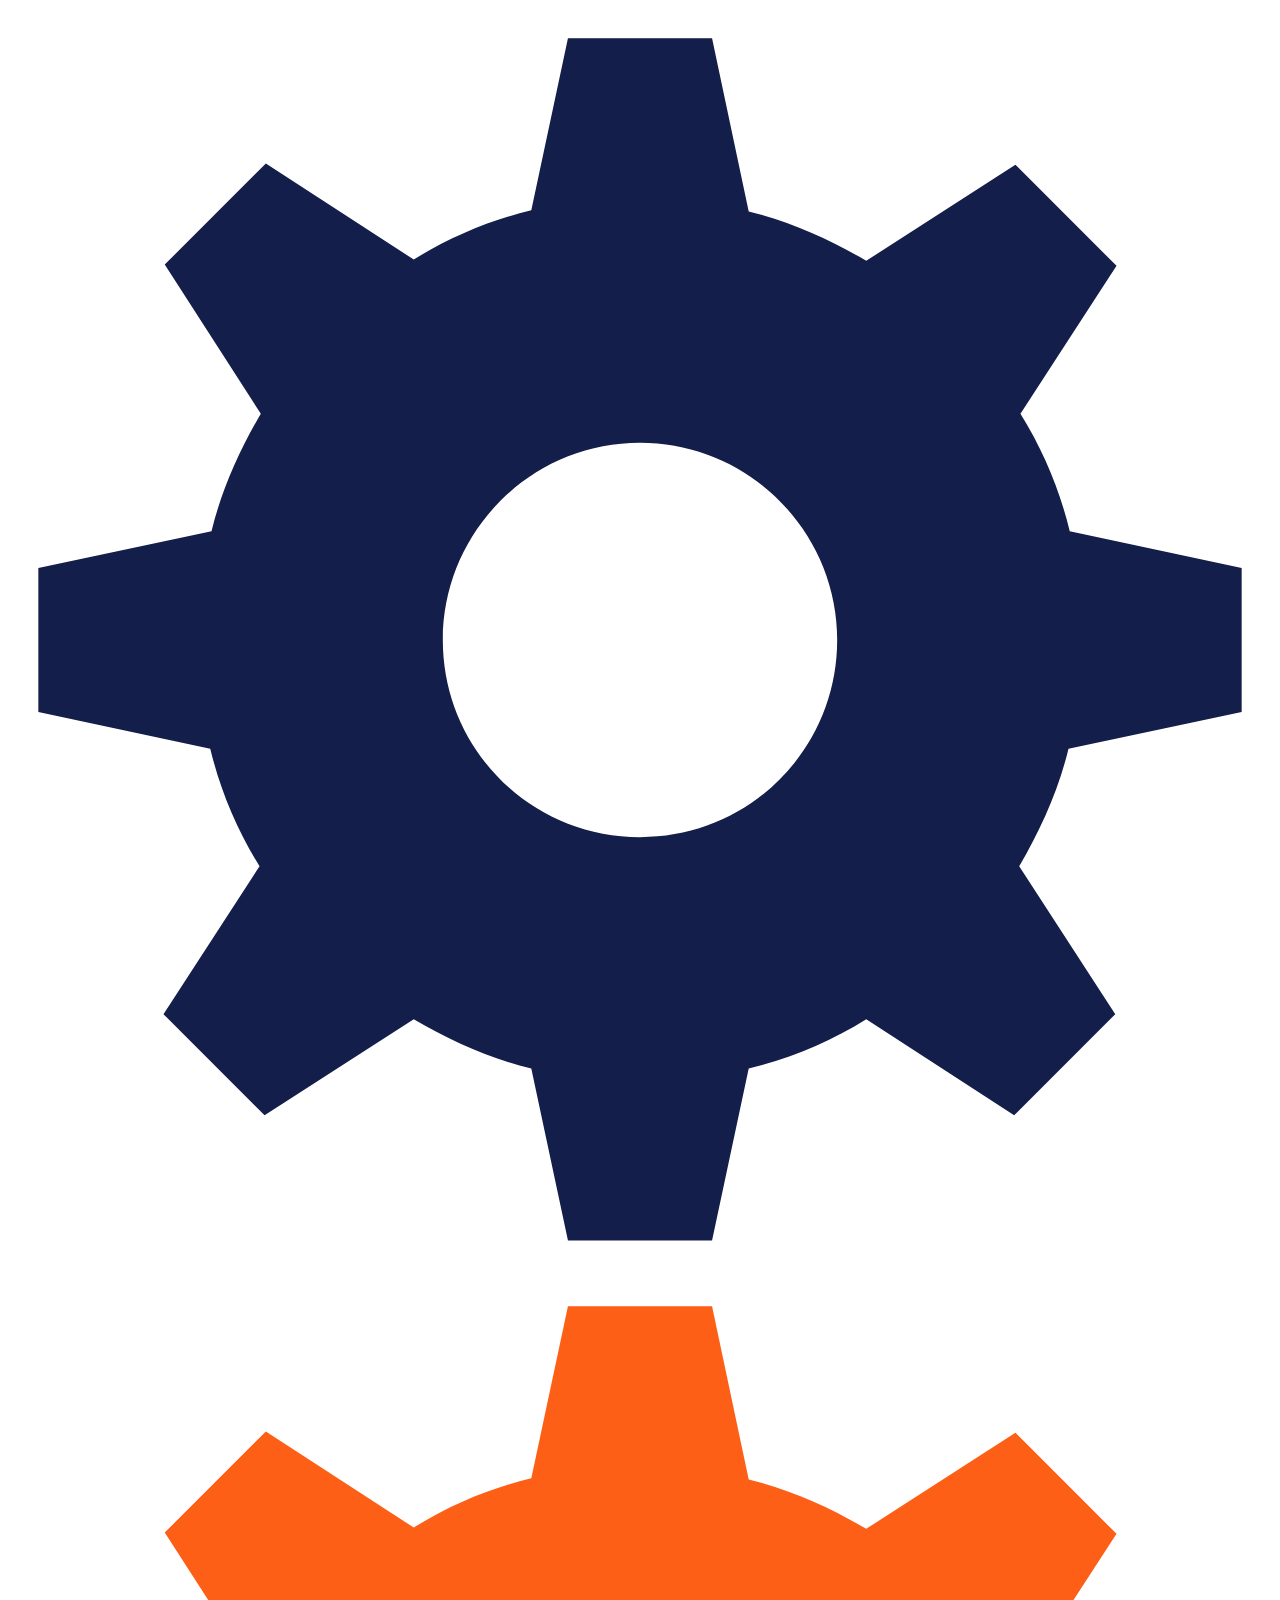
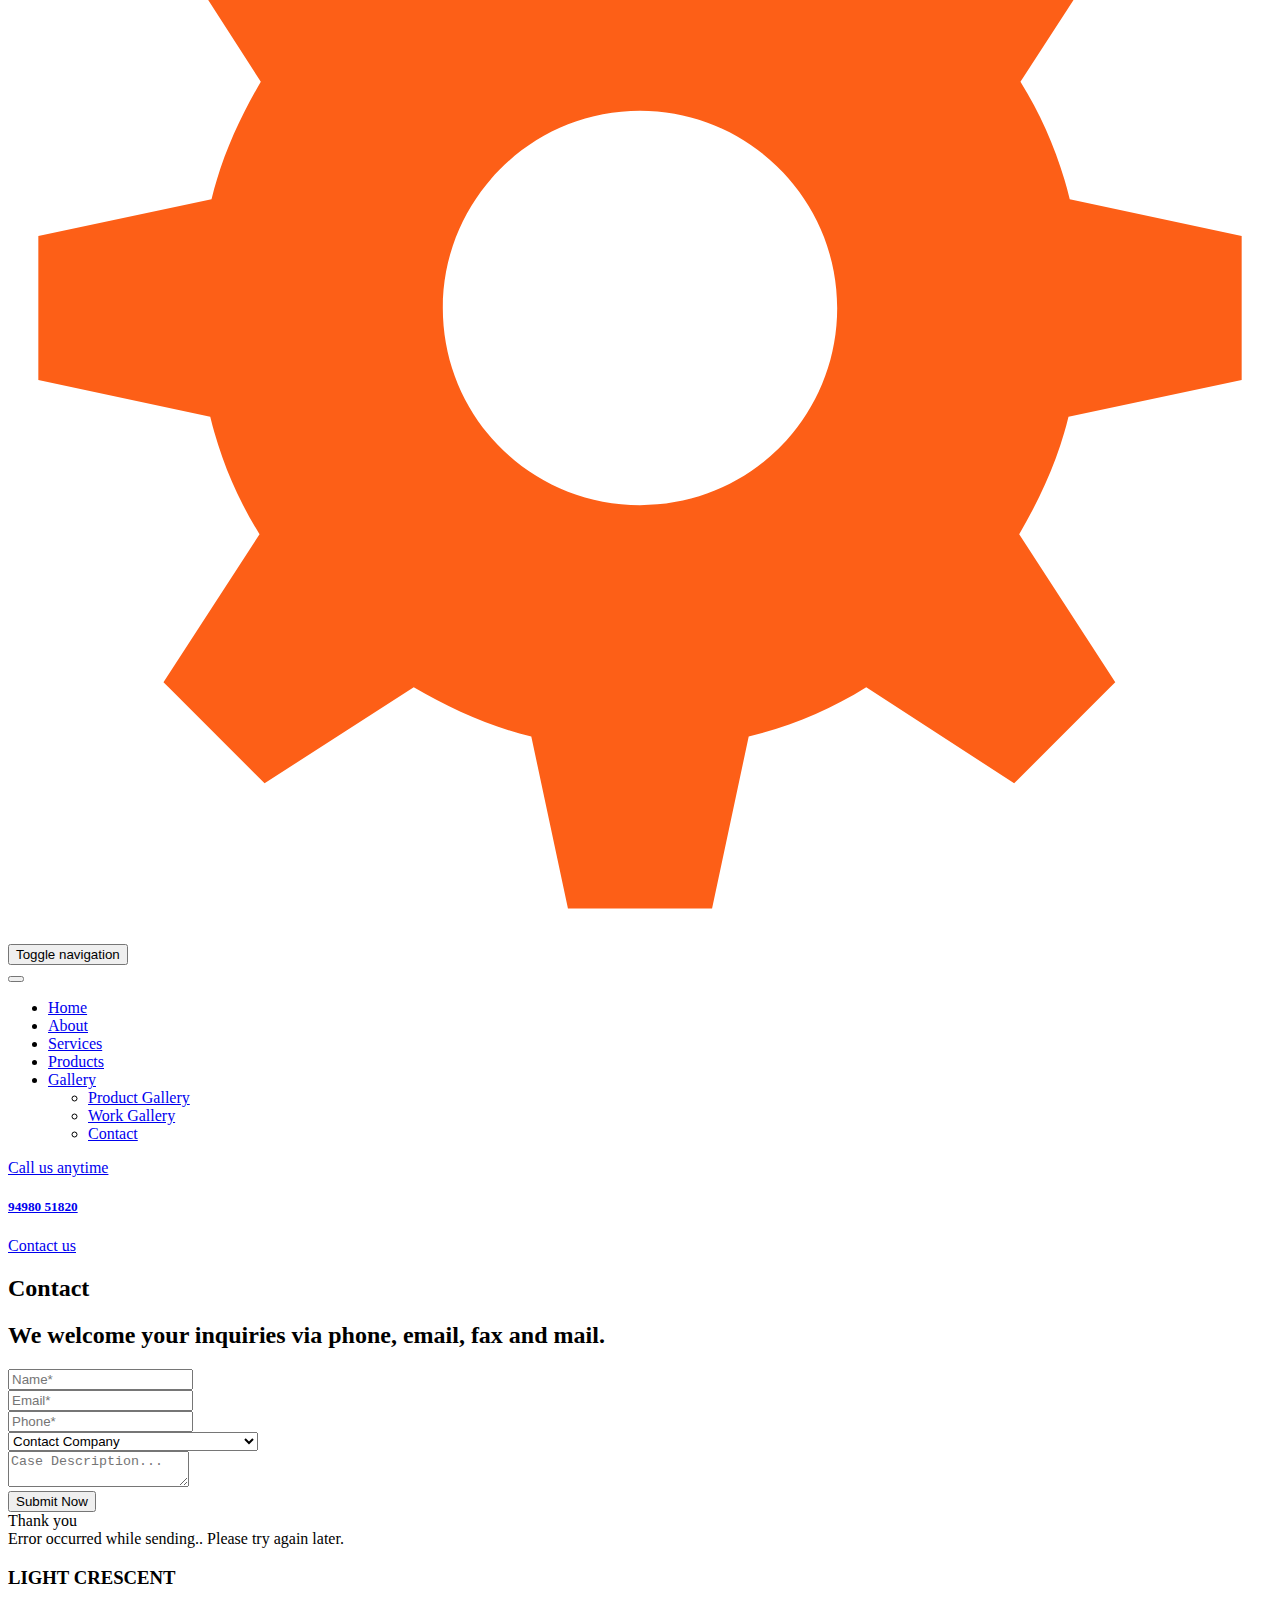
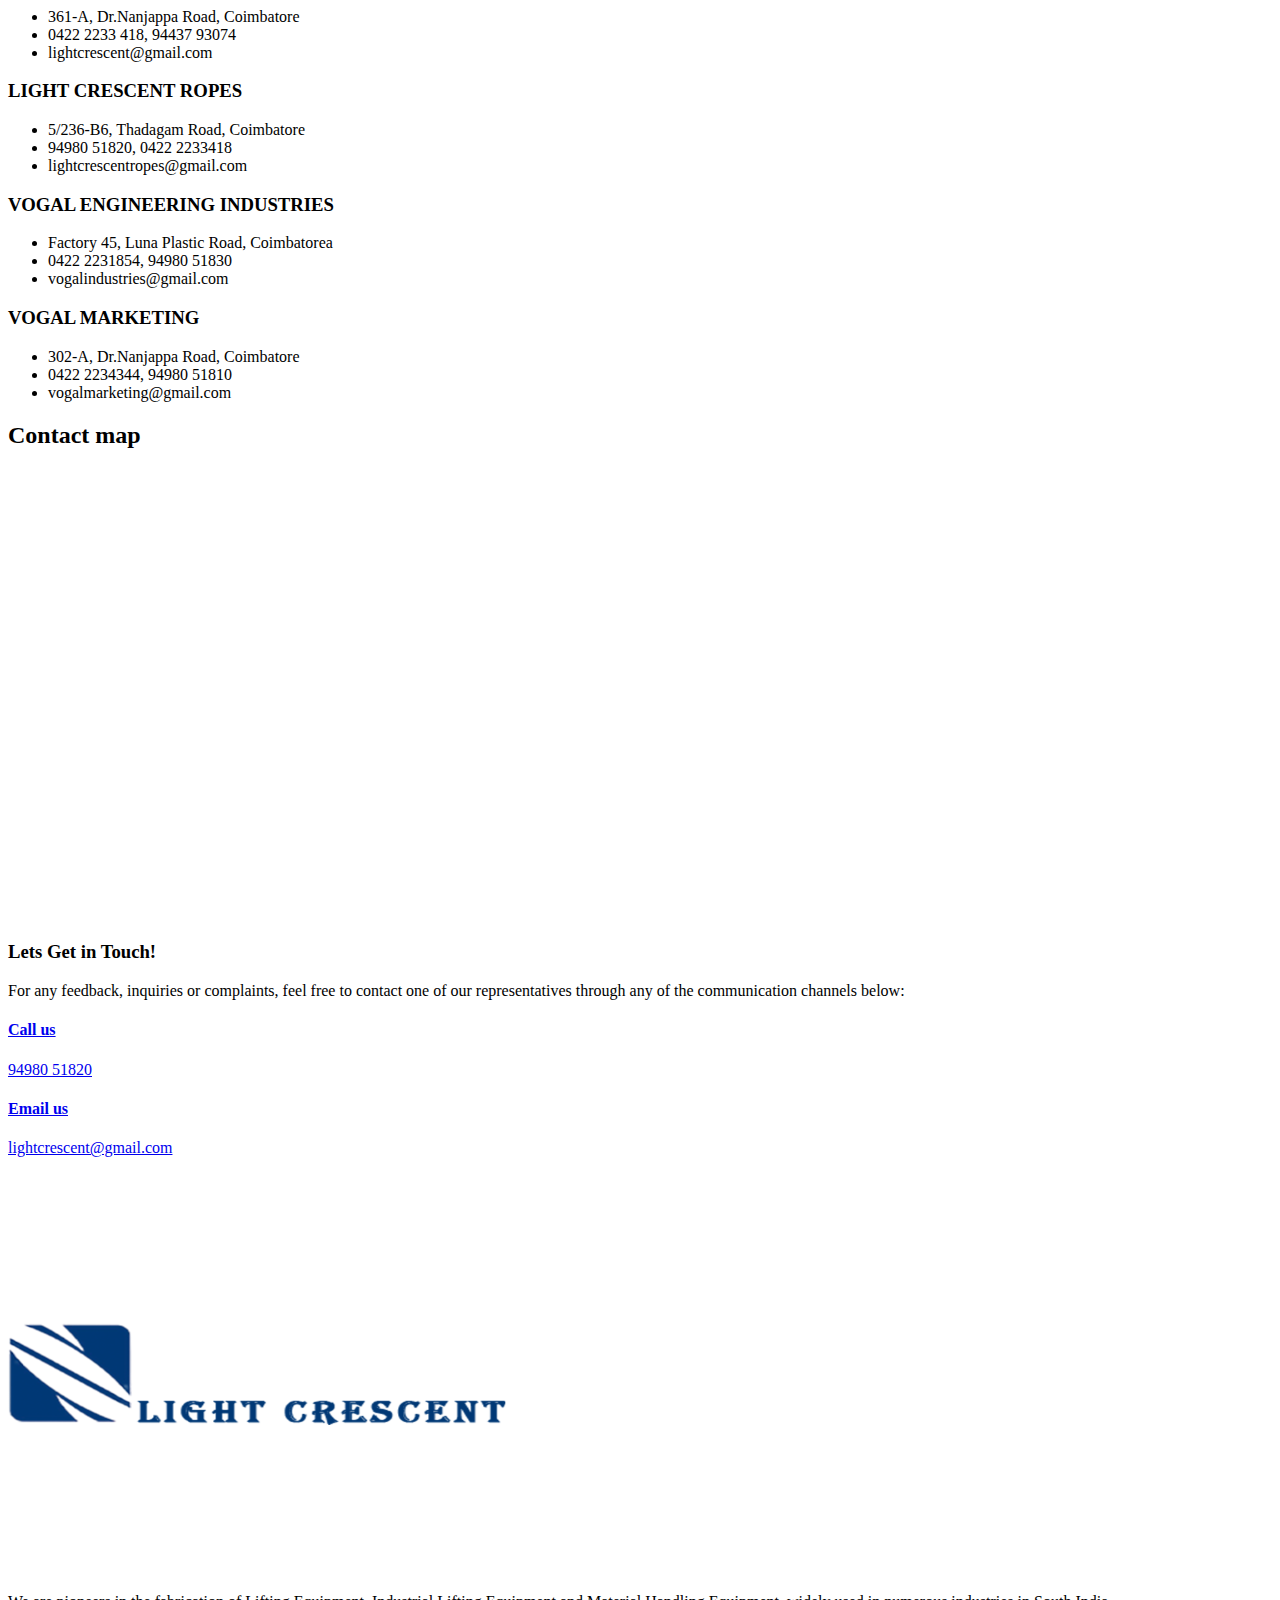
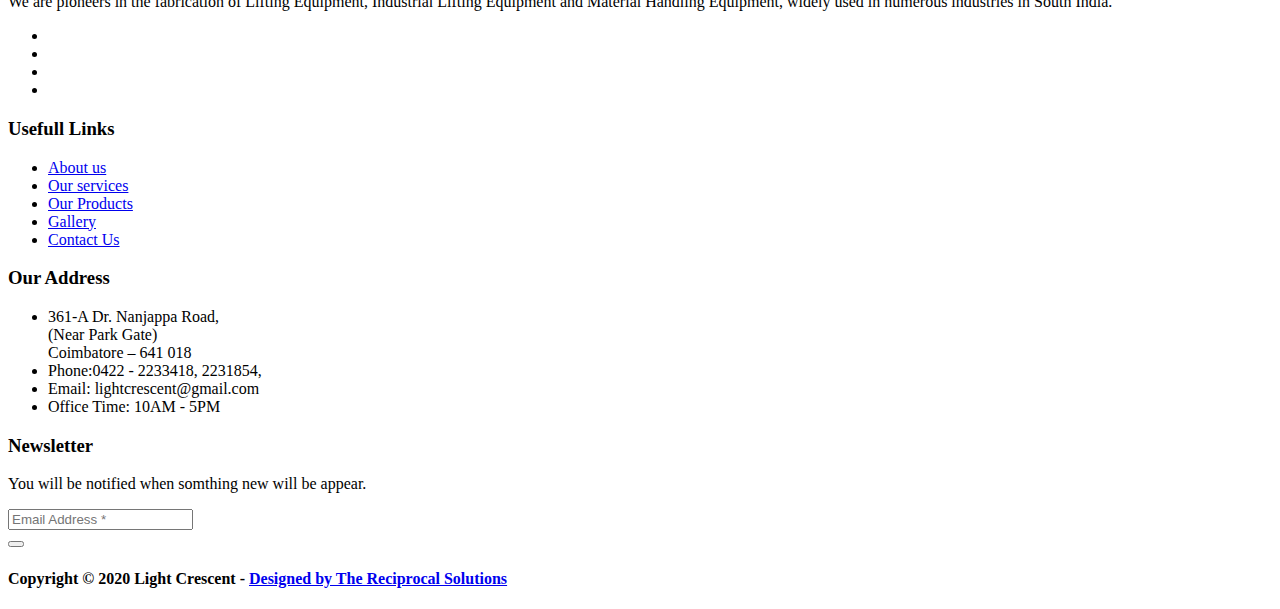
==== contact.html @ 63136266 "Update contact.html" ====
<!DOCTYPE html>
<html lang="en">
<head>
    <meta charset="utf-8">
    <meta http-equiv="X-UA-Compatible" content="IE=edge">
    <meta name="viewport" content="width=device-width, initial-scale=1">

    <title> Light Crescent - Material Lifting and Handling Equipments Manufacturing Company </title>
    
    <link href="assets/css/themify-icons.css" rel="stylesheet">
    <link href="assets/css/flaticon.css" rel="stylesheet">
    <link href="assets/css/bootstrap.min.css" rel="stylesheet">
    <link href="assets/css/animate.css" rel="stylesheet">
    <link href="assets/css/owl.carousel.css" rel="stylesheet">
    <link href="assets/css/owl.theme.css" rel="stylesheet">
    <link href="assets/css/slick.css" rel="stylesheet">
    <link href="assets/css/slick-theme.css" rel="stylesheet">
    <link href="assets/css/swiper.min.css" rel="stylesheet">
    <link href="assets/css/odometer-theme-default.css" rel="stylesheet">
    <link href="assets/css/owl.transitions.css" rel="stylesheet">
    <link href="assets/css/jquery.fancybox.css" rel="stylesheet">
    <link href="assets/css/style.css" rel="stylesheet">
        <link rel="shortcut icon" href="assets/images/favicon.png">

    <script src="https://www.gstatic.com/firebasejs/7.19.1/firebase-app.js"></script>
    <script src="https://www.gstatic.com/firebasejs/7.19.1/firebase-database.js"></script>

</head>

<body>

    <!-- start page-wrapper -->
    <div class="page-wrapper">

        <!-- start preloader -->
        <div class="preloader">
            <div class="loader">
                <div class="gear two">
                    <svg viewbox="0 0 100 100" fill="#131e4a">
                        <path d="M97.6,55.7V44.3l-13.6-2.9c-0.8-3.3-2.1-6.4-3.9-9.3l7.6-11.7l-8-8L67.9,20c-2.9-1.7-6-3.1-9.3-3.9L55.7,2.4H44.3l-2.9,13.6      c-3.3,0.8-6.4,2.1-9.3,3.9l-11.7-7.6l-8,8L20,32.1c-1.7,2.9-3.1,6-3.9,9.3L2.4,44.3v11.4l13.6,2.9c0.8,3.3,2.1,6.4,3.9,9.3      l-7.6,11.7l8,8L32.1,80c2.9,1.7,6,3.1,9.3,3.9l2.9,13.6h11.4l2.9-13.6c3.3-0.8,6.4-2.1,9.3-3.9l11.7,7.6l8-8L80,67.9      c1.7-2.9,3.1-6,3.9-9.3L97.6,55.7z M50,65.6c-8.7,0-15.6-7-15.6-15.6s7-15.6,15.6-15.6s15.6,7,15.6,15.6S58.7,65.6,50,65.6z"></path>
                    </svg>
                </div>
                <div class="gear three">
                    <svg viewbox="0 0 100 100" fill="#fd5f17">
                        <path d="M97.6,55.7V44.3l-13.6-2.9c-0.8-3.3-2.1-6.4-3.9-9.3l7.6-11.7l-8-8L67.9,20c-2.9-1.7-6-3.1-9.3-3.9L55.7,2.4H44.3l-2.9,13.6      c-3.3,0.8-6.4,2.1-9.3,3.9l-11.7-7.6l-8,8L20,32.1c-1.7,2.9-3.1,6-3.9,9.3L2.4,44.3v11.4l13.6,2.9c0.8,3.3,2.1,6.4,3.9,9.3      l-7.6,11.7l8,8L32.1,80c2.9,1.7,6,3.1,9.3,3.9l2.9,13.6h11.4l2.9-13.6c3.3-0.8,6.4-2.1,9.3-3.9l11.7,7.6l8-8L80,67.9      c1.7-2.9,3.1-6,3.9-9.3L97.6,55.7z M50,65.6c-8.7,0-15.6-7-15.6-15.6s7-15.6,15.6-15.6s15.6,7,15.6,15.6S58.7,65.6,50,65.6z"></path>
                    </svg>
                </div>
            </div>
        </div>
        <!-- end preloader -->

           <!-- Start header -->
           <header id="header" class="site-header header-style-1">
            <nav class="navigation navbar navbar-default">
                <div class="container-fluid">
                    <div class="navbar-header">
                        <button type="button" class="open-btn">
                            <span class="sr-only">Toggle navigation</span>
                            <span class="icon-bar"></span>
                            <span class="icon-bar"></span>
                            <span class="icon-bar"></span>
                        </button>
                        <a class="navbar-brand" href="index.html"><img src="assets/images/lcrlogo.png" alt></a>
                    </div>
                    <div id="navbar" class="navbar-collapse collapse navigation-holder">
                        <button class="close-navbar"><i class="ti-close"></i></button>
                        <ul class="nav navbar-nav">
                            <li>
                                <a href="index.html">Home</a>
                            </li>
                            <li><a href="about.html">About</a></li>
                            <li>
                                <a href="services.html">Services</a>
                            </li>
                            <li>
                                <a href="products.html">Products</a>
                            </li>
                            <li class="menu-item-has-children">
                                <a href="gallery.html">Gallery</a>
                                <ul class="sub-menu">
                                    <li><a href="products.html">Product Gallery</a></li>
                                    <li><a href="workgallery.html">Work Gallery</a></li>
                            </li>
                            <li>
                                <a href="contact.html">Contact</a>
                            </li>
                        </ul>
                    </div><!-- end of nav-collapse -->

                    <div class="search-contact">
                        <div class="header-search-area">
                            <div class="header-search-form">
                                <!--form class="form">
                                    <div>
                                        <input type="text" class="form-control" placeholder="Search here">
                                    </div>
                                    <button type="submit" class="btn"><i class="ti-search"></i></button>
                                </form-->
                            </div>
                            <div>
                                <!--button class="btn open-btn"><i class="ti-search"></i></button-->
                            </div>
                        </div>
                        <div class="contact">
                            <div class="call">
                                <a href="tel:9498051820">
                                <i class="fi flaticon-call"></i>
                                <p>Call us anytime</p>
                                <h5>94980 51820</h5></a>
                            </div>
                            <a href="contact.html" class="theme-btn">Contact us</a>
                        </div>
                    </div>
                </div><!-- end of container -->
            </nav>
        </header>
        <!-- end of header -->



        <!-- start page-title -->
        <section class="page-title">
            <div class="container">
                <div class="row">
                    <div class="col col-xs-12">
                        <h2>Contact</h2>
                    </div>
                </div> <!-- end row -->
            </div> <!-- end container -->
        </section>        
        <!-- end page-title -->


        <!-- start contact-pg-section -->
        <section class="contact-pg-section section-padding">
            <div class="container">
                <div class="row">
                    <div class="col col-lg-5 col-md-6 col-sm-8">
                        <div class="section-title">
                            
                            <h2>We welcome your inquiries via phone, email, fax and mail.</h2>
                        </div>
                    </div>
                </div>
                <div class="row">
                    <div class="col col-md-7">
                        <form method="post" class="contact-validation-active" id="contact-form-main">
                            <div class="fullwidth">
                                <input type="text" class="form-control" name="name" id="name" placeholder="Name*">
                            </div>
                            <div class="fullwidth">
                                <input type="email" class="form-control" name="email" id="email" placeholder="Email*">
                            </div>
                            <div class="fullwidth">
                                <input type="text" class="form-control" name="phone" id="phone" placeholder="Phone*">
                            </div>
                            <div class="fullwidth">
                                <select name="subject" class="form-control"  id="company">
                                    <option disabled="disabled" selected>Contact Company</option>
                                    <option value="LIGHTCRESCENT" id="LIGHTCRESCENT">LIGHT CRESCENT</option>
                                    <option value="LIGHTCRESCENTROPES" id="LIGHTCRESCENTROPES">LIGHT CRESCENT ROPES</option>
                                    <option value="VOGALENGINEERINGINDUSTRIES" id="VOGALENGINEERINGINDUSTRIES">VOGAL ENGINEERING INDUSTRIES</option>
                                    <option value="VOGALMARKETING" id="VOGALMARKETING">VOGAL MARKETING</option>
                                </select>
                            </div>
                            <div class="fullwidth">
                                <textarea class="form-control" name="note"  id="note" placeholder="Case Description..."></textarea>
                            </div>
                            <div class="submit-area">
                                <button type="submit" class="theme-btn"  sendFirebase()>Submit Now</button>
                                <div id="loader">
                                    <i class="ti-reload"></i>
                                </div>
                            </div>
                            <div class="clearfix error-handling-messages">
                                <div id="success">Thank you</div>
                                <div id="error"> Error occurred while sending.. Please try again later. </div>
                            </div>
                        </form>
                    </div>  

                    <div class="col col-md-5">
                        <div class="office-info">
                            <div>
                                <h3>LIGHT CRESCENT</h3>
                                <ul>
                                    <li><i class="ti-location-pin"></i> 361-A, Dr.Nanjappa Road, Coimbatore</li>
                                    <li><i class="ti-mobile"></i> 0422 2233 418, 94437 93074</li>
                                    <li><i class="ti-email"></i> lightcrescent@gmail.com</li>
                                </ul>
                            </div>
                            <div>
                                <h3>LIGHT CRESCENT ROPES</h3>
                                <ul>
                                    <li><i class="ti-location-pin"></i> 5/236-B6, Thadagam Road, Coimbatore</li>
                                    <li><i class="ti-mobile"></i> 94980 51820, 0422 2233418</li>
                                    <li><i class="ti-email"></i> lightcrescentropes@gmail.com</li>
                                </ul>
                            </div>
                            <div>
                                <h3>VOGAL ENGINEERING INDUSTRIES</h3>
                                <ul>
                                    <li><i class="ti-location-pin"></i> Factory 45, Luna Plastic Road, Coimbatorea</li>
                                    <li><i class="ti-mobile"></i> 0422 2231854, 94980 51830</li>
                                    <li><i class="ti-email"></i>  vogalindustries@gmail.com</li>
                                </ul>
                            </div>
                            <div>
                                <h3>VOGAL MARKETING</h3>
                                <ul>
                                    <li><i class="ti-location-pin"></i> 302-A, Dr.Nanjappa Road, Coimbatore</li>
                                    <li><i class="ti-mobile"></i> 0422 2234344, 94980 51810</li>
                                    <li><i class="ti-email"></i> vogalmarketing@gmail.com</li>
                                </ul>
                            </div>
                        </div>
                    </div>                  
                </div>
            </div> <!-- end container -->
        </section>
        <!-- end contact-pg-section -->


        <!--  start contact-map -->
        <section class="contact-map-section">
            <h2 class="hidden">Contact map</h2>
            <div class="contact-map">
                <iframe src="https://www.google.com/maps/embed?pb=!1m18!1m12!1m3!1d3269.6208463927014!2d76.96703339927024!3d11.006165620574196!2m3!1f0!2f0!3f0!3m2!1i1024!2i768!4f13.1!3m3!1m2!1s0x3ba859ab1f6fc52b%3A0xad1ea9ee982ec0ad!2sLIGHT%20CRESCENT!5e0!3m2!1sen!2sus!4v1598515990814!5m2!1sen!2sus" width="600" height="450" frameborder="0" style="border:0;" allowfullscreen="" aria-hidden="false" tabindex="0"></iframe>
            </div>
        </section>
        <!-- end contact-map -->


        <!-- start cta-section -->
        <section class="cta-section">
            <div class="container">
                <div class="row">
                    <div class="col col-lg-6 col-md-6">
                        <div class="cta-text">
                            <h3>Lets Get in Touch!</h3>
                            <p>For any feedback, inquiries or complaints, feel free to contact one of our representatives through any of the communication channels below:</p>
                        </div>
                    </div>
                    <div class="col col-lg-5 col-lg-offset-1 col-md-6">
                        <div class="contact-info">
                            <div>
                                <a href="tel:9498051820">
                                <i class="fi flaticon-call"></i>
                                <h4>Call us</h4>
                                <p>94980 51820</p></a>
                            </div>
                            <div>
                                <a href="mailto:lightcrescent@gmail.com">
                                <i class="fi flaticon-contact"></i>
                                <h4>Email us</h4>
                                <p>lightcrescent@gmail.com</p></a>
                            </div>
                        </div>
                    </div>
                </div>
            </div> <!-- end container -->
        </section>
        <!-- end cta-section -->


        <!-- start site-footer -->
        <footer class="site-footer">
            <div class="upper-footer">
                <div class="container">
                    <div class="row">
                        <div class="col col-lg-3 col-md-3 col-sm-6">
                            <div class="widget about-widget">
                                <div class="logo widget-title">
                                    <img src="assets/images/footer-logo.png" alt>
                                </div>
                                <p>
We are pioneers in the fabrication of Lifting Equipment, Industrial Lifting Equipment and Material Handling Equipment, widely used in numerous industries in South India.
</p>
                                <div class="social-icons">
                                    <ul>
                                        <li><a href="#"><i class="ti-instagram"></i></a></li>
                                        <li><a href="#"><i class="ti-facebook"></i></a></li>
                                        <li><a href="#"><i class="ti-twitter-alt"></i></a></li>
                                        <li><a href="#"><i class="ti-linkedin"></i></a></li>
                                        
                                    </ul>
                                </div>
                            </div>
                        </div>
                        <div class="col col-lg-3 col-md-3 col-sm-6">
                            <div class="widget link-widget">
                                <div class="widget-title">
                                    <h3>Usefull Links</h3>
                                </div>
                                <ul>
                                    <li><a href="about.html">About us</a></li>
                                    <li><a href="services.html">Our services</a></li>
                                    <li><a href="products.html">Our Products</a></li>
                                    <li><a href="gallery.html">Gallery</a></li>
                                    <li><a href="contact.html">Contact Us</a></li>
                                </ul>
                            </div>
                        </div>
                        <div class="col col-lg-3 col-md-3 col-sm-6">
                            <div class="widget contact-widget service-link-widget">
                                <div class="widget-title">
                                    <h3>Our Address</h3>
                                </div>
                                <ul>
                                    <li>361-A Dr. Nanjappa Road,<br>
                                        (Near Park Gate)<br>
                                        Coimbatore – 641 018</li>
                                    <li><span>Phone:</span>0422 - 2233418, 2231854,</li>
                                    <li><span>Email:</span> lightcrescent@gmail.com</li>
                                    <li><span>Office Time:</span> 10AM - 5PM</li>
                                </ul>
                            </div>
                        </div>
                        <div class="col col-lg-3 col-md-3 col-sm-6">
                            <div class="widget newsletter-widget">
                                <div class="widget-title">
                                    <h3>Newsletter</h3>
                                </div>
                                <p>You will be notified when somthing new will be appear.</p>
                                <form>
                                    <div class="input-1">
                                        <input type="email" class="form-control" placeholder="Email Address *" required>
                                    </div>
                                    <div class="submit clearfix">
                                        <button type="submit"><i class="ti-email"></i></button>
                                    </div>
                                </form>
                            </div>
                        </div>
                    </div>
                </div> <!-- end container -->
            </div>
            <div class="lower-footer">
                <div class="container">
                    <div class="row">
                        <div class="separator"></div>
                        <div class="col col-xs-12">
                            <h4>Copyright &copy; 2020 Light Crescent - <a href="https://thereciprocalsolutions.com/">Designed by The Reciprocal Solutions</a></h4>
                           
                            </div>
                        </div>
                    </div>
                </div>
            </div>
        </footer>
        <!-- end site-footer -->

    </div>
    <!-- end of page-wrapper -->



    <!-- All JavaScript files
    ================================================== -->
    <script src="assets/js/jquery.min.js"></script>
    <script src="assets/js/bootstrap.min.js"></script>

    <!-- Plugins for this template -->
    <script src="assets/js/jquery-plugin-collection.js"></script>

    <!-- Custom script for this template -->
    <script src="assets/js/script.js"></script>
    <script src="assets/js/fire.js"></script>
</body>

</html>
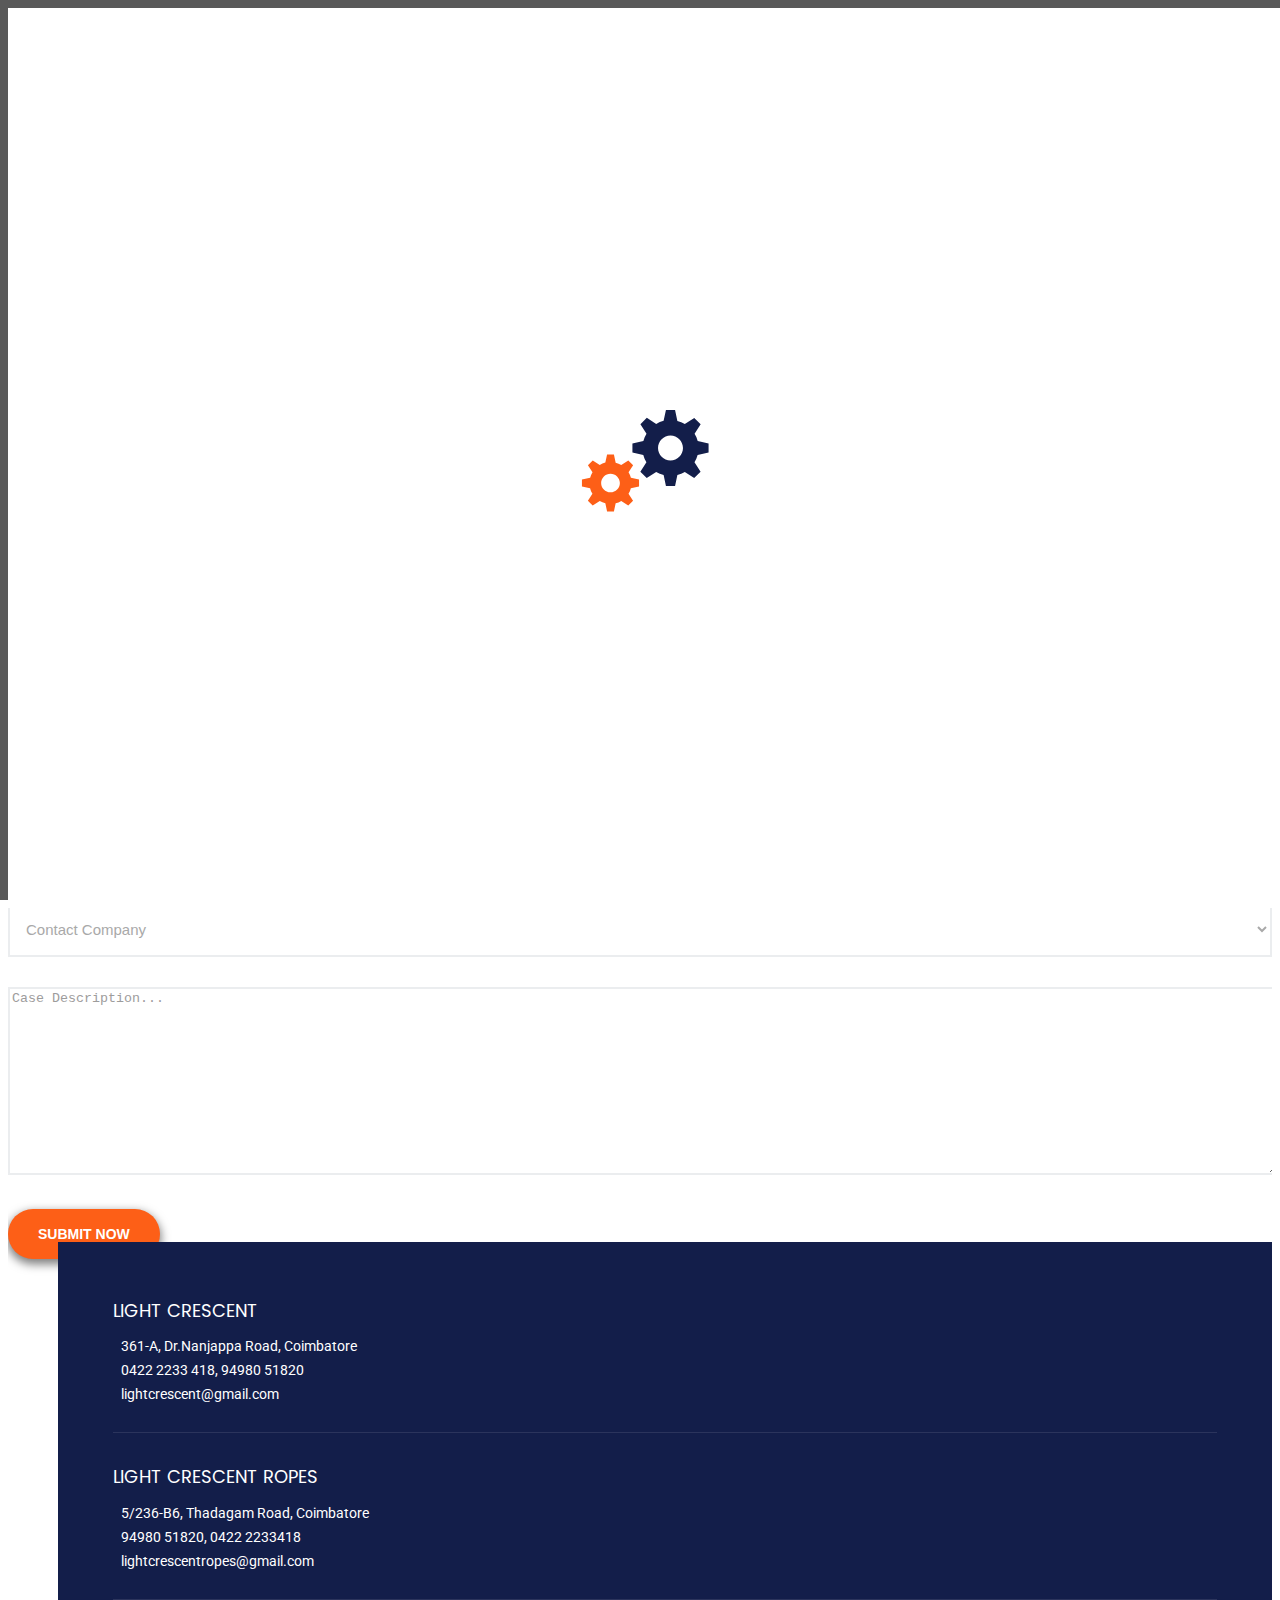
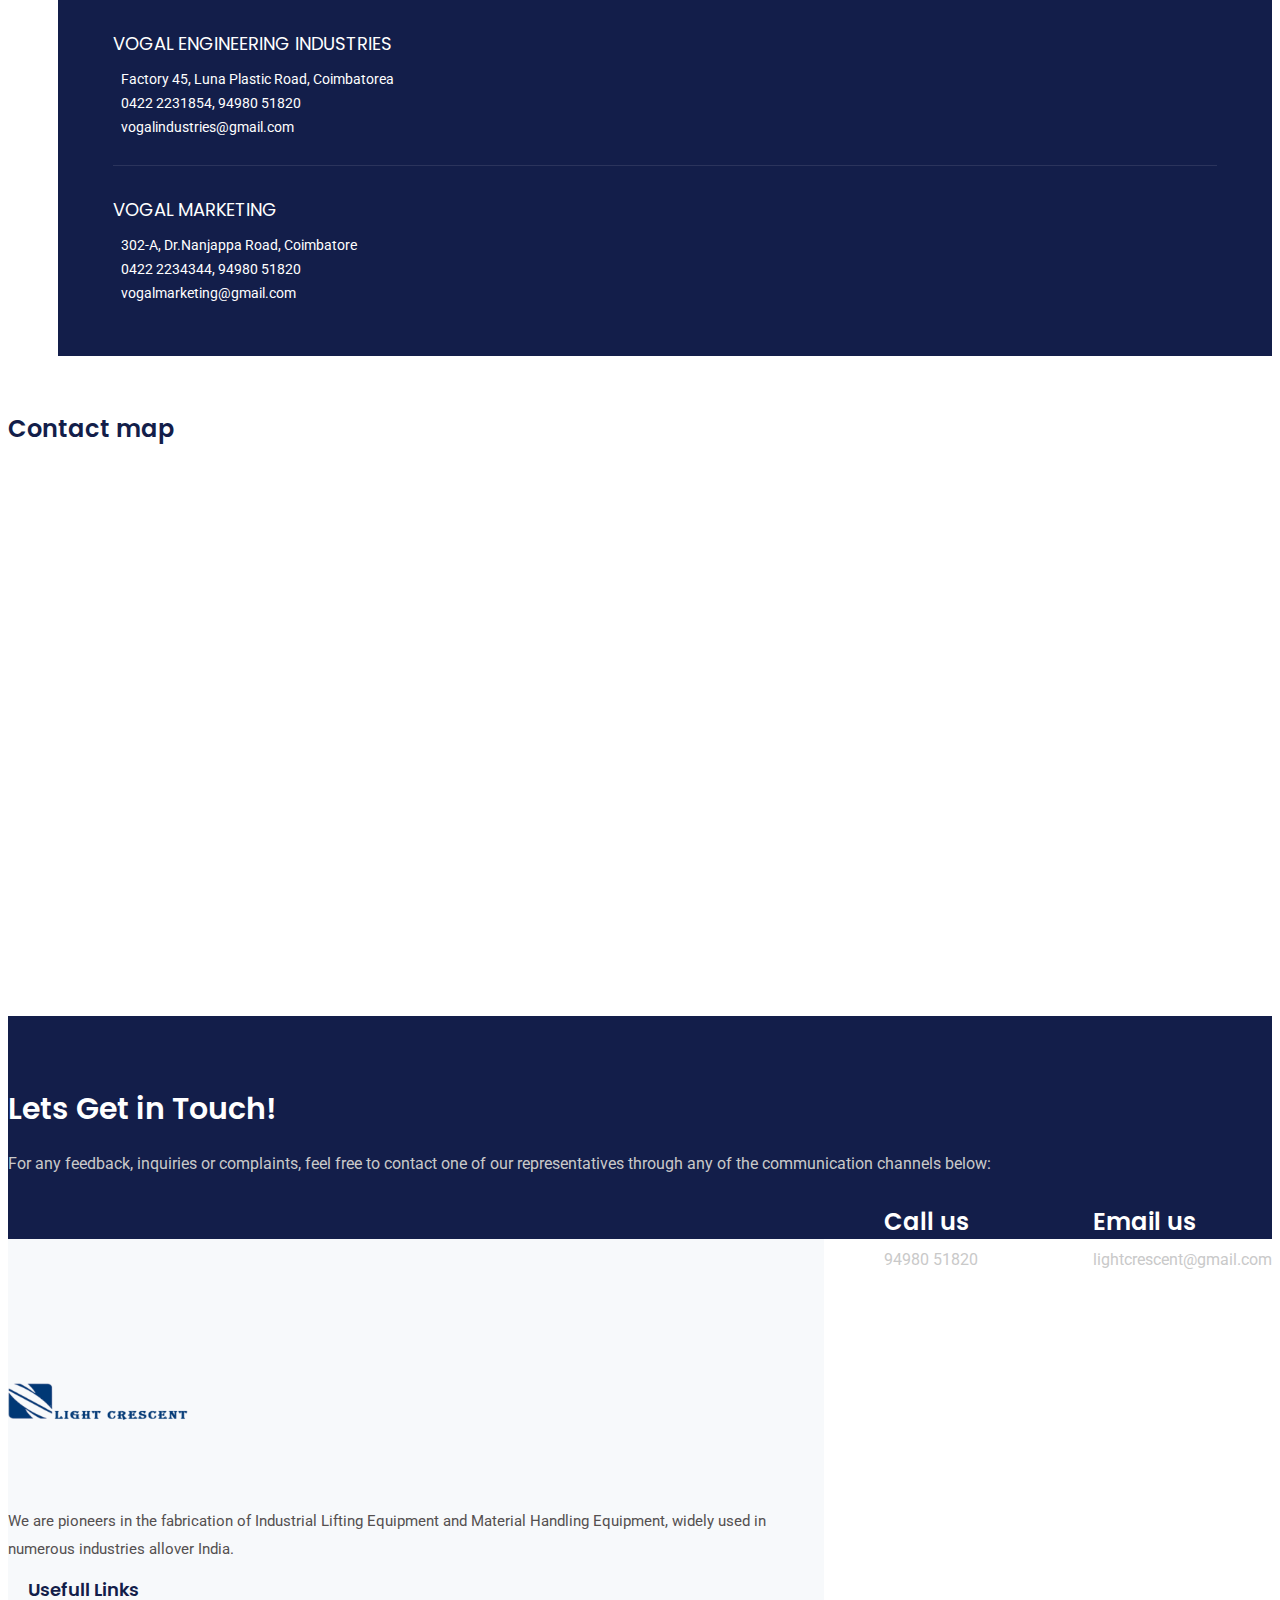
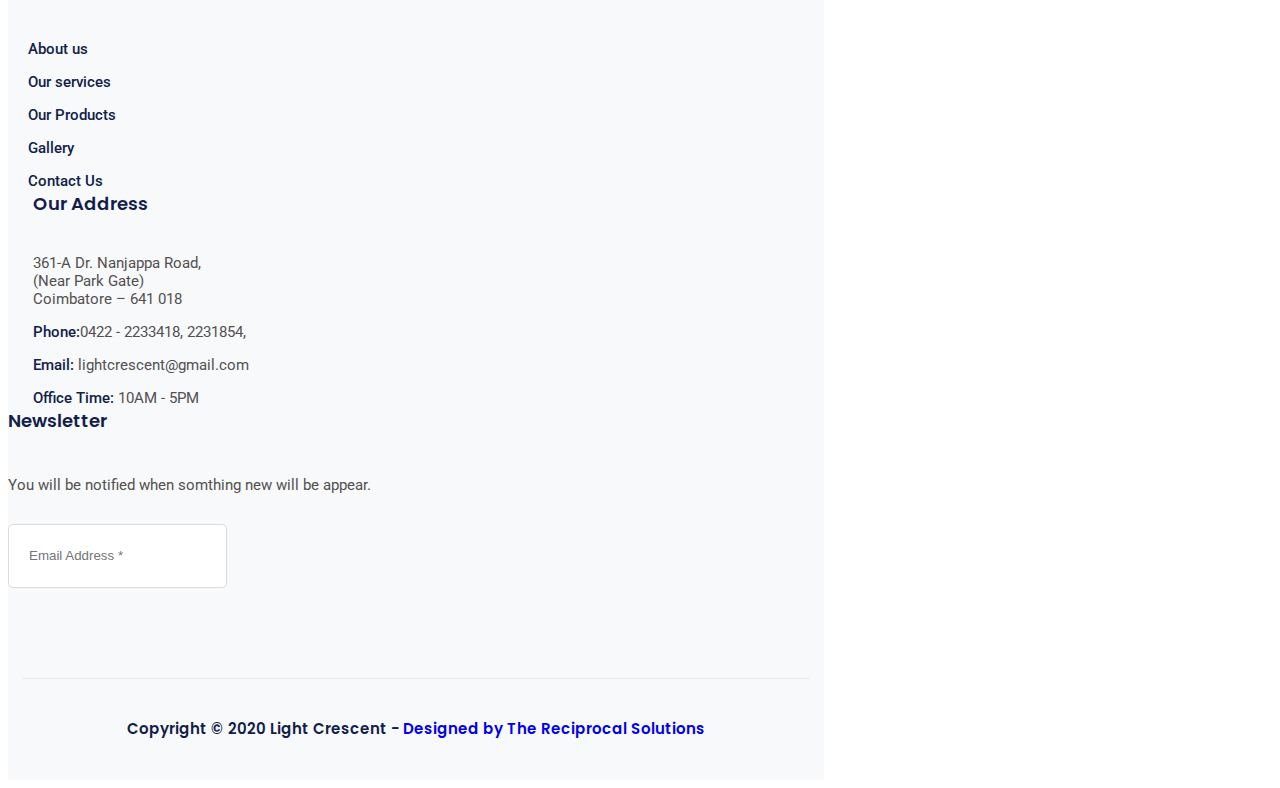
==== commit 40de254f: "Update contact.html" ====
--- a/contact.html
+++ b/contact.html
@@ -103,7 +103,7 @@
                         </div>
                         <div class="contact">
                             <div class="call">
-                                <a href="tel:9498051820">
+                                <a href="tel:+919498051820">
                                 <i class="fi flaticon-call"></i>
                                 <p>Call us anytime</p>
                                 <h5>94980 51820</h5></a>
@@ -185,7 +185,7 @@
                                 <h3>LIGHT CRESCENT</h3>
                                 <ul>
                                     <li><i class="ti-location-pin"></i> 361-A, Dr.Nanjappa Road, Coimbatore</li>
-                                    <li><i class="ti-mobile"></i> 0422 2233 418, 94437 93074</li>
+                                    <li><i class="ti-mobile"></i> 0422 2233 418, 94980 51820</li>
                                     <li><i class="ti-email"></i> lightcrescent@gmail.com</li>
                                 </ul>
                             </div>
@@ -201,7 +201,7 @@
                                 <h3>VOGAL ENGINEERING INDUSTRIES</h3>
                                 <ul>
                                     <li><i class="ti-location-pin"></i> Factory 45, Luna Plastic Road, Coimbatorea</li>
-                                    <li><i class="ti-mobile"></i> 0422 2231854, 94980 51830</li>
+                                    <li><i class="ti-mobile"></i> 0422 2231854, 94980 51820</li>
                                     <li><i class="ti-email"></i>  vogalindustries@gmail.com</li>
                                 </ul>
                             </div>
@@ -209,7 +209,7 @@
                                 <h3>VOGAL MARKETING</h3>
                                 <ul>
                                     <li><i class="ti-location-pin"></i> 302-A, Dr.Nanjappa Road, Coimbatore</li>
-                                    <li><i class="ti-mobile"></i> 0422 2234344, 94980 51810</li>
+                                    <li><i class="ti-mobile"></i> 0422 2234344, 94980 51820</li>
                                     <li><i class="ti-email"></i> vogalmarketing@gmail.com</li>
                                 </ul>
                             </div>
@@ -274,8 +274,7 @@
                                     <img src="assets/images/footer-logo.png" alt>
                                 </div>
                                 <p>
-We are pioneers in the fabrication of Lifting Equipment, Industrial Lifting Equipment and Material Handling Equipment, widely used in numerous industries in South India.
-</p>
+We are pioneers in the fabrication of Industrial Lifting Equipment and Material Handling Equipment, widely used in numerous industries allover India.</p>
                                 <div class="social-icons">
                                     <ul>
                                         <li><a href="#"><i class="ti-instagram"></i></a></li>
--- a/assets/css/style.css
+++ b/assets/css/style.css
@@ -0,0 +1,7379 @@
+/*------------------------------------------------------------------
+[Master Stylesheet]
+Theme Name:     Dustech - Industry & Factory HTML Template
+Version:        1.0.0
+Author:         blue_design
+URL:            http://themeforest.net/user/blue_design
+-------------------------------------------------------------------*/
+/*--------------------------------------------------------------
+>>> TABLE OF CONTENTS:
+----------------------------------------------------------------
+#0.1	Theme Reset Style
+#0.2	Global Elements
+#0.3	header
+#0.4	hero-slider
+#0.5	footer
+#0.6	about-us-section
+#0.7	service-section
+#0.8	why-choose-section
+#0.9	testimonials-section
+#1.0	featured-project-section
+#1.1	partners-section
+#1.2	fun-fact-section
+#1.3	team-section
+#1.4	quote-section
+#1.5	blog-section
+#1.6	cta-section
+
+--------------------------------------------------------------
+	#home style 2
+--------------------------------------------------------------
+#2.1	features-section
+#2.2	service-section-s2
+#2.3	featured-project-section-s2
+#2.4	quote-section-s2
+
+--------------------------------------------------------------
+	#home style 3
+--------------------------------------------------------------
+#3.1	features-section-s2
+#3.2	testimonials-section-s2
+
+
+--------------------------------------------------------------
+	#contact page
+--------------------------------------------------------------
+#4.1	contact-pg-section
+
+
+--------------------------------------------------------------
+	#service single page
+--------------------------------------------------------------
+#5.1	service-single-section
+
+
+--------------------------------------------------------------
+	#portfolio single page
+--------------------------------------------------------------
+#6.1	portfolio-sigle-section
+
+
+--------------------------------------------------------------
+	#blog page
+--------------------------------------------------------------
+#7.1	blog-pg-section
+
+
+--------------------------------------------------------------
+	#blog single page
+--------------------------------------------------------------
+#8.1	blog-single-section
+
+
+--------------------------------------------------------------
+	#404 page
+--------------------------------------------------------------
+#9.1  error-404-section
+
+
+--------------------------------------------------------------
+	#shop page
+--------------------------------------------------------------
+#10.1  shop-pg-section
+
+
+--------------------------------------------------------------
+	#shop single page
+--------------------------------------------------------------
+#11.1	shop-single-section
+
+
+
+
+----------------------------------------------------------------*/
+/*---------------------------
+	Fonts
+----------------------------*/
+@import url("https://fonts.googleapis.com/css?family=Poppins:500,600,700|Roboto:400,400i,500,700&amp;display=swap");
+/*--------------------------------------------------------------
+#0.1    Theme Reset Style
+--------------------------------------------------------------*/
+html {
+  font-size: 16px;
+}
+
+body {
+  font-family: "Roboto", sans-serif;
+  background-color: #fff;
+  font-size: 16px;
+  font-size: 1rem;
+  color: #777777;
+  -webkit-font-smoothing: antialiased;
+  overflow-x: hidden;
+}
+
+@media (max-width: 767px) {
+  body {
+    font-size: 14px;
+  }
+}
+
+p {
+  color: #777777;
+  line-height: 1.8em;
+}
+
+h1,
+h2,
+h3,
+h4,
+h5,
+h6 {
+  font-family: "Poppins", sans-serif;
+  font-weight: 600;
+  color: #131e4a;
+}
+
+ul {
+  list-style-type: none;
+  padding-left: 0;
+  margin: 0;
+}
+
+.float{
+	position:fixed;
+	width:60px;
+	height:60px;
+	bottom:40px;
+	right:20px;
+	background-color:#25d366;
+	color:#FFF;
+	border-radius:50px;
+	text-align:center;
+  font-size:30px;
+	box-shadow: 0 3px 14px rgba(0, 0, 0, 0.45);
+  z-index:100;
+}
+
+.my-float{
+	margin-top:16px;
+}
+
+.float1{
+	position:fixed;
+	width:60px;
+	height:60px;
+	bottom:40px;
+	left:20px;
+	background-color:#4498ff;
+	color:#FFF;
+	border-radius:50px;
+	text-align:center;
+  font-size:30px;
+	box-shadow: 0 3px 14px rgba(0, 0, 0, 0.45);
+  z-index:100;
+}
+
+
+.my-float1{
+	margin-top:16px;
+}
+
+a {
+  text-decoration: none;
+  -webkit-transition: all 0.2s;
+  -moz-transition: all 0.2s;
+  -o-transition: all 0.2s;
+  -ms-transition: all 0.2s;
+  transition: all 0.2s;
+}
+
+a:hover {
+  text-decoration: none;
+}
+
+img {
+  max-width: 100%;
+}
+
+/*--------------------------------------------------------------
+#0.2    Global Elements
+--------------------------------------------------------------*/
+.page-wrapper {
+  position: relative;
+  overflow: hidden;
+}
+
+.wow {
+  visibility: hidden;
+}
+
+.fi:before {
+  margin: 0;
+}
+
+.section-padding {
+  padding: 100px 0;
+}
+
+@media (max-width: 991px) {
+  .section-padding {
+    padding: 90px 0;
+  }
+}
+
+@media (max-width: 767px) {
+  .section-padding {
+    padding: 80px 0;
+  }
+}
+
+/*** contact form error handling ***/
+.contact-validation-active .error-handling-messages {
+  width: 100% !important;
+  margin-top: 15px !important;
+}
+
+.contact-validation-active label.error {
+  color: red;
+  font-size: 0.875rem;
+  font-weight: normal;
+  margin: 5px 0 0 0;
+  text-align: left;
+  display: block;
+}
+
+.contact-validation-active #loader {
+  display: none;
+  margin-top: 10px;
+}
+
+.contact-validation-active #loader i {
+  font-size: 30px;
+  font-size: 1.875rem;
+  color: #fd5f17;
+  display: inline-block;
+  -webkit-animation: rotating linear 2s infinite;
+  animation: rotating linear 2s infinite;
+}
+
+.contact-validation-active #success,
+.contact-validation-active #error {
+  width: 100%;
+  color: #fff;
+  padding: 5px 10px;
+  font-size: 16px;
+  text-align: center;
+  display: none;
+}
+
+@media (max-width: 767px) {
+  .contact-validation-active #success,
+  .contact-validation-active #error {
+    font-size: 15px;
+  }
+}
+
+.contact-validation-active #success {
+  background-color: #009a00;
+  border-left: 5px solid green;
+  margin-bottom: 5px;
+}
+
+.contact-validation-active #error {
+  background-color: #ff1a1a;
+  border-left: 5px solid red;
+}
+
+@-webkit-keyframes rotating {
+  from {
+    -webkit-transform: rotate(0deg);
+    transform: rotate(0deg);
+  }
+  to {
+    -webkit-transform: rotate(360deg);
+    transform: rotate(360deg);
+  }
+}
+
+@keyframes rotating {
+  from {
+    -webkit-transform: rotate(0deg);
+    transform: rotate(0deg);
+  }
+  to {
+    -webkit-transform: rotate(360deg);
+    transform: rotate(360deg);
+  }
+}
+
+.rotating {
+  -webkit-animation: rotating 5s alternate infinite;
+  animation: rotating 5s alternate infinite;
+}
+
+/** for popup image ***/
+.mfp-wrap {
+  background-color: rgba(0, 0, 0, 0.9);
+  z-index: 99999;
+}
+
+.mfp-with-zoom .mfp-container,
+.mfp-with-zoom.mfp-bg {
+  opacity: 0;
+  -webkit-backface-visibility: hidden;
+  -webkit-transition: all 0.3s ease-out;
+  -moz-transition: all 0.3s ease-out;
+  -o-transition: all 0.3s ease-out;
+  transition: all 0.3s ease-out;
+}
+
+.mfp-with-zoom.mfp-ready .mfp-container {
+  opacity: 1;
+}
+
+.mfp-with-zoom.mfp-ready.mfp-bg {
+  opacity: 0.8;
+}
+
+.mfp-with-zoom.mfp-removing .mfp-container,
+.mfp-with-zoom.mfp-removing.mfp-bg {
+  opacity: 0;
+}
+
+/*** for fancybox video ***/
+.fancybox-overlay {
+  background: rgba(0, 0, 0, 0.9);
+  z-index: 9999 !important;
+}
+
+.fancybox-wrap {
+  z-index: 99999 !important;
+}
+
+.section-title, .section-title-s2, .section-title-s3, .section-title-s4, .section-title-s5 {
+  margin-bottom: 30px;
+}
+
+@media (max-width: 767px) {
+  .section-title, .section-title-s2, .section-title-s3, .section-title-s4, .section-title-s5 {
+    margin-bottom: 20px;
+  }
+}
+
+.section-title > span, .section-title-s2 > span, .section-title-s3 > span, .section-title-s4 > span, .section-title-s5 > span {
+  font-size: 15px;
+  font-size: 0.9375rem;
+  font-weight: 500;
+  color: #fd5f17;
+  text-transform: capitalize;
+  display: block;
+  margin-top: -0.2em;
+}
+
+.section-title h2, .section-title-s2 h2, .section-title-s3 h2, .section-title-s4 h2, .section-title-s5 h2 {
+  font-size: 38px;
+  font-size: 2.375rem;
+  font-weight: bold;
+  margin: 0.1em 0 0;
+}
+
+@media (max-width: 991px) {
+  .section-title h2, .section-title-s2 h2, .section-title-s3 h2, .section-title-s4 h2, .section-title-s5 h2 {
+    font-size: 35px;
+    font-size: 2.1875rem;
+  }
+}
+
+@media (max-width: 767px) {
+  .section-title h2, .section-title-s2 h2, .section-title-s3 h2, .section-title-s4 h2, .section-title-s5 h2 {
+    font-size: 30px;
+    font-size: 1.875rem;
+  }
+}
+
+.section-title-s2, .section-title-s3, .section-title-s4, .section-title-s5 {
+  margin-bottom: 60px;
+}
+
+@media (max-width: 991px) {
+  .section-title-s2, .section-title-s3, .section-title-s4, .section-title-s5 {
+    margin-bottom: 20px;
+  }
+}
+
+@media (max-width: 767px) {
+  .section-title-s2, .section-title-s3, .section-title-s4, .section-title-s5 {
+    margin-bottom: 20px;
+  }
+}
+
+.section-title-s3, .section-title-s4 {
+  text-align: center;
+}
+
+@media (max-width: 991px) {
+  .section-title-s3, .section-title-s4 {
+    margin-bottom: 40px;
+  }
+}
+
+@media (max-width: 767px) {
+  .section-title-s3, .section-title-s4 {
+    margin-bottom: 40px;
+  }
+}
+
+.section-title-s3 h2, .section-title-s4 h2 {
+  color: #fff;
+  margin-bottom: 0.5em;
+}
+
+.section-title-s3 p, .section-title-s4 p {
+  color: #d2d2d2;
+  margin: 0;
+}
+
+.section-title-s4 {
+  margin-bottom: 0;
+}
+
+.section-title-s4 h2 {
+  color: #131e4a;
+}
+
+@media (max-width: 991px) {
+  .section-title-s4 {
+    margin-bottom: 0;
+  }
+}
+
+@media (max-width: 767px) {
+  .section-title-s4 {
+    margin-bottom: 20px;
+  }
+}
+
+.section-title-s5 {
+  text-align: center;
+  margin-bottom: 50px;
+}
+
+@media (max-width: 991px) {
+  .section-title-s5 {
+    margin-bottom: 40px;
+  }
+}
+
+@media (max-width: 767px) {
+  .section-title-s5 {
+    margin-bottom: 30px;
+  }
+}
+
+.section-title-s5 h2 {
+  margin-bottom: 0.4em;
+}
+
+.theme-btn, 
+.theme-btn-s2, 
+.theme-btn-s3 {
+  background-color: #fd5f17;
+  color: #fff;
+  font-size: 14px;
+  font-size: 0.875rem;
+  font-weight: bold;
+  padding: 17px 30px;
+  border: 0;
+  -webkit-border-radius: 0;
+  -moz-border-radius: 0;
+  -o-border-radius: 0;
+  -ms-border-radius: 0;
+  border-radius: 50px;
+  box-shadow: 0 4px 10px 1.2px rgba(0, 0, 0, 0.5);
+  text-transform: uppercase;
+  display: inline-block;
+  line-height: initial;
+  transition: box-shadow .5s ease-in-out;
+}
+
+.theme-btn:hover, 
+.theme-btn-s2:hover, 
+.theme-btn-s3:hover, 
+.theme-btn:focus, 
+.theme-btn-s2:focus, 
+.theme-btn-s3:focus, 
+.theme-btn:active, 
+.theme-btn-s2:active, 
+.theme-btn-s3:active {
+  background-color: #f84f02;
+  color: #fff;
+  border: none;
+  box-shadow: inset -2px -3px rgba(0, 0, 0, 0.5);
+  transition: box-shadow .5s ease-in-out;
+}
+
+@media (max-width: 991px) {
+  .theme-btn, .theme-btn-s2, .theme-btn-s3 {
+    font-size: 13px;
+    padding: 15px 25px;
+  }
+}
+
+@media (max-width: 767px) {
+  .theme-btn, .theme-btn-s2, .theme-btn-s3 {
+    padding: 13px 20px;
+    font-size: 13px;
+  }
+}
+
+.theme-btn-s2, .theme-btn-s3 {
+  background-color: rgba(255, 255, 255, 0.9);
+  color: #131e4a;
+}
+
+.theme-btn-s3 {
+  border: 2px solid #fd5f17;
+  padding: 15px 30px;
+}
+
+@media (max-width: 991px) {
+  .theme-btn-s3 {
+    font-size: 13px;
+    padding: 13px 25px;
+  }
+}
+
+@media (max-width: 767px) {
+  .theme-btn-s3 {
+    padding: 11px 20px;
+    font-size: 13px;
+  }
+}
+
+.form input,
+.form textarea,
+.form select {
+  border-color: #bfbfbf;
+  border-radius: 0;
+  outline: 0;
+  -webkit-box-shadow: none;
+  box-shadow: none;
+  color: #595959;
+}
+
+.form input:focus,
+.form textarea:focus,
+.form select:focus {
+  border-color: #fd5f17;
+  -webkit-box-shadow: 0 0 5px 0 #fd824a;
+  -moz-box-shadow: 0 0 5px 0 #fd824a;
+  -o-box-shadow: 0 0 5px 0 #fd824a;
+  -ms-box-shadow: 0 0 5px 0 #fd824a;
+  box-shadow: 0 0 5px 0 #fd824a;
+}
+
+.form ::-webkit-input-placeholder {
+  font-style: 14px;
+  font-style: italic;
+  color: #595959;
+}
+
+.form :-moz-placeholder {
+  font-style: 14px;
+  font-style: italic;
+  color: #595959;
+}
+
+.form ::-moz-placeholder {
+  font-style: 14px;
+  font-style: italic;
+  color: #595959;
+}
+
+.form :-ms-input-placeholder {
+  font-style: 14px;
+  font-style: italic;
+  color: #595959;
+}
+
+.form select {
+  font-style: italic;
+  background: url(../images/select-icon.html) no-repeat right center;
+  display: inline-block;
+  -webkit-appearance: none;
+  -moz-appearance: none;
+  -ms-appearance: none;
+  appearance: none;
+  cursor: pointer;
+}
+
+.form select::-ms-expand {
+  /* for IE 11 */
+  display: none;
+}
+
+.social-links {
+  overflow: hidden;
+}
+
+.social-links li {
+  float: left;
+  width: 35px;
+  height: 35px;
+  margin-right: 1px;
+}
+
+.social-links li a {
+  background-color: #fd824a;
+  width: 35px;
+  height: 35px;
+  line-height: 35px;
+  display: block;
+  color: #fff;
+  text-align: center;
+}
+
+.social-links li a:hover {
+  background-color: #fd5f17;
+}
+
+/******************************
+	#page title
+******************************/
+.page-title {
+  background: url("../images/page-title.jpg") center center/cover no-repeat local;
+  width: 100%;
+  height: 430px;
+  position: relative;
+  text-align: center;
+}
+
+@media (max-width: 991px) {
+  .page-title {
+    height: 300px;
+  }
+}
+
+.page-title .container {
+  height: 100%;
+  display: table;
+}
+
+@media screen and (min-width: 992px) {
+  .page-title .container {
+    padding-top: 100px;
+  }
+}
+
+.page-title .container > .row {
+  vertical-align: middle;
+  display: table-cell;
+}
+
+.page-title h2 {
+  font-size: 55px;
+  font-size: 3.4375rem;
+  font-weight: 900;
+  color: #fff;
+  margin: 0.5em 0 0.30em;
+}
+
+@media (max-width: 991px) {
+  .page-title h2 {
+    font-size: 45px;
+    font-size: 2.8125rem;
+  }
+}
+
+@media (max-width: 767px) {
+  .page-title h2 {
+    font-size: 40px;
+    font-size: 2.5rem;
+  }
+}
+
+.preloader {
+  background-color: #fff;
+  width: 100%;
+  height: 100%;
+  position: fixed;
+  z-index: 1000;
+}
+
+.preloader .loader {
+  width: 115px;
+  height: 100px;
+  position: absolute;
+  left: 50%;
+  top: 50%;
+  -webkit-transform: translate(-50%, -50%);
+  -moz-transform: translate(-50%, -50%);
+  -o-transform: translate(-50%, -50%);
+  -ms-transform: translate(-50%, -50%);
+  transform: translate(-50%, -50%);
+}
+
+.preloader .gear {
+  position: absolute;
+  z-index: -10;
+  width: 40px;
+  height: 40px;
+  -webkit-animation: spin 2.5s infinite;
+  animation: spin 2.5s infinite;
+}
+
+.preloader .two {
+  left: 40px;
+  width: 80px;
+  height: 80px;
+  -webkit-animation: spin-reverse 5s infinite;
+  animation: spin-reverse 5s infinite;
+}
+
+.preloader .three {
+  top: 45px;
+  left: -10px;
+  width: 60px;
+  height: 60px;
+}
+
+@-webkit-keyframes spin {
+  50% {
+    -webkit-transform: rotate(360deg);
+    transform: rotate(360deg);
+  }
+}
+
+@keyframes spin {
+  50% {
+    -webkit-transform: rotate(360deg);
+    transform: rotate(360deg);
+  }
+}
+
+@-webkit-keyframes spin-reverse {
+  50% {
+    -webkit-transform: rotate(-360deg);
+    transform: rotate(-360deg);
+  }
+}
+
+@keyframes spin-reverse {
+  50% {
+    -webkit-transform: rotate(-360deg);
+    transform: rotate(-360deg);
+  }
+}
+
+/*--------------------------------------
+	service single sidebar
+----------------------------------------*/
+.service-sidebar {
+  /*** service-list-widget ***/
+  /*** download-widget ***/
+  /*** contact-widget ***/
+  /*** service-features-widget ***/
+}
+
+@media (max-width: 991px) {
+  .service-sidebar {
+    max-width: 300px;
+    margin-top: 80px;
+  }
+}
+
+.service-sidebar > .widget + .widget {
+  margin-top: 60px;
+}
+
+.service-sidebar .service-list-widget ul {
+  list-style: none;
+  border-bottom: 0;
+  border: 5px solid #f2f7fd;
+}
+
+.service-sidebar .service-list-widget ul li {
+  border-bottom: 1px solid #ebf3fd;
+}
+
+.service-sidebar .service-list-widget ul > li:last-child {
+  border-bottom: 0;
+}
+
+.service-sidebar .service-list-widget a {
+  font-size: 14px;
+  font-size: 0.875rem;
+  background: #fff;
+  font-weight: bold;
+  display: block;
+  color: #0a172b;
+  padding: 15px 24px;
+}
+
+.service-sidebar .service-list-widget a:hover,
+.service-sidebar .service-list-widget .current a {
+  background-color: #131e4a;
+  color: #fff;
+  margin: 0 -5px;
+}
+
+.service-sidebar .download-widget ul {
+  list-style: none;
+}
+
+.service-sidebar .download-widget ul > li + li {
+  margin-top: 5px;
+}
+
+.service-sidebar .download-widget ul a {
+  background: #131e4a;
+  color: #fff;
+  padding: 18px 25px;
+  font-weight: 600;
+  display: block;
+}
+
+.service-sidebar .download-widget ul i {
+  display: inline-block;
+  padding-right: 10px;
+  color: #fff;
+}
+
+.service-sidebar .download-widget ul a:hover {
+  background: #090e21;
+}
+
+.service-sidebar .contact-widget {
+  background: url("../images/single-contact-widget-bg.jpg") center center/cover no-repeat local;
+  padding: 45px 40px;
+  position: relative;
+  text-align: center;
+}
+
+.service-sidebar .contact-widget:before {
+  content: "";
+  background: #131e4a;
+  width: 100%;
+  height: 100%;
+  position: absolute;
+  left: 0;
+  top: 0;
+  opacity: 0.9;
+}
+
+.service-sidebar .contact-widget > div {
+  position: relative;
+  z-index: 1;
+}
+
+.service-sidebar .contact-widget h5 {
+  font-size: 20px;
+  font-size: 1.25rem;
+  line-height: 1.4em;
+  color: #fff;
+  margin: 1em 0;
+  text-transform: capitalize;
+}
+
+.service-sidebar .contact-widget a {
+  background-color: #fff;
+  font-size: 14px;
+  font-size: 0.875rem;
+  font-weight: 600;
+  color: #777777;
+  padding: 10px 15px;
+  display: inline-block;
+  margin-top: 25px;
+  border-radius: 50px;
+}
+
+.service-sidebar .contact-widget a:hover {
+  color: #fd5f17;
+}
+
+.service-sidebar .service-features-widget {
+  padding: 45px 30px;
+  position: relative;
+  border: 2px solid #f7f7f7;
+}
+
+.service-sidebar .service-features-widget:before {
+  font-family: "Themify";
+  content: "\e61f";
+  font-size: 25px;
+  font-size: 1.5625rem;
+  color: #fd5f17;
+  position: absolute;
+  right: 30px;
+  top: 40px;
+  opacity: 0.5;
+}
+
+.service-sidebar .service-features-widget h3 {
+  font-size: 18px;
+  font-size: 1.125rem;
+  margin: 0 0 0.8em;
+  text-transform: capitalize;
+}
+
+.service-sidebar .service-features-widget ol {
+  list-style-position: inside;
+  padding-left: 0;
+  margin: 0;
+}
+
+.service-sidebar .service-features-widget ol > li + li {
+  margin-top: 8px;
+}
+
+/*------------------------------------
+	blog sidebar
+------------------------------------*/
+.blog-sidebar {
+  /*** search-widget ***/
+  /*** about-widget ***/
+  /*** category-widget ***/
+  /*** recent-post-widget ***/
+  /*** tag-widget ***/
+}
+
+@media screen and (min-width: 992px) {
+  .blog-sidebar {
+    padding-left: 45px;
+  }
+}
+
+@media (max-width: 991px) {
+  .blog-sidebar {
+    margin-top: 80px;
+    max-width: 400px;
+  }
+}
+
+@media (max-width: 767px) {
+  .blog-sidebar {
+    margin-top: 60px;
+    max-width: 400px;
+  }
+}
+
+.blog-sidebar .widget {
+  padding: 35px 28px;
+  border-radius: 0;
+  border: 2px solid #f4f4f4;
+}
+
+.blog-sidebar .widget h3 {
+  font-size: 18px;
+  font-size: 1.125rem;
+  margin: 0 0 1.3em;
+  position: relative;
+  text-transform: capitalize;
+}
+
+.blog-sidebar .widget h3:before {
+  content: "";
+  background-color: #fd5f17;
+  width: 4px;
+  height: 16px;
+  position: absolute;
+  left: -29px;
+  top: 1px;
+}
+
+.blog-sidebar > .widget + .widget {
+  margin-top: 65px;
+}
+
+.blog-sidebar .search-widget form div {
+  position: relative;
+}
+
+.blog-sidebar .search-widget input {
+  background-color: #f8f8f8;
+  height: 50px;
+  font-size: 16px;
+  font-size: 1rem;
+  padding: 6px 50px 6px 20px;
+  border: 0;
+  border-radius: 5px;
+  -webkit-box-shadow: none;
+  box-shadow: none;
+  -webkit-transition: all 0.3s;
+  -moz-transition: all 0.3s;
+  -o-transition: all 0.3s;
+  -ms-transition: all 0.3s;
+  transition: all 0.3s;
+}
+
+.blog-sidebar .search-widget input:focus {
+  background-color: rgba(253, 95, 23, 0.1);
+}
+
+.blog-sidebar .search-widget form button {
+  background: transparent;
+  font-size: 20px;
+  font-size: 1.25rem;
+  color: #fd5f17;
+  border: 0;
+  outline: 0;
+  position: absolute;
+  right: 10px;
+  top: 55%;
+  -webkit-transform: translateY(-50%);
+  -moz-transform: translateY(-50%);
+  -o-transform: translateY(-50%);
+  -ms-transform: translateY(-50%);
+  transform: translateY(-50%);
+}
+
+.blog-sidebar .about-widget {
+  text-align: center;
+}
+
+.blog-sidebar .about-widget .img-holder {
+  margin-bottom: 25px;
+}
+
+.blog-sidebar .about-widget .img-holder img {
+  border-radius: 50%;
+}
+
+.blog-sidebar .about-widget p {
+  font-size: 15px;
+  font-size: 0.9375rem;
+  margin-bottom: 1.2em;
+}
+
+.blog-sidebar .about-widget a {
+  font-size: 14px;
+  font-size: 0.875rem;
+  font-weight: bold;
+  color: #131e4a;
+  text-decoration: underline;
+}
+
+.blog-sidebar .about-widget a:hover {
+  color: #fd5f17;
+}
+
+.blog-sidebar .category-widget ul {
+  list-style: none;
+}
+
+.blog-sidebar .category-widget ul li {
+  font-size: 15px;
+  font-size: 0.9375rem;
+  position: relative;
+}
+
+@media (max-width: 767px) {
+  .blog-sidebar .category-widget ul li {
+    font-size: 14px;
+    font-size: 0.875rem;
+  }
+}
+
+.blog-sidebar .category-widget ul li span {
+  position: absolute;
+  right: 0;
+}
+
+.blog-sidebar .category-widget ul > li + li {
+  margin-top: 12px;
+  padding-top: 12px;
+  border-top: 1px solid #f3f2f2;
+}
+
+.blog-sidebar .category-widget ul a {
+  display: block;
+  color: #777777;
+  padding-left: 25px;
+  position: relative;
+}
+
+.blog-sidebar .category-widget ul a:before {
+  font-family: "Themify";
+  content: "\e628";
+  position: absolute;
+  left: 0;
+  top: 2px;
+  font-size: 11px;
+}
+
+.blog-sidebar .category-widget ul a:hover,
+.blog-sidebar .category-widget ul li:hover:before {
+  color: #fd5f17;
+}
+
+.blog-sidebar .recent-post-widget .post {
+  overflow: hidden;
+}
+
+.blog-sidebar .recent-post-widget .posts > .post + .post {
+  margin-top: 15px;
+  padding-top: 15px;
+  border-top: 1px solid #f3f2f2;
+}
+
+.blog-sidebar .recent-post-widget .post .img-holder {
+  width: 68px;
+  float: left;
+}
+
+.blog-sidebar .recent-post-widget .post .img-holder img {
+  border-radius: 50%;
+}
+
+.blog-sidebar .recent-post-widget .post .details {
+  width: calc(100% - 68px);
+  float: left;
+  padding-left: 20px;
+}
+
+.blog-sidebar .recent-post-widget .post h4 {
+  font-size: 14px;
+  font-size: 0.875rem;
+  line-height: 1.3em;
+  margin: 0 0 0.3em;
+}
+
+@media (max-width: 1199px) {
+  .blog-sidebar .recent-post-widget .post h4 {
+    margin: 0;
+  }
+}
+
+.blog-sidebar .recent-post-widget .post h4 a {
+  display: inline-block;
+  color: #131e4a;
+}
+
+.blog-sidebar .recent-post-widget .post h4 a:hover {
+  color: #fd5f17;
+}
+
+.blog-sidebar .recent-post-widget .post .details .date {
+  font-size: 13px;
+  font-size: 0.8125rem;
+  color: #777777;
+}
+
+.blog-sidebar .recent-post-widget .post .details .date i {
+  display: inline-block;
+  padding-right: 7px;
+}
+
+.blog-sidebar .tag-widget ul {
+  overflow: hidden;
+  list-style: none;
+}
+
+.blog-sidebar .tag-widget ul li {
+  float: left;
+  margin: 0 8px 8px 0;
+}
+
+.blog-sidebar .tag-widget ul li a {
+  font-size: 13px;
+  font-size: 0.8125rem;
+  display: inline-block;
+  padding: 5px 14px;
+  color: #777777;
+  border: 2px solid #efefef;
+  border-radius: 0;
+}
+
+.blog-sidebar .tag-widget ul li a:hover {
+  background: #fd5f17;
+  color: #fff;
+}
+
+/**** pagination ****/
+.pagination-wrapper {
+  text-align: center;
+  margin-top: 60px;
+}
+
+@media (max-width: 991px) {
+  .pagination-wrapper {
+    text-align: left;
+    margin-top: 40px;
+  }
+}
+
+.pagination-wrapper .pg-pagination {
+  display: inline-block;
+  overflow: hidden;
+  list-style-type: none;
+  text-align: center;
+}
+
+.pagination-wrapper .pg-pagination li {
+  float: left;
+  margin-right: 10px;
+}
+
+@media (max-width: 767px) {
+  .pagination-wrapper .pg-pagination li {
+    margin-right: 5px;
+  }
+}
+
+.pagination-wrapper .pg-pagination li:last-child {
+  margin-right: 0;
+}
+
+.pagination-wrapper .pg-pagination li a {
+  background-color: transparent;
+  width: 50px;
+  height: 50px;
+  line-height: 47px;
+  font-size: 16px;
+  font-size: 1rem;
+  font-weight: bold;
+  color: #a9b8c4;
+  border: 2px solid #c9cfd4;
+  display: block;
+  border-radius: 0;
+}
+
+@media (max-width: 991px) {
+  .pagination-wrapper .pg-pagination li a {
+    width: 40px;
+    height: 40px;
+    line-height: 37px;
+    font-size: 15px;
+    font-size: 0.9375rem;
+  }
+}
+
+.pagination-wrapper .pg-pagination .active a,
+.pagination-wrapper .pg-pagination li a:hover {
+  background: #fd5f17;
+  border-color: #fd5f17;
+  color: #fff;
+}
+
+.pagination-wrapper .pg-pagination .fi:before {
+  font-size: 15px;
+  font-size: 0.9375rem;
+}
+
+.pagination-wrapper-left {
+  text-align: left;
+}
+
+.pagination-wrapper-right {
+  text-align: right;
+}
+
+@media screen and (min-width: 1200px) {
+  .pagination-wrapper-right {
+    padding-right: 50px;
+  }
+}
+
+@media (max-width: 991px) {
+  .pagination-wrapper-right {
+    margin-top: 45px;
+    text-align: left;
+  }
+}
+
+.theme-accordion-s1 {
+  margin-bottom: 0;
+}
+
+.theme-accordion-s1 .panel-default {
+  background: transparent;
+  border: 0;
+  border-radius: 0;
+  -webkit-box-shadow: none;
+  box-shadow: none;
+}
+
+.theme-accordion-s1 .panel-heading {
+  background-color: transparent;
+  padding: 0;
+  border-radius: 0;
+}
+
+.theme-accordion-s1 .panel + .panel {
+  margin-top: 15px;
+}
+
+.theme-accordion-s1 .panel-heading a {
+  background: #fd5f17;
+  font-size: 16px;
+  font-size: 1rem;
+  font-weight: 600;
+  color: #fff;
+  display: block;
+  padding: 18px 25px;
+  position: relative;
+}
+
+@media (max-width: 991px) {
+  .theme-accordion-s1 .panel-heading a {
+    font-size: 15px;
+    font-size: 0.9375rem;
+    padding: 15px 25px;
+  }
+}
+
+@media (max-width: 767px) {
+  .theme-accordion-s1 .panel-heading a {
+    padding: 12px 15px;
+  }
+}
+
+.theme-accordion-s1 .panel-heading a:before {
+  font-family: "themify";
+  content: "\e64b";
+  font-size: 15px;
+  font-size: 0.9375rem;
+  position: absolute;
+  right: 25px;
+  -webkit-transform: rotate(180deg);
+  -ms-transform: rotate(180deg);
+  transform: rotate(180deg);
+  -webkit-transition: all 0.3s;
+  -moz-transition: all 0.3s;
+  -o-transition: all 0.3s;
+  -ms-transition: all 0.3s;
+  transition: all 0.3s;
+}
+
+@media (max-width: 991px) {
+  .theme-accordion-s1 .panel-heading a:before {
+    font-size: 18px;
+    font-size: 1.125rem;
+    right: 20px;
+  }
+}
+
+.theme-accordion-s1 .panel-heading a:focus {
+  text-decoration: none;
+}
+
+.theme-accordion-s1 .panel-heading .collapsed {
+  background-color: #fff;
+  color: #131e4a;
+  -webkit-box-shadow: 0px 5px 15px 0px rgba(68, 68, 68, 0.1);
+  box-shadow: 0px 5px 15px 0px rgba(68, 68, 68, 0.1);
+}
+
+.theme-accordion-s1 .panel-heading .collapsed:before {
+  -webkit-transform: rotate(0);
+  -ms-transform: rotate(0);
+  transform: rotate(0);
+}
+
+.theme-accordion-s1 .panel-heading + .panel-collapse > .panel-body {
+  background-color: #fff;
+  border: 0;
+  padding: 40px 25px 15px;
+  -webkit-box-shadow: 0px 5px 15px 0px rgba(68, 68, 68, 0.1);
+  box-shadow: 0px 5px 15px 0px rgba(68, 68, 68, 0.1);
+}
+
+@media (max-width: 991px) {
+  .theme-accordion-s1 .panel-heading + .panel-collapse > .panel-body {
+    padding: 20px 25px 10px;
+    font-size: 15px;
+    font-size: 0.9375rem;
+  }
+}
+
+@media (max-width: 767px) {
+  .theme-accordion-s1 .panel-heading + .panel-collapse > .panel-body {
+    padding: 15px 15px 8px;
+  }
+}
+
+.theme-accordion-s1 .panel-heading + .panel-collapse > .panel-body p {
+  margin-bottom: 1.3em;
+}
+
+/*--------------------------------------------------------------
+#0.3	header
+--------------------------------------------------------------*/
+.site-header {
+  /* navigation open and close btn hide for width screen */
+  /* style for navigation less than 992px */
+  /*navbar collaps less then 992px*/
+}
+
+.site-header .navigation {
+  background-color: #fff;
+  margin-bottom: 0;
+  border: 0;
+  -webkit-border-radius: 0;
+  -moz-border-radius: 0;
+  -o-border-radius: 0;
+  -ms-border-radius: 0;
+  border-radius: 0;
+}
+
+.site-header .navigation > .container {
+  position: relative;
+}
+
+.site-header #navbar {
+  -webkit-transition: all 0.5s;
+  -moz-transition: all 0.5s;
+  -o-transition: all 0.5s;
+  -ms-transition: all 0.5s;
+  transition: all 0.5s;
+  /*** mega-menu style ***/
+}
+
+.site-header #navbar > ul li a:hover,
+.site-header #navbar > ul li a:focus {
+  text-decoration: none;
+  color: #f8f8f8 !important;
+}
+
+@media screen and (min-width: 992px) {
+  .site-header #navbar {
+    /*** hover effect ***/
+  }
+  .site-header #navbar li {
+    position: relative;
+  }
+  .site-header #navbar > ul > li > a {
+    font-size: 16px;
+    font-size: 1rem;
+  }
+  .site-header #navbar > ul .sub-menu {
+    background-color: #fff;
+    width: 220px;
+    position: absolute;
+    left: 0;
+    top: 100%;
+    z-index: 10;
+    visibility: hidden;
+    opacity: 0;
+    -webkit-transition: all 0.3s;
+    -moz-transition: all 0.3s;
+    -o-transition: all 0.3s;
+    -ms-transition: all 0.3s;
+    transition: all 0.3s;
+    -webkit-box-shadow: 0 8px 15px rgba(0, 0, 0, 0.1);
+    box-shadow: 0 8px 15px rgba(0, 0, 0, 0.1);
+  }
+  .site-header #navbar > ul > li .sub-menu li {
+    border-bottom: 1px solid #efefef;
+  }
+  .site-header #navbar > ul > li .sub-menu a {
+    font-size: 14px;
+    font-size: 0.875rem;
+    display: block;
+    padding: 13px 20px;
+    color: #131e4a;
+    font-weight: 500;
+  }
+  .site-header #navbar > ul > li > .sub-menu .sub-menu {
+    left: 100%;
+    top: 0;
+  }
+  .site-header #navbar > ul > li > .sub-menu > .menu-item-has-children > a {
+    position: relative;
+  }
+  .site-header #navbar > ul > li > .sub-menu > .menu-item-has-children > a:before {
+    font-family: "themify";
+    content: "\e649";
+    font-size: 11px;
+    font-size: 0.6875rem;
+    position: absolute;
+    right: 15px;
+    top: 50%;
+    -webkit-transform: translateY(-50%);
+    -moz-transform: translateY(-50%);
+    -o-transform: translateY(-50%);
+    -ms-transform: translateY(-50%);
+    transform: translateY(-50%);
+  }
+  .site-header #navbar > ul > li:hover > .sub-menu {
+    top: 100%;
+    visibility: visible;
+    opacity: 1;
+  }
+  .site-header #navbar .sub-menu > li:hover > .sub-menu {
+    left: 100%;
+    visibility: visible;
+    opacity: 1;
+  }
+}
+
+@media (max-width: 991px) {
+  .site-header #navbar > ul > li a {
+    display: block;
+    font-size: 14px;
+    font-size: 0.875rem;
+    font-weight: 700;
+  }
+  .site-header #navbar > ul > li .sub-menu li {
+    border-bottom: 1px solid #e6e6e6;
+  }
+  .site-header #navbar > ul .sub-menu > li:last-child {
+    border-bottom: 0;
+  }
+  .site-header #navbar > ul > li > .sub-menu a {
+    padding: 8px 15px 8px 45px;
+  }
+  .site-header #navbar > ul > li > .sub-menu .sub-menu a {
+    padding: 8px 15px 8px 65px;
+  }
+
+  /*
+  .site-header #navbar > ul .menu-item-has-children > a {
+    position: relative;
+  }
+  .site-header #navbar > ul .menu-item-has-children > a:before {
+    font-family: "themify";
+    content: "\e61a";
+    font-size: 11px;
+    font-size: 0.6875rem;
+    position: absolute;
+    right: 15px;
+    top: 50%;
+    -webkit-transform: translateY(-50%);
+    -moz-transform: translateY(-50%);
+    -o-transform: translateY(-50%);
+    -ms-transform: translateY(-50%);
+    transform: translateY(-50%);
+  }
+  */
+}
+
+@media screen and (min-width: 992px) {
+  .site-header #navbar {
+    /*** hover effect ***/
+  }
+  .site-header #navbar .has-mega-menu {
+    position: relative;
+  }
+  .site-header #navbar .mega-menu,
+  .site-header #navbar .half-mega-menu {
+    background-color: #fff;
+    padding: 20px;
+    border-top: 2px solid #fd5f17;
+    position: absolute;
+    right: 0;
+    top: 100%;
+    z-index: 10;
+    visibility: hidden;
+    opacity: 0;
+    -webkit-transition: all 0.3s;
+    -moz-transition: all 0.3s;
+    -o-transition: all 0.3s;
+    -ms-transition: all 0.3s;
+    transition: all 0.3s;
+  }
+  .site-header #navbar .mega-menu {
+    width: 1140px;
+    left: 15px;
+  }
+  .site-header #navbar .half-mega-menu {
+    width: 585px;
+  }
+  .site-header #navbar .mega-menu-box-title {
+    font-size: 14px;
+    font-size: 0.875rem;
+    text-transform: uppercase;
+    font-weight: bold;
+    display: block;
+    padding-bottom: 7px;
+    margin-bottom: 7px;
+    border-bottom: 1px solid #e6e6e6;
+  }
+  .site-header #navbar .mega-menu-list-holder li a {
+    font-size: 14px;
+    font-size: 0.875rem;
+    display: block;
+    padding: 7px 8px;
+    margin-left: -8px;
+  }
+  .site-header #navbar .has-mega-menu:hover > ul {
+    top: 100%;
+    visibility: visible;
+    opacity: 1;
+  }
+}
+
+@media (max-width: 1199px) {
+  .site-header #navbar > ul .mega-menu {
+    width: 950px;
+    right: 15px;
+  }
+  .site-header #navbar > ul .half-mega-menu {
+    width: 485px;
+  }
+}
+
+@media (max-width: 991px) {
+  .site-header #navbar > ul .mega-menu,
+  .site-header #navbar > ul .half-mega-menu {
+    width: auto;
+  }
+  .site-header #navbar > ul .mega-menu .row,
+  .site-header #navbar > ul .half-mega-menu .row {
+    margin: 0;
+  }
+  .site-header #navbar .mega-menu-content > .row > .col {
+    margin-bottom: 25px;
+  }
+}
+
+@media (max-width: 991px) {
+  .site-header #navbar .mega-menu .mega-menu-list-holder a {
+    padding: 5px 15px 5px 40px;
+  }
+  .site-header #navbar .mega-menu .mega-menu-box-title {
+    font-size: 14px;
+    font-size: 0.875rem;
+    text-transform: uppercase;
+    display: block;
+    border-bottom: 1px dotted #b3b3b3;
+    padding: 0 0 4px 5px;
+    margin: 0 25px 8px 25px;
+  }
+}
+
+@media screen and (min-width: 992px) {
+  .site-header .navbar-header .open-btn {
+    display: none;
+  }
+  .site-header #navbar .close-navbar {
+    display: none;
+  }
+}
+
+@media (max-width: 991px) {
+  .site-header {
+    /* class for show hide navigation */
+  }
+  .site-header .container {
+    width: 100%;
+  }
+  .site-header .navbar-header button {
+    background-color: #fd5f17;
+    width: 40px;
+    height: 35px;
+    border: 0;
+    padding: 5px 10px;
+    outline: 0;
+    position: absolute;
+    right: 15px;
+    top: 6px;
+    z-index: 20;
+  }
+  .site-header .navbar-header button span {
+    background-color: #fff;
+    display: block;
+    height: 2px;
+    margin-bottom: 5px;
+  }
+  .site-header .navbar-header button span:last-child {
+    margin: 0;
+  }
+  .site-header #navbar {
+    background: #fff;
+    display: block !important;
+    width: 280px;
+    height: 100% !important;
+    margin: 0;
+    padding: 0;
+    border-left: 1px solid #cccccc;
+    border-right: 1px solid #cccccc;
+    position: fixed;
+    right: -330px;
+    top: 0;
+    z-index: 100;
+  }
+  .site-header #navbar ul a {
+    color: #000;
+  }
+  .site-header #navbar ul a:hover,
+  .site-header #navbar ul li.current a {
+    color: #fd5f17;
+  }
+  .site-header #navbar .navbar-nav {
+    height: 100%;
+    overflow: auto;
+  }
+  .site-header #navbar .close-navbar {
+    background-color: #fff;
+    width: 40px;
+    height: 40px;
+    color: #000;
+    border: 0;
+    outline: none;
+    position: absolute;
+    left: -41px;
+    top: 90px;
+    z-index: 20;
+  }
+  .site-header #navbar .close-navbar .ti-close {
+    position: relative;
+    top: 1px;
+    font-weight: 900;
+  }
+  .site-header #navbar > ul > li {
+    border-bottom: 1px solid #f2f2f2;
+  }
+  .site-header #navbar > ul > li > a {
+    padding: 10px 15px 10px 35px;
+  }
+  .site-header .slideInn {
+    right: 0 !important;
+  }
+}
+
+@media (max-width: 767px) {
+  .site-header .navbar-header .navbar-brand {
+    font-size: 24px;
+  }
+  .site-header #navbar .navbar-nav {
+    margin: 0;
+  }
+}
+
+@media (max-width: 991px) {
+  .site-header .navbar-collapse.collapse {
+    display: none;
+  }
+  .site-header .navbar-collapse.collapse.in {
+    display: block;
+  }
+  .site-header .navbar-header .collapse,
+  .site-header .navbar-toggle {
+    display: block;
+  }
+  .site-header .navbar-header {
+    float: none;
+  }
+  .site-header .navbar-right {
+    float: none;
+  }
+  .site-header .navbar-nav {
+    float: none;
+  }
+  .site-header .navbar-nav > li {
+    float: none;
+  }
+}
+
+@media (max-width: 991px) {
+  .page-wrapper {
+    -webkit-transition: all 0.3s;
+    -moz-transition: all 0.3s;
+    -o-transition: all 0.3s;
+    -ms-transition: all 0.3s;
+    transition: all 0.3s;
+  }
+  .body-overlay:before {
+    content: "";
+    width: 100%;
+    height: 100%;
+    background: rgba(0, 0, 0, 0.9);
+    position: absolute;
+    left: 0;
+    top: 0;
+    z-index: 10;
+    -webkit-transition: all 0.3s;
+    -moz-transition: all 0.3s;
+    -o-transition: all 0.3s;
+    -ms-transition: all 0.3s;
+    transition: all 0.3s;
+  }
+}
+
+/*--------------------------------------------------------------
+	#header-style-1
+--------------------------------------------------------------*/
+.header-style-1, .header-style-2, .header-style-3 {
+  /*** search-contact ***/
+}
+
+@media screen and (min-width: 992px) {
+  .header-style-1, .header-style-2, .header-style-3 {
+    width: 100%;
+    position: absolute;
+    left: 0;
+    top: 0;
+    z-index: 100;
+    border-bottom: 1px solid rgba(255, 255, 255, 0.1);
+  }
+  .header-style-1 .navigation, .header-style-2 .navigation, .header-style-3 .navigation {
+    background: transparent;
+  }
+  .header-style-1 .navbar-nav, .header-style-2 .navbar-nav, .header-style-3 .navbar-nav {
+    margin-left: 60px;
+  }
+  .header-style-1 #navbar > ul > li > a, .header-style-2 #navbar > ul > li > a, .header-style-3 #navbar > ul > li > a {
+    font-size: 14px;
+    font-size: 0.875rem;
+    font-weight: 800;
+    color: #fff;
+    padding: 45px 15px;
+    text-transform: uppercase;
+  }
+}
+
+@media screen and (min-width: 1500px) {
+  .header-style-1 .container-fluid, .header-style-2 .container-fluid, .header-style-3 .container-fluid {
+    margin: 0 75px;
+  }
+}
+
+@media (max-width: 991px) {
+  .header-style-1 .navigation, .header-style-2 .navigation, .header-style-3 .navigation {
+    background: #ffffff;
+    padding: 15px 0;
+  }
+}
+
+.header-style-1 .container-fluid, .header-style-2 .container-fluid, .header-style-3 .container-fluid {
+  position: relative;
+}
+
+.header-style-1 .navbar-brand, .header-style-2 .navbar-brand, .header-style-3 .navbar-brand {
+  margin-top: 15px;
+}
+
+@media (max-width: 991px) {
+  .header-style-1 .navbar-brand, .header-style-2 .navbar-brand, .header-style-3 .navbar-brand {
+    margin-top: 0;
+    padding-top: 0;
+    position: relative;
+    top: -2px;
+  }
+}
+
+.header-style-1 .navbar-brand img, .header-style-2 .navbar-brand img, .header-style-3 .navbar-brand img {
+  max-width: 200px;
+  position: relative;
+  top: -55px;
+}
+
+.header-style-1 .search-contact, .header-style-2 .search-contact, .header-style-3 .search-contact {
+  position: absolute;
+  right: 15px;
+  top: 0;
+  height: 111px;
+  line-height: 111px;
+}
+
+@media (max-width: 991px) {
+  .header-style-1 .search-contact, .header-style-2 .search-contact, .header-style-3 .search-contact {
+    right: 55px;
+    top: 16px;
+    height: 0;
+    line-height: 0;
+  }
+}
+
+.header-style-1 .search-contact > div, .header-style-2 .search-contact > div, .header-style-3 .search-contact > div {
+  display: inline-block;
+  float: left;
+}
+
+.header-style-1 .search-contact .header-search-area, .header-style-2 .search-contact .header-search-area, .header-style-3 .search-contact .header-search-area {
+  border-right: 1px solid rgba(255, 255, 255, 0.1);
+  padding-right: 8px;
+}
+
+@media (max-width: 1350px) {
+  .header-style-1 .search-contact .header-search-area, .header-style-2 .search-contact .header-search-area, .header-style-3 .search-contact .header-search-area {
+    border-right: 0;
+  }
+}
+
+.header-style-1 .search-contact .open-btn, .header-style-2 .search-contact .open-btn, .header-style-3 .search-contact .open-btn {
+  background-color: transparent;
+  color: #fff;
+  padding: 0;
+  border: 0;
+  margin-right: 22px;
+  position: relative;
+  top: 0;
+}
+
+@media (max-width: 1199px) {
+  .header-style-1 .search-contact .open-btn, .header-style-2 .search-contact .open-btn, .header-style-3 .search-contact .open-btn {
+    margin-right: 20px;
+  }
+}
+
+@media (max-width: 991px) {
+  .header-style-1 .search-contact .open-btn, .header-style-2 .search-contact .open-btn, .header-style-3 .search-contact .open-btn {
+    margin-right: 10px;
+  }
+}
+
+.header-style-1 .search-contact .open-btn:focus, .header-style-2 .search-contact .open-btn:focus, .header-style-3 .search-contact .open-btn:focus {
+  border: 0;
+  outline: 0;
+  -webkit-box-shadow: none;
+  box-shadow: none;
+}
+
+.header-style-1 .search-contact .call, .header-style-2 .search-contact .call, .header-style-3 .search-contact .call {
+  float: left;
+  position: relative;
+  padding-left: 82px;
+  padding-right: 30px;
+}
+
+@media (max-width: 1350px) {
+  .header-style-1 .search-contact .call, .header-style-2 .search-contact .call, .header-style-3 .search-contact .call {
+    display: none;
+  }
+}
+
+.header-style-1 .search-contact .call i, .header-style-2 .search-contact .call i, .header-style-3 .search-contact .call i {
+  position: absolute;
+  left: 30px;
+}
+
+.header-style-1 .search-contact .call i:before, .header-style-2 .search-contact .call i:before, .header-style-3 .search-contact .call i:before {
+  font-size: 40px;
+  color: #fd5f17;
+}
+
+.header-style-1 .search-contact .call p, .header-style-2 .search-contact .call p, .header-style-3 .search-contact .call p {
+  font-size: 15px;
+  font-size: 0.9375rem;
+  color: #fff;
+  padding-top: 30px;
+  margin: 0;
+}
+
+.header-style-1 .search-contact .call h5, .header-style-2 .search-contact .call h5, .header-style-3 .search-contact .call h5 {
+  font-size: 20px;
+  font-size: 1.25rem;
+  color: #fff;
+  margin: 0;
+}
+
+@media (max-width: 1100px) {
+  .header-style-1 .search-contact .call + a, .header-style-2 .search-contact .call + a, .header-style-3 .search-contact .call + a {
+    display: none;
+  }
+}
+
+/*--------------------------------------------------------------
+	#header-style-2
+--------------------------------------------------------------*/
+@media screen and (min-width: 992px) {
+  .header-style-2, .header-style-3 {
+    position: relative;
+    border-bottom: 0;
+  }
+  .header-style-2 #navbar > ul > li > a, .header-style-3 #navbar > ul > li > a,
+  .header-style-2 .search-contact .call h5,
+  .header-style-3 .search-contact .call h5,
+  .header-style-2 .search-contact .open-btn,
+  .header-style-3 .search-contact .open-btn {
+    color: #131e4a;
+  }
+  .header-style-2 .search-contact, .header-style-3 .search-contact {
+    height: 110px;
+    line-height: 110px;
+  }
+  .header-style-2 .search-contact .call, .header-style-3 .search-contact .call {
+    padding-right: 0;
+  }
+  .header-style-2 .search-contact .call p, .header-style-3 .search-contact .call p {
+    color: #777777;
+  }
+  .header-style-2 .search-contact .header-search-area, .header-style-3 .search-contact .header-search-area {
+    border-right: 1px solid #dbe3e6;
+  }
+  .header-style-2 .navigation, .header-style-3 .navigation {
+    background-color: #f0fbff;
+  }
+}
+
+.header-style-2 .topbar, .header-style-3 .topbar {
+  background-color: #131e4a;
+  padding: 15px 0;
+}
+
+@media (max-width: 991px) {
+  .header-style-2 .topbar, .header-style-3 .topbar {
+    padding: 15px 0 10px;
+  }
+}
+
+.header-style-2 .topbar .social-icons, .header-style-3 .topbar .social-icons {
+  overflow: hidden;
+}
+
+@media (max-width: 991px) {
+  .header-style-2 .topbar .social-icons, .header-style-3 .topbar .social-icons {
+    float: none;
+    display: block;
+    text-align: center;
+  }
+}
+
+.header-style-2 .topbar .social-icons ul, .header-style-3 .topbar .social-icons ul {
+  overflow: hidden;
+  list-style: none;
+}
+
+@media (max-width: 991px) {
+  .header-style-2 .topbar .social-icons ul, .header-style-3 .topbar .social-icons ul {
+    display: inline-block;
+  }
+}
+
+.header-style-2 .topbar .social-icons ul li, .header-style-3 .topbar .social-icons ul li {
+  float: left;
+}
+
+.header-style-2 .topbar .social-icons ul > li + li, .header-style-3 .topbar .social-icons ul > li + li {
+  margin-left: 15px;
+}
+
+.header-style-2 .topbar .social-icons ul a, .header-style-3 .topbar .social-icons ul a {
+  font-size: 14px;
+  font-size: 0.875rem;
+  color: #fff;
+}
+
+.header-style-2 .topbar .social-icons ul a:hover, .header-style-3 .topbar .social-icons ul a:hover {
+  color: #fd5f17;
+}
+
+.header-style-2 .topbar .contact-info, .header-style-3 .topbar .contact-info {
+  float: right;
+}
+
+@media (max-width: 767px) {
+  .header-style-2 .topbar .contact-info, .header-style-3 .topbar .contact-info {
+    float: none;
+    text-align: center;
+  }
+}
+
+.header-style-2 .topbar .contact-info ul, .header-style-3 .topbar .contact-info ul {
+  overflow: hidden;
+}
+
+@media (max-width: 767px) {
+  .header-style-2 .topbar .contact-info ul, .header-style-3 .topbar .contact-info ul {
+    display: inline-block;
+  }
+}
+
+.header-style-2 .topbar .contact-info ul li, .header-style-3 .topbar .contact-info ul li {
+  float: left;
+  color: #fff;
+  font-size: 15px;
+  font-size: 0.9375rem;
+}
+
+@media (max-width: 767px) {
+  .header-style-2 .topbar .contact-info ul li, .header-style-3 .topbar .contact-info ul li {
+    float: none;
+    margin-top: 5px;
+  }
+}
+
+.header-style-2 .topbar .contact-info ul > li + li, .header-style-3 .topbar .contact-info ul > li + li {
+  margin-left: 25px;
+}
+
+@media (max-width: 767px) {
+  .header-style-2 .topbar .contact-info ul > li + li, .header-style-3 .topbar .contact-info ul > li + li {
+    margin: 10px 0 0;
+  }
+}
+
+.header-style-2 .topbar .contact-info i, .header-style-3 .topbar .contact-info i {
+  display: inline-block;
+  padding-right: 3px;
+  color: #fd5f17;
+}
+
+.header-style-2 .topbar .contact-info ul > li:first-child i, .header-style-3 .topbar .contact-info ul > li:first-child i {
+  position: relative;
+  top: 2px;
+}
+
+@media (max-width: 1199px) {
+  .header-style-2 .search-contact .header-search-area, .header-style-3 .search-contact .header-search-area {
+    border-right: 0;
+  }
+}
+
+@media (max-width: 991px) {
+  .header-style-2 .navigation, .header-style-3 .navigation {
+    background-color: #fff;
+  }
+  
+  .header-style-2 .search-contact .open-btn,
+  .header-style-3 .search-contact .open-btn {
+    color: #131e4a;
+  }
+}
+
+@media (max-width: 1350px) {
+  .header-style-2 .call, .header-style-3 .call {
+    display: block !important;
+  }
+}
+
+@media (max-width: 1199px) {
+  .header-style-2 .call, .header-style-3 .call {
+    display: none !important;
+  }
+}
+
+/*--------------------------------------------------------------
+	#header-style-3
+--------------------------------------------------------------*/
+@media screen and (min-width: 992px) {
+  .header-style-3 .navigation {
+    background-color: #fff;
+  }
+}
+
+.header-search-form {
+  width: 100%;
+  height: 100%;
+  position: fixed;
+  left: 0;
+  top: 0;
+  z-index: 9999;
+  background: rgba(0, 0, 0, 0.65);
+  display: noen;
+}
+
+.header-search-form form {
+  width: 500px;
+  position: absolute;
+  left: 50%;
+  top: 50%;
+  -webkit-transform: translate(-50%, -50%);
+  -moz-transform: translate(-50%, -50%);
+  -o-transform: translate(-50%, -50%);
+  -ms-transform: translate(-50%, -50%);
+  transform: translate(-50%, -50%);
+}
+
+@media (max-width: 767px) {
+  .header-search-form form {
+    width: 300px;
+  }
+}
+
+.header-search-form form input {
+  height: 60px;
+  font-size: 16px;
+  padding: 15px 25px;
+  border: 0;
+  -webkit-box-shadow: none;
+  box-shadow: none;
+  border-radius: 60px;
+}
+
+@media (max-width: 767px) {
+  .header-search-form form input {
+    height: 45px;
+    font-size: 17px;
+  }
+}
+
+.header-search-form form input:focus {
+  -webkit-box-shadow: none;
+  box-shadow: none;
+}
+
+.header-search-form form .btn {
+  background-color: #fd5f17;
+  width: 60px;
+  height: 100%;
+  color: #fff;
+  position: absolute;
+  right: 0;
+  top: 0;
+  border: 0;
+  border-radius: 0 60px 60px 0;
+}
+
+.header-search-form form .btn:focus,
+.header-search-form form .btn:active {
+  outline: none;
+  -webkit-box-shadow: none;
+  box-shadow: none;
+}
+
+/*--------------------------------------------------------------
+#0.4	hero slider
+--------------------------------------------------------------*/
+.hero-slider {
+  width: 100%;
+  height: 700px;
+  display: -webkit-box;
+  display: -ms-flexbox;
+  display: flex;
+  position: relative;
+  z-index: 0;
+}
+
+@media (max-width: 991px) {
+  .hero-slider {
+    height: 600px;
+  }
+}
+
+@media (max-width: 767px) {
+  .hero-slider {
+    height: 500px;
+  }
+}
+
+.hero-slider .swiper-slide {
+  overflow: hidden;
+  color: #fff;
+}
+
+.hero-slider .swiper-container {
+  width: 100%;
+  height: 100%;
+  position: absolute;
+  left: 0;
+  top: 0;
+}
+
+.hero-slider .slide-inner {
+  width: 100%;
+  height: 100%;
+  position: absolute;
+  left: 0;
+  top: 0;
+  z-index: 1;
+  background-size: cover;
+  background-position: center;
+  display: -webkit-box;
+  display: -ms-flexbox;
+  display: flex;
+  -webkit-box-pack: center;
+  -ms-flex-pack: center;
+  justify-content: center;
+  -webkit-box-align: center;
+  -ms-flex-align: center;
+  align-items: center;
+  text-align: left;
+}
+
+.hero-slider .swiper-button-prev,
+.hero-slider .swiper-button-next {
+  background: transparent;
+  width: 55px;
+  height: 55px;
+  line-height: 53px;
+  margin-top: -30px;
+  text-align: center;
+  border: 2px solid #d4d3d3;
+  border-radius: 55px;
+}
+
+@media (max-width: 767px) {
+  .hero-slider .swiper-button-prev,
+  .hero-slider .swiper-button-next {
+    display: none;
+  }
+}
+
+.hero-slider .swiper-button-prev {
+  left: 25px;
+}
+
+.hero-slider .swiper-button-prev:before {
+  font-family: "themify";
+  content: "\e629";
+  font-size: 15px;
+  color: #d4d3d3;
+}
+
+.hero-slider .swiper-button-next {
+  right: 25px;
+}
+
+.hero-slider .swiper-button-next:before {
+  font-family: "themify";
+  content: "\e628";
+  font-size: 15px;
+  color: #d4d3d3;
+}
+
+.hero-slider .swiper-pagination-bullet {
+  width: 12px;
+  height: 12px;
+  text-align: center;
+  line-height: 12px;
+  font-size: 12px;
+  color: #000;
+  opacity: 1;
+  background: rgba(0, 0, 0, 0.2);
+}
+
+.hero-slider .swiper-pagination-bullet-active {
+  color: #fff;
+  background: #fd5f17;
+}
+
+.hero-slider .swiper-container-horizontal > .swiper-pagination-bullets,
+.hero-slider .swiper-pagination-custom,
+.hero-slider .swiper-pagination-fraction {
+  bottom: 30px;
+}
+
+@media screen and (min-width: 992px) {
+  .hero-slider .swiper-container-horizontal > .swiper-pagination-bullets,
+  .hero-slider .swiper-pagination-custom,
+  .hero-slider .swiper-pagination-fraction {
+    display: none;
+  }
+}
+
+/*--------------------------------------------------------------
+	#hero-style-1
+--------------------------------------------------------------*/
+.hero-style-1 {
+  height: 850px;
+}
+
+@media (max-width: 991px) {
+  .hero-style-1 {
+    height: 600px;
+  }
+}
+
+@media (max-width: 767px) {
+  .hero-style-1 {
+    height: 500px;
+  }
+}
+
+@media screen and (min-width: 992px) {
+  .hero-style-1 .container {
+    padding-top: 95px;
+  }
+}
+
+.hero-style-1 .slide-title,
+.hero-style-1 .slide-text,
+.hero-style-1 .slide-btns {
+  max-width: 690px;
+  text-align: center;
+  margin: 0 auto;
+}
+
+.hero-style-1 .slide-title h2 {
+  font-size: 52px;
+  font-size: 3.75rem;
+  font-weight: bold;
+  color: rgb(255, 255, 255);
+  /*position: ; */
+  margin: 0 0 0.4em;
+  text-transform: capitalize;
+}
+
+@media (max-width: 1199px) {
+  .hero-style-1 .slide-title h2 {
+    font-size: 58px;
+    font-size: 3.025rem;
+  }
+}
+
+@media (max-width: 991px) {
+  .hero-style-1 .slide-title h2 {
+    font-size: 50px;
+    font-size: 3.025rem;
+  }
+}
+
+@media (max-width: 767px) {
+  .hero-style-1 .slide-title h2 {
+    font-size: 35px;
+    font-size: 1.5875rem;
+  }
+}
+
+.hero-style-1 .slide-text p {
+  font-size: 18px;
+  font-size: 1.125rem;
+  font-weight: 500;
+  color: #fff;
+  margin: 0 0 2em;
+}
+
+@media (max-width: 767px) {
+  .hero-style-1 .slide-text p {
+    font-size: 16px;
+    font-size: 0.900rem;
+    font-weight: normal;
+  }
+}
+
+.hero-style-1 .slide-btns > a:first-child {
+  margin-right: 10px;
+}
+
+/*--------------------------------------------------------------
+	#hero-style-2
+--------------------------------------------------------------*/
+.hero-style-2, .hero-style-3 {
+  height: 750px;
+}
+
+@media (max-width: 991px) {
+  .hero-style-2, .hero-style-3 {
+    height: 600px;
+  }
+}
+
+@media (max-width: 767px) {
+  .hero-style-2, .hero-style-3 {
+    height: 500px;
+  }
+}
+
+@media screen and (min-width: 992px) {
+  .hero-style-2 .container, .hero-style-3 .container {
+    margin-top: -110px;
+  }
+}
+
+.hero-style-2 .slide-title, .hero-style-3 .slide-title {
+  max-width: 740px;
+}
+
+.hero-style-2 .slide-text, .hero-style-3 .slide-text {
+  max-width: 645px;
+}
+
+.hero-style-2 .slide-title h2, .hero-style-3 .slide-title h2 {
+  font-size: 72px;
+  font-size: 4.5rem;
+  font-weight: bold;
+  color: #fff;
+  margin: 0 0 0.4em;
+  text-transform: capitalize;
+}
+
+@media (max-width: 1199px) {
+  .hero-style-2 .slide-title h2, .hero-style-3 .slide-title h2 {
+    font-size: 58px;
+    font-size: 3.625rem;
+  }
+}
+
+@media (max-width: 991px) {
+  .hero-style-2 .slide-title h2, .hero-style-3 .slide-title h2 {
+    font-size: 50px;
+    font-size: 3.125rem;
+  }
+}
+
+@media (max-width: 767px) {
+  .hero-style-2 .slide-title h2, .hero-style-3 .slide-title h2 {
+    font-size: 35px;
+    font-size: 2.1875rem;
+  }
+}
+
+.hero-style-2 .slide-text p, .hero-style-3 .slide-text p {
+  font-size: 18px;
+  font-size: 1.125rem;
+  font-weight: 500;
+  color: #fff;
+  margin: 0 0 2em;
+}
+
+@media (max-width: 767px) {
+  .hero-style-2 .slide-text p, .hero-style-3 .slide-text p {
+    font-size: 16px;
+    font-size: 1rem;
+    font-weight: normal;
+  }
+}
+
+.hero-style-2 .slide-btns > a:first-child, .hero-style-3 .slide-btns > a:first-child {
+  margin-right: 10px;
+}
+
+/*--------------------------------------------------------------
+	#hero-style-3
+--------------------------------------------------------------*/
+.hero-style-3 {
+  height: 700px;
+}
+
+@media (max-width: 991px) {
+  .hero-style-3 {
+    height: 600px;
+  }
+}
+
+@media (max-width: 767px) {
+  .hero-style-3 {
+    height: 500px;
+  }
+}
+
+@media screen and (min-width: 992px) {
+  .hero-style-3 .container {
+    margin-top: 0;
+  }
+}
+
+/*--------------------------------------------------------------
+#0.5	footer
+--------------------------------------------------------------*/
+.site-footer {
+  background-color: #f7f9fb;
+  background-image: url("../images/dots.png");
+  background-size: cover;
+  position: relative;
+  font-size: 15px;
+  overflow: hidden;
+  /*** about-widget ***/
+  /*** link-widget ***/
+  /*** contact-widget ***/
+  /*** newsletter-widget ***/
+  /*** lower-footer ***/
+}
+
+.site-footer ul {
+  list-style: none;
+}
+
+.site-footer p,
+.site-footer li {
+  color: #545050;
+}
+
+.site-footer .upper-footer {
+  padding: 90px 0;
+}
+
+@media (max-width: 991px) {
+  .site-footer .upper-footer {
+    padding: 90px 0 20px;
+  }
+}
+
+@media (max-width: 767px) {
+  .site-footer .upper-footer {
+    padding: 80px 0 10px;
+  }
+}
+
+@media (max-width: 991px) {
+  .site-footer .upper-footer .col {
+    min-height: 235px;
+    margin-bottom: 70px;
+  }
+}
+
+@media (max-width: 767px) {
+  .site-footer .upper-footer .col {
+    min-height: auto;
+    margin-bottom: 60px;
+  }
+}
+
+.site-footer .widget-title {
+  margin-bottom: 30px;
+}
+
+@media (max-width: 767px) {
+  .site-footer .widget-title {
+    margin-bottom: 20px;
+  }
+}
+
+.site-footer .widget-title h3 {
+  font-size: 18px;
+  font-size: 1.125rem;
+  margin: 0;
+  padding-bottom: 0.4em;
+  text-transform: capitalize;
+  position: relative;
+}
+
+@media (max-width: 991px) {
+  .site-footer .widget-title h3 {
+    padding-bottom: 0;
+  }
+}
+
+.site-footer .about-widget .logo {
+  max-width: 180px;
+}
+
+.site-footer .about-widget p {
+  margin-bottom: 0.8em;
+  line-height: 1.9em;
+}
+
+.site-footer .about-widget p:last-child {
+  margin-bottom: 0;
+}
+
+.site-footer .about-widget .social-icons {
+  overflow: hidden;
+}
+
+@media (max-width: 991px) {
+  .site-footer .about-widget .social-icons {
+    float: none;
+    display: block;
+    text-align: center;
+  }
+}
+
+.site-footer .about-widget .social-icons ul {
+  overflow: hidden;
+  list-style: none;
+}
+
+@media (max-width: 991px) {
+  .site-footer .about-widget .social-icons ul {
+    display: inline-block;
+  }
+}
+
+.site-footer .about-widget .social-icons ul li {
+  float: left;
+}
+
+.site-footer .about-widget .social-icons ul > li + li {
+  margin-left: 15px;
+}
+
+.site-footer .about-widget .social-icons ul a {
+  font-size: 14px;
+  font-size: 0.875rem;
+  color: #131e4a;
+}
+
+.site-footer .about-widget .social-icons ul a:hover {
+  color: #fd5f17;
+}
+
+.site-footer .link-widget {
+  overflow: hidden;
+}
+
+@media screen and (min-width: 1200px) {
+  .site-footer .link-widget {
+    padding-left: 20px;
+  }
+}
+
+@media (max-width: 1199px) {
+  .site-footer .link-widget {
+    padding-left: 20px;
+  }
+}
+
+@media (max-width: 991px) {
+  .site-footer .link-widget {
+    padding-left: 0;
+  }
+}
+
+@media (max-width: 767px) {
+  .site-footer .link-widget {
+    max-width: 350px;
+  }
+}
+
+.site-footer .link-widget ul {
+  width: 50%;
+  float: left;
+}
+
+.site-footer .link-widget ul li {
+  position: relative;
+}
+
+.site-footer .link-widget ul a {
+  color: #131e4a;
+  font-weight: 500;
+}
+
+.site-footer .link-widget ul a:hover,
+.site-footer .link-widget ul li:hover:before {
+  text-decoration: underline;
+}
+
+.site-footer .link-widget ul > li + li {
+  margin-top: 15px;
+}
+
+@media screen and (min-width: 1200px) {
+  .site-footer .contact-widget {
+    padding-left: 25px;
+  }
+}
+
+.site-footer .contact-widget ul {
+  margin-top: 25px;
+}
+
+.site-footer .contact-widget ul li {
+  position: relative;
+}
+
+.site-footer .contact-widget ul > li + li {
+  margin-top: 15px;
+}
+
+.site-footer .contact-widget li span {
+  color: #131e4a;
+  font-weight: 500;
+}
+
+.site-footer .newsletter-widget form {
+  margin-top: 25px;
+  position: relative;
+}
+
+.site-footer .newsletter-widget form input {
+  background-color: #fff;
+  height: 50px;
+  color: #777777;
+  padding: 6px 20px;
+  border-radius: 5px;
+  border: 1px solid #dcdbdb;
+  -webkit-box-shadow: none;
+  box-shadow: none;
+}
+
+.site-footer .newsletter-widget form .submit {
+  position: absolute;
+  right: 20px;
+  top: 55%;
+  -webkit-transform: translateY(-50%);
+  -moz-transform: translateY(-50%);
+  -o-transform: translateY(-50%);
+  -ms-transform: translateY(-50%);
+  transform: translateY(-50%);
+}
+
+.site-footer .newsletter-widget form .submit button {
+  background: transparent;
+  border: 0;
+  outline: 0;
+  font-size: 20px;
+  color: #fd5f17;
+  margin-top: -2px;
+  position: relative;
+  right: -5px;
+}
+
+.site-footer .lower-footer {
+  text-align: center;
+  position: relative;
+}
+
+.site-footer .lower-footer .row {
+  padding: 20px 0;
+  position: relative;
+}
+
+.site-footer .lower-footer .row .separator {
+  background: #e8e8e8;
+  width: calc(100% - 30px);
+  height: 1px;
+  position: absolute;
+  left: 15px;
+  top: 0;
+}
+
+.site-footer .lower-footer .copyright {
+  display: inline-block;
+  float: left;
+  font-size: 14px;
+  font-size: 0.875rem;
+  margin: 0;
+}
+
+@media (max-width: 991px) {
+  .site-footer .lower-footer .copyright {
+    float: none;
+    display: block;
+    margin: 0 0 20px;
+  }
+}
+
+.site-footer .lower-footer .copyright a {
+  color: #fff;
+  text-decoration: underline;
+}
+
+.site-footer .lower-footer .extra-link {
+  display: inline-block;
+  float: right;
+  overflow: hidden;
+}
+
+@media (max-width: 991px) {
+  .site-footer .lower-footer .extra-link {
+    float: none;
+    display: block;
+    text-align: center;
+  }
+}
+
+.site-footer .lower-footer .extra-link ul {
+  overflow: hidden;
+  list-style: none;
+}
+
+@media (max-width: 991px) {
+  .site-footer .lower-footer .extra-link ul {
+    display: inline-block;
+  }
+}
+
+.site-footer .lower-footer .extra-link ul li {
+  float: left;
+}
+
+.site-footer .lower-footer .extra-link ul > li + li {
+  margin-left: 35px;
+  position: relative;
+}
+
+@media (max-width: 767px) {
+  .site-footer .lower-footer .extra-link ul > li + li {
+    margin-left: 15px;
+  }
+}
+
+.site-footer .lower-footer .extra-link ul > li + li:before {
+  content: "";
+  background: #131e4a;
+  width: 15px;
+  height: 1px;
+  position: absolute;
+  left: -25px;
+  top: 11px;
+}
+
+@media (max-width: 767px) {
+  .site-footer .lower-footer .extra-link ul > li + li:before {
+    display: none;
+  }
+}
+
+.site-footer .lower-footer .extra-link ul a {
+  font-size: 14px;
+  font-size: 0.875rem;
+  color: #131e4a;
+}
+
+.site-footer .lower-footer .extra-link ul a:hover {
+  text-decoration: underline;
+}
+
+.sticky-header {
+  width: 100%;
+  position: fixed;
+  left: 0;
+  top: -200px;
+  z-index: 9999;
+  opacity: 0;
+  -webkit-transition: all 0.7s;
+  -moz-transition: all 0.7s;
+  -o-transition: all 0.7s;
+  -ms-transition: all 0.7s;
+  transition: all 0.7s;
+}
+
+.sticky-on {
+  opacity: 1;
+  top: 0;
+}
+
+.header-style-1 .sticky-header, .header-style-2 .sticky-header, .header-style-3 .sticky-header {
+  background: #ff5714;
+}
+
+.header-style-2 .sticky-header, .header-style-3 .sticky-header {
+  background: #f0fbff;
+}
+
+/*--------------------------------------------------------------
+#0.6	about-us-section
+--------------------------------------------------------------*/
+.about-us-section {
+  background: #f0fbff;
+  position: relative;
+}
+
+.about-us-margin-bottom {
+  margin-bottom: 4em;
+}
+
+.about-us-margin-bottoms{
+  margin-bottom: 8em;
+}
+
+.about-us-section:before {
+  content: "";
+  background: url("../images/dots.png") center center/cover no-repeat local;
+  width: 100%;
+  height: 100%;
+  position: absolute;
+  left: 0;
+  top: 0;
+}
+
+
+.about-us-section .details p {
+  margin-bottom: 2em;
+}
+
+.about-us-section .details ul {
+  width: 50%;
+  float: left;
+}
+
+@media (max-width: 1199px) {
+  .about-us-section .details ul {
+    width: 100%;
+    float: none;
+  }
+}
+
+.about-us-section ul li {
+  color: #131e4a;
+  font-weight: 500;
+  margin-bottom: 7px;
+}
+
+.about-us-section ul li i {
+  color: #fd5f17;
+}
+
+.about-us-section .btns {
+  margin-top: 30px;
+}
+
+.about-us-section .btns > a {
+  margin-right: 10px;
+}
+
+.about-us-section .right-col {
+  position: relative;
+}
+
+@media (max-width: 991px) {
+  .about-us-section .right-col {
+    margin-top: 60px;
+  }
+}
+
+.about-us-section .video-holder {
+  width: 100%;
+  background-color: #fd5f17;
+  padding: 8px;
+  text-align: center;
+  position: absolute;
+  left: 0;
+  bottom: 0;
+  max-width: 600px;
+}
+
+.about-us-section .video-holder a {
+  color: #fff;
+}
+
+.about-us-section .video-holder i {
+  display: inline-block;
+  padding-right: 8px;
+}
+
+/*--------------------------------------------------------------
+#0.7	service-section
+--------------------------------------------------------------*/
+.service-section {
+  padding-bottom: 90px;
+}
+
+@media (max-width: 991px) {
+  .service-section {
+    padding-bottom: 80px;
+  }
+}
+
+@media (max-width: 767px) {
+  .service-section {
+    padding-bottom: 70px;
+  }
+}
+
+.service-section .title-text {
+  text-align: right;
+  padding-top: 20px;
+}
+
+@media (max-width: 991px) {
+  .service-section .title-text {
+    text-align: left;
+    margin-bottom: 50px;
+    padding-top: 0;
+  }
+}
+
+.service-section .service-grids {
+  margin: 0 -15px;
+}
+
+@media (max-width: 767px) {
+  .service-section .service-grids {
+    margin: 0 -7.5px;
+  }
+}
+
+.service-section .service-grids .grid {
+  width: calc(33.33% - 30px);
+  float: left;
+  margin: 0 15px 30px;
+  padding: 40px 35px;
+  text-align: center;
+  -webkit-box-shadow: 0px 5px 47.2px 11.8px rgba(19, 30, 74, 0.1);
+  box-shadow: 0px 5px 47.2px 11.8px rgba(19, 30, 74, 0.1);
+  -webkit-transition: all 0.3s;
+  -moz-transition: all 0.3s;
+  -o-transition: all 0.3s;
+  -ms-transition: all 0.3s;
+  transition: all 0.3s;
+  position: relative;
+  top: 0;
+}
+
+.service-grids .grid img {
+  height: 185px;
+  width: 100%;
+}
+
+@media (max-width: 1199px) {
+  .service-section .service-grids .grid {
+    padding: 40px 35px;
+  }
+}
+
+@media (max-width: 991px) {
+  .service-section .service-grids .grid {
+    width: calc(50% - 30px);
+  }
+}
+
+@media (max-width: 767px) {
+  .service-section .service-grids .grid {
+    width: calc(50% - 15px);
+    padding: 30px 20px;
+    margin: 0 7.5px 15px;
+  }
+}
+
+@media (max-width: 600px) {
+  .service-section .service-grids .grid {
+    width: calc(100% - 15px);
+    float: none;
+  }
+}
+
+.service-section .service-grids .grid:hover {
+  top: -10px;
+  -webkit-transition: all 0.3s;
+  -moz-transition: all 0.3s;
+  -o-transition: all 0.3s;
+  -ms-transition: all 0.3s;
+  transition: all 0.3s;
+}
+
+.service-section .service-grids .grid > .fi:before {
+  font-size: 50px;
+  font-size: 3.125rem;
+  color: #fd5f17;
+}
+
+.service-section .service-grids h4 {
+  font-size: 18px;
+  font-size: 1.125rem;
+  margin: 1em 0;
+}
+
+@media (max-width: 767px) {
+  .service-section .service-grids h4 {
+    font-size: 16px;
+    font-size: 1rem;
+  }
+}
+
+.service-section .service-grids h4 a {
+  color: #131e4a;
+}
+
+.service-section .service-grids h4 a:hover {
+  color: #fd5f17;
+}
+
+.service-section .service-grids p {
+  font-size: 15px;
+  font-size: 0.9375rem;
+  margin: 0 0 1em;
+}
+
+@media (max-width: 767px) {
+  .service-section .service-grids p {
+    font-size: 14px;
+    font-size: 0.875rem;
+  }
+}
+
+.service-section .service-grids .read-more {
+  font-size: 15px;
+  font-size: 0.9375rem;
+  font-weight: 500;
+  color: #131e4a;
+}
+
+@media (max-width: 767px) {
+  .service-section .service-grids .read-more {
+    font-size: 14px;
+    font-size: 0.875rem;
+  }
+}
+
+.service-section .service-grids .read-more:hover {
+  color: #fd5f17;
+}
+
+.service-section .service-grids .read-more .fi:before {
+  font-size: 15px;
+  font-size: 0.9375rem;
+}
+
+.service-section .view-all {
+  text-align: center;
+}
+
+.service-section .view-all p {
+  color: #131e4a;
+  margin: 25px 0 0;
+}
+
+.service-section .view-all a {
+  text-decoration: underline;
+  color: #fd5f17;
+}
+
+.services-pg-section {
+  padding-bottom: 80px;
+}
+
+@media (max-width: 991px) {
+  .services-pg-section {
+    padding-bottom: 70px;
+  }
+}
+
+@media (max-width: 767px) {
+  .services-pg-section {
+    padding-bottom: 60px;
+  }
+}
+
+/*--------------------------------------------------------------
+#0.8	why-choose-section
+--------------------------------------------------------------*/
+.why-choose-section {
+  background-color: #131e4a;
+  padding-bottom: 70px;
+}
+
+@media (max-width: 991px) {
+  .why-choose-section {
+    padding-bottom: 60px;
+  }
+}
+
+@media (max-width: 767px) {
+  .why-choose-section {
+    padding-bottom: 65px;
+  }
+}
+
+.why-choose-section .why-choose-grids {
+  margin: 0 -15px;
+}
+
+@media (max-width: 767px) {
+  .why-choose-section .why-choose-grids {
+    margin: 0 -7.5px;
+  }
+}
+
+.why-choose-section .why-choose-grids .grid {
+  width: calc(25% - 30px);
+  float: left;
+  margin: 0 15px 30px;
+  text-align: center;
+  border: 1px solid rgba(255, 255, 255, 0.2);
+  padding: 35px 25px;
+  -webkit-transition: all 0.3s;
+  -moz-transition: all 0.3s;
+  -o-transition: all 0.3s;
+  -ms-transition: all 0.3s;
+  transition: all 0.3s;
+  position: relative;
+  top: 0;
+}
+
+@media (max-width: 1199px) {
+  .why-choose-section .why-choose-grids .grid {
+    width: calc(50% - 30px);
+  }
+}
+
+@media (max-width: 767px) {
+  .why-choose-section .why-choose-grids .grid {
+    width: calc(50% - 15px);
+    margin: 0 7.5px 15px;
+  }
+}
+
+@media (max-width: 600px) {
+  .why-choose-section .why-choose-grids .grid {
+    width: calc(100% - 15px);
+    float: none;
+  }
+}
+
+.why-choose-section .why-choose-grids .fi:before {
+  font-size: 50px;
+  font-size: 3.125rem;
+  color: #fd5f17;
+}
+
+.why-choose-section .why-choose-grids h3 {
+  font-size: 18px;
+  font-size: 1.125rem;
+  color: #fff;
+  margin: 0.8em 0 0.7em;
+}
+
+.why-choose-section .why-choose-grids p {
+  font-size: 14px;
+  font-size: 0.875rem;
+  color: #d2d2d2;
+  margin: 0;
+}
+
+/*--------------------------------------------------------------
+#0.9	testimonials-section
+--------------------------------------------------------------*/
+.testimonials-section {
+  background-color: #f0fbff;
+  position: relative;
+  padding-top: 110px;
+}
+
+@media (max-width: 991px) {
+  .testimonials-section {
+    padding: 90px 0 80px;
+  }
+}
+
+@media (max-width: 767px) {
+  .testimonials-section {
+    padding: 80px 0 70px;
+  }
+}
+
+.testimonials-section:before {
+  background: url("../images/testimonials-bg-2.png") left bottom/cover no-repeat local;
+  content: "";
+  width: 100%;
+  height: 100%;
+  position: absolute;
+  left: 0;
+  top: 0;
+}
+
+.testimonials-section .testimonial-grids img {
+  width: auto;
+}
+
+.testimonials-section .testimonial-grids {
+  padding-left: 60px;
+}
+
+@media (max-width: 991px) {
+  .testimonials-section .testimonial-grids {
+    padding-left: 0;
+  }
+}
+
+.testimonials-section .grid .fi:before {
+  font-size: 60px;
+  font-size: 3.75rem;
+  color: #fd5f17;
+  display: block;
+  padding-left: 3px;
+  margin: 1em 0 0.3em;
+}
+
+@media (max-width: 991px) {
+  .testimonials-section .grid .fi:before {
+    font-size: 50px;
+    font-size: 3.125rem;
+    margin: 0 0 0.3em;
+  }
+}
+
+@media (max-width: 767px) {
+  .testimonials-section .grid .fi:before {
+    font-size: 40px;
+    font-size: 2.5rem;
+  }
+}
+
+.testimonials-section .quote p {
+  font-size: 19px;
+  font-size: 1.1875rem;
+  color: #131e4a;
+  font-style: italic;
+}
+
+@media (max-width: 767px) {
+  .testimonials-section .quote p {
+    font-size: 16px;
+    font-size: 1rem;
+  }
+}
+
+.testimonials-section .client-info {
+  margin-top: 35px;
+  position: relative;
+  padding-left: 75px;
+  height: 65px;
+}
+
+.testimonials-section .client-info .img-holder {
+  position: absolute;
+  left: 0;
+  top: 0;
+}
+
+.testimonials-section .client-info .img-holder img {
+  border-radius: 50%;
+}
+
+.testimonials-section .client-info h5 {
+  font-size: 16px;
+  font-size: 1rem;
+  margin: 0 0 0.3em;
+  padding: 0.8em 0 0;
+}
+
+@media (max-width: 767px) {
+  .testimonials-section .client-info h5 {
+    font-size: 14px;
+    font-size: 0.875rem;
+  }
+}
+
+.testimonials-section .client-info p {
+  font-size: 12px;
+  font-size: 0.75rem;
+  margin: 0;
+  line-height: 1.7em;
+}
+
+.testimonials-section .owl-theme .owl-controls {
+  margin-top: 25px;
+  text-align: left;
+}
+
+.testimonials-section .owl-theme .owl-dots .owl-dot span {
+  background: #a6b5c0;
+}
+
+.testimonials-section .owl-theme .owl-dots .owl-dot.active span {
+  background: #fd5f17;
+}
+
+@media (max-width: 991px) {
+  .testimonials-section .testimonial-left-img-holder {
+    display: none;
+  }
+}
+
+/*--------------------------------------------------------------
+#1.0	featured-project-section
+--------------------------------------------------------------*/
+.featured-project-section {
+  padding-bottom: 0;
+}
+
+.featured-project-section .project-grids {
+  background: url("../images/featured-project-bg.jpg") center center/cover no-repeat local;
+}
+
+.featured-project-section .project-grids .grid {
+  width: 25%;
+  float: left;
+  border-right: 1px solid rgba(255, 255, 255, 0.2);
+  -webkit-transition: all 0.3s;
+  -moz-transition: all 0.3s;
+  -o-transition: all 0.3s;
+  -ms-transition: all 0.3s;
+  transition: all 0.3s;
+  overflow: hidden;
+}
+
+@media (max-width: 1199px) {
+  .featured-project-section .project-grids .grid {
+    width: 50%;
+    border-bottom: 1px solid rgba(255, 255, 255, 0.2);
+  }
+}
+
+@media (max-width: 991px) {
+  .featured-project-section .project-grids .grid {
+    background-color: rgba(19, 30, 74, 0.9);
+  }
+}
+
+@media (max-width: 600px) {
+  .featured-project-section .project-grids .grid {
+    width: 100%;
+    float: none;
+  }
+}
+
+.featured-project-section .project-grids .overlay {
+  padding: 280px 60px 60px;
+  position: relative;
+  top: 60px;
+  -webkit-transition: all 0.5s;
+  -moz-transition: all 0.5s;
+  -o-transition: all 0.5s;
+  -ms-transition: all 0.5s;
+  transition: all 0.5s;
+}
+
+@media (max-width: 991px) {
+  .featured-project-section .project-grids .overlay {
+    padding: 80px 30px 50px;
+    top: 0;
+  }
+}
+
+.featured-project-section .project-grids .grid:hover .overlay {
+  background-color: rgba(19, 30, 74, 0.9);
+  top: 0;
+}
+
+.featured-project-section .project-grids .count {
+  font-family: "Poppins", sans-serif;
+  font-size: 40px;
+  font-size: 2.5rem;
+  font-weight: bold;
+  color: #fff;
+}
+
+@media (max-width: 991px) {
+  .featured-project-section .project-grids .count {
+    font-size: 30px;
+    font-size: 1.875rem;
+  }
+}
+
+.featured-project-section .project-grids h3 {
+  font-size: 22px;
+  font-size: 1.375rem;
+  color: #fff;
+  margin-bottom: 1em;
+}
+
+@media (max-width: 991px) {
+  .featured-project-section .project-grids h3 {
+    font-size: 18px;
+    font-size: 1.125rem;
+  }
+}
+
+.featured-project-section .project-grids p {
+  color: #cecccc;
+  margin-bottom: 0;
+  padding-bottom: 2em;
+  -webkit-transition: all 0.3s;
+  -moz-transition: all 0.3s;
+  -o-transition: all 0.3s;
+  -ms-transition: all 0.3s;
+  transition: all 0.3s;
+}
+
+@media (max-width: 991px) {
+  .featured-project-section .project-grids p {
+    font-size: 14px;
+    font-size: 0.875rem;
+  }
+}
+
+.featured-project-section .project-grids .overlay > a {
+  position: relative;
+  top: 100px;
+}
+
+@media (max-width: 991px) {
+  .featured-project-section .project-grids .overlay > a {
+    top: 0;
+  }
+}
+
+.featured-project-section .project-grids .grid:hover .overlay > a {
+  top: 0;
+}
+
+/*--------------------------------------------------------------
+#1.1	partners-section
+--------------------------------------------------------------*/
+.partners-section .container {
+  position: relative;
+  padding: 45px 15px;
+}
+
+.partners-section .grid {
+  text-align: center;
+}
+
+.partners-section .grid img {
+  width: auto;
+  margin: 0 auto;
+  display: inline-block;
+}
+
+/*--------------------------------------------------------------
+#1.2	fun-fact-section
+--------------------------------------------------------------*/
+.fun-fact-section .fun-fact-grids .grid {
+  background-color: #fd5f17;
+  width: 25%;
+  float: left;
+  padding: 35px 25px 35px 95px;
+  -webkit-transition: all 0.3s;
+  -moz-transition: all 0.3s;
+  -o-transition: all 0.3s;
+  -ms-transition: all 0.3s;
+  transition: all 0.3s;
+  position: relative;
+  top: 0;
+}
+
+@media (max-width: 1199px) {
+  .fun-fact-section .fun-fact-grids .grid {
+    width: 50%;
+    border-bottom: 1px solid rgba(255, 255, 255, 0.2);
+  }
+}
+
+@media (max-width: 600px) {
+  .fun-fact-section .fun-fact-grids .grid {
+    width: 100%;
+    float: none;
+  }
+}
+
+.fun-fact-section .fun-fact-grids > .grid:nth-child(even) {
+  background-color: #f84f02;
+}
+
+.fun-fact-section .fun-fact-grids .fi {
+  position: absolute;
+  left: 25px;
+}
+
+.fun-fact-section .fun-fact-grids .fi:before {
+  font-size: 50px;
+  font-size: 3.125rem;
+  color: #131e4a;
+}
+
+.fun-fact-section .fun-fact-grids h3 {
+  font-size: 40px;
+  font-size: 2.5rem;
+  font-weight: bold;
+  color: #fff;
+  margin: 0 0 0.1em;
+}
+
+@media (max-width: 767px) {
+  .fun-fact-section .fun-fact-grids h3 {
+    font-size: 30px;
+    font-size: 1.875rem;
+  }
+}
+
+.fun-fact-section .fun-fact-grids p {
+  color: #fff;
+  margin: 0;
+}
+
+/*--------------------------------------------------------------
+#1.3	team-section
+--------------------------------------------------------------*/
+.team-section {
+  padding-bottom: 45px;
+}
+
+@media (max-width: 991px) {
+  .team-section {
+    padding-bottom: 25px;
+  }
+}
+
+@media (max-width: 767px) {
+  .team-section {
+    padding-bottom: 15px;
+  }
+}
+
+.team-section .team-grids {
+  margin: 0 -15px;
+}
+
+@media (max-width: 767px) {
+  .team-section .team-grids {
+    margin: 0 -7.5px;
+  }
+}
+
+.team-section .team-grids .grid {
+  width: calc(25% - 30px);
+  float: left;
+  margin: 0 15px 50px;
+  text-align: center;
+}
+
+@media (max-width: 991px) {
+  .team-section .team-grids .grid {
+    width: calc(50% - 30px);
+  }
+}
+
+@media (max-width: 767px) {
+  .team-section .team-grids .grid {
+    width: calc(50% - 15px);
+    margin: 0 7.5px 50px;
+  }
+}
+
+@media (max-width: 500px) {
+  .team-section .team-grids .grid {
+    width: calc(100% - 15px);
+    float: none;
+  }
+}
+
+.team-section .team-grids ul {
+  list-style: none;
+  display: inline-block;
+}
+
+.team-section .team-grids ul li {
+  float: left;
+  box-shadow: 0 2px 5px rgba(0, 0, 0, 0.3);
+  transition: box-shadow .2s ease-in;
+}
+
+.team-section .team-grids ul > li + li {
+  margin-left: 10px;
+}
+
+.team-section .team-grids ul li a {
+  background-color: #fd5f17;
+  width: 35px;
+  height: 35px;
+  line-height: 35px;
+  display: block;
+  font-size: 13px;
+  font-size: 0.8125rem;
+  color: #fff;
+  border-radius: 3px;
+}
+
+.team-section .team-grids ul li a:hover {
+  background-color: #df4702;
+  box-shadow: none;
+}
+
+.team-section .team-grids .img-social {
+  position: relative;
+}
+
+.team-section .team-grids .social {
+  width: 100%;
+  position: absolute;
+  bottom: 0;
+  left: 50%;
+  -webkit-transform: translateX(-50%);
+  -moz-transform: translateX(-50%);
+  -o-transform: translateX(-50%);
+  -ms-transform: translateX(-50%);
+  transform: translateX(-50%);
+  opacity: 0;
+  visibility: hidden;
+  -webkit-transition: all 0.5s;
+  -moz-transition: all 0.5s;
+  -o-transition: all 0.5s;
+  -ms-transition: all 0.5s;
+  transition: all 0.5s;
+}
+
+.team-section .team-grids .grid:hover .social {
+  opacity: 1;
+  visibility: visible;
+  bottom: 20px;
+}
+
+.team-section .team-grids .details {
+  padding-top: 20px;
+}
+
+.team-section .team-grids h3 {
+  font-size: 18px;
+  font-size: 1.125rem;
+  font-weight: 500;
+  margin: 0 0 0.1em;
+}
+
+@media (max-width: 767px) {
+  .team-section .team-grids h3 {
+    font-size: 16px;
+    font-size: 1rem;
+  }
+}
+
+.team-section .team-grids h3 + span {
+  font-size: 13px;
+  font-size: 0.8125rem;
+  color: #fd5f17;
+  font-weight: 600;
+}
+
+/*--------------------------------------------------------------
+#1.4	quote-section
+--------------------------------------------------------------*/
+.quote-section, .quote-section-s2 {
+  background-color: #f0fbff;
+}
+
+.quote-section .left-col, .quote-section-s2 .left-col {
+  width: 50%;
+  float: left;
+  padding: 150px 185px 150px 100px;
+}
+
+@media (max-width: 1199px) {
+  .quote-section .left-col, .quote-section-s2 .left-col {
+    padding: 120px 185px 120px 60px;
+  }
+}
+
+@media (max-width: 991px) {
+  .quote-section .left-col, .quote-section-s2 .left-col {
+    width: 100%;
+    float: none;
+    padding: 80px 50px 80px 50px;
+    height: auto !important;
+  }
+}
+
+@media (max-width: 767px) {
+  .quote-section .left-col, .quote-section-s2 .left-col {
+    padding: 60px 30px;
+  }
+}
+
+.quote-section .right-col, .quote-section-s2 .right-col {
+  width: 50%;
+  float: right;
+}
+
+@media (max-width: 991px) {
+  .quote-section .right-col, .quote-section-s2 .right-col {
+    width: 100%;
+    float: none;
+  }
+}
+
+.quote-section .left-col h2, .quote-section-s2 .left-col h2 {
+  font-size: 38px;
+  font-size: 2.375rem;
+  margin: 0 0 0.8em;
+  text-transform: capitalize;
+  line-height: 1.3em;
+}
+
+@media (max-width: 1199px) {
+  .quote-section .left-col h2, .quote-section-s2 .left-col h2 {
+    font-size: 33px;
+    font-size: 2.0625rem;
+  }
+}
+
+@media (max-width: 767px) {
+  .quote-section .left-col h2, .quote-section-s2 .left-col h2 {
+    font-size: 25px;
+    font-size: 1.5625rem;
+  }
+}
+
+.quote-section .details p, .quote-section-s2 .details p {
+  margin-bottom: 2em;
+}
+
+.quote-section ul li, .quote-section-s2 ul li {
+  color: #131e4a;
+  font-weight: 500;
+  margin-bottom: 7px;
+}
+
+.quote-section ul li i, .quote-section-s2 ul li i {
+  color: #fd5f17;
+}
+
+.quote-section .btns, .quote-section-s2 .btns {
+  margin-top: 30px;
+}
+
+.quote-section .btns > a, .quote-section-s2 .btns > a {
+  margin-right: 10px;
+  margin-bottom: 10px;
+}
+
+.quote-section .right-col, .quote-section-s2 .right-col {
+  background: url("../images/quote-bg.jpg") center center/cover no-repeat local;
+  position: relative;
+}
+
+@media (max-width: 991px) {
+  .quote-section .right-col, .quote-section-s2 .right-col {
+    height: 800px !important;
+  }
+}
+
+@media (max-width: 767px) {
+  .quote-section .right-col, .quote-section-s2 .right-col {
+    height: 700px !important;
+  }
+}
+
+.quote-section .quote-area, .quote-section-s2 .quote-area {
+  background-color: #fff;
+  max-width: 470px;
+  padding: 60px 55px;
+  position: absolute;
+  top: calc(50% - 313px);
+  left: -85px;
+  -webkit-box-shadow: 0px 9px 42.32px 3.68px rgba(25, 38, 62, 0.1);
+  box-shadow: 0px 9px 42.32px 3.68px rgba(25, 38, 62, 0.1);
+}
+
+@media (max-width: 991px) {
+  .quote-section .quote-area, .quote-section-s2 .quote-area {
+    left: 45px;
+  }
+}
+
+@media (max-width: 767px) {
+  .quote-section .quote-area, .quote-section-s2 .quote-area {
+    left: 0;
+    padding: 40px 25px;
+    margin: 0 15px;
+    top: calc(50% - 283px);
+  }
+}
+
+.quote-section .quote-area h3, .quote-section-s2 .quote-area h3 {
+  font-size: 24px;
+  font-size: 1.5rem;
+  margin: 0 0 0.5em;
+}
+
+.quote-section .quote-area p, .quote-section-s2 .quote-area p {
+  margin-bottom: 2em;
+}
+
+.quote-section .quote-area input, .quote-section-s2 .quote-area input,
+.quote-section .quote-area textarea,
+.quote-section-s2 .quote-area textarea {
+  border: 1px solid #e1dfdd;
+  height: 45px;
+  border-radius: 0;
+  -webkit-box-shadow: none;
+  box-shadow: none;
+}
+
+
+.quote-section .quote-area textarea,
+.quote-section-s2 .quote-area textarea {
+  height: 120px;
+}
+
+.quote-section .quote-area form > div + div, .quote-section-s2 .quote-area form > div + div {
+  margin-top: 15px;
+}
+
+/*--------------------------------------------------------------
+#1.5	blog-section
+--------------------------------------------------------------*/
+.blog-section {
+  padding-bottom: 65px;
+}
+
+@media (max-width: 991px) {
+  .blog-section {
+    padding-bottom: 55px;
+  }
+}
+
+@media (max-width: 767px) {
+  .blog-section {
+    padding-bottom: 45px;
+  }
+}
+
+.blog-section .blog-grids {
+  margin: 0 -15px;
+}
+
+@media (max-width: 767px) {
+  .blog-section .blog-grids {
+    margin: 0 -7.5px;
+  }
+}
+
+.blog-section .blog-grids .grid {
+  width: calc(33.33% - 30px);
+  float: left;
+  margin: 0 15px 30px;
+}
+
+@media (max-width: 991px) {
+  .blog-section .blog-grids .grid {
+    width: calc(50% - 30px);
+  }
+}
+
+@media (max-width: 767px) {
+  .blog-section .blog-grids .grid {
+    width: calc(50% - 15px);
+    margin: 0 7.5px 30px;
+  }
+}
+
+@media (max-width: 600px) {
+  .blog-section .blog-grids .grid {
+    width: calc(100% - 15px);
+    float: none;
+  }
+}
+
+.blog-section .entry-media {
+  margin-bottom: 25px;
+}
+
+.blog-section .cats {
+  font-size: 14px;
+  font-size: 0.875rem;
+  color: #fd5f17;
+}
+
+.blog-section .entry-body h4 {
+  font-size: 18px;
+  font-size: 1.125rem;
+  margin: 0.5em 0 0.8em;
+  line-height: 1.3em;
+}
+
+@media (max-width: 767px) {
+  .blog-section .entry-body h4 {
+    font-size: 16px;
+    font-size: 1rem;
+  }
+}
+
+.blog-section .entry-body h4 a {
+  color: #131e4a;
+}
+
+.blog-section .entry-body h4 a:hover {
+  color: #fd5f17;
+}
+
+.blog-section .date {
+  font-size: 14px;
+  font-size: 0.875rem;
+}
+
+.blog-section .read-more {
+  font-size: 14px;
+  font-size: 0.875rem;
+  color: #131e4a;
+  font-weight: 500;
+}
+
+.blog-section .read-more:hover {
+  color: #fd5f17;
+}
+
+.blog-section .read-more .fi:before {
+  font-size: 14px;
+  font-size: 0.875rem;
+  position: relative;
+  top: 1px;
+}
+
+/*--------------------------------------------------------------
+#1.6	cta-section
+--------------------------------------------------------------*/
+.cta-section {
+  background: #131e4a;
+  padding: 70px 0 60px;
+}
+
+.cta-section h3,
+.cta-section h4 {
+  color: #fff;
+  margin: 0;
+}
+
+.cta-section p {
+  color: #c9c9c9;
+  margin: 0;
+}
+
+.cta-section h3 {
+  font-size: 30px;
+  font-size: 1.875rem;
+  margin: 0 0 0.6em;
+}
+
+@media (max-width: 991px) {
+  .cta-section h3 {
+    font-size: 25px;
+    font-size: 1.5625rem;
+  }
+}
+
+.cta-section .contact-info {
+  overflow: hidden;
+  float: right;
+}
+
+@media (max-width: 991px) {
+  .cta-section .contact-info {
+    float: none;
+  }
+}
+
+.cta-section .contact-info > div {
+  float: left;
+  position: relative;
+  padding-left: 60px;
+  padding-bottom: 5px;
+  padding-top: 25px;
+}
+
+@media (max-width: 991px) {
+  .cta-section .contact-info > div {
+    padding-left: 45px;
+  }
+}
+
+@media (max-width: 400px) {
+  .cta-section .contact-info > div {
+    float: none;
+  }
+}
+
+.cta-section .contact-info > div + div {
+  margin-left: 55px;
+}
+
+@media (max-width: 400px) {
+  .cta-section .contact-info > div + div {
+    margin-left: 0;
+  }
+}
+
+.cta-section .contact-info i {
+  position: absolute;
+  left: 0;
+}
+
+.cta-section .contact-info .fi:before {
+  font-size: 45px;
+  font-size: 2.8125rem;
+  color: #fd5f17;
+}
+
+@media (max-width: 991px) {
+  .cta-section .contact-info .fi:before {
+    font-size: 35px;
+    font-size: 2.1875rem;
+  }
+}
+
+.cta-section .contact-info h4 {
+  font-size: 24px;
+  font-size: 1.5rem;
+  margin: 0 0 0.3em;
+}
+
+@media (max-width: 991px) {
+  .cta-section .contact-info h4 {
+    font-size: 18px;
+    font-size: 1.125rem;
+  }
+}
+
+/*--------------------------------------------------------------
+	#home style 2
+--------------------------------------------------------------*/
+/*--------------------------------------------------------------
+#2.1	features-section
+--------------------------------------------------------------*/
+.features-section {
+  margin-top: -131px;
+}
+
+@media (max-width: 991px) {
+  .features-section {
+    margin: 90px 0 0;
+  }
+}
+
+.features-section .feature-grids .grid {
+  background-color: rgba(0, 0, 0, 0.4);
+  width: 33.33%;
+  float: left;
+  padding: 35px 25px 35px 100px;
+  position: relative;
+}
+
+@media (max-width: 991px) {
+  .features-section .feature-grids .grid {
+    background-color: #fff;
+    padding: 35px 25px;
+    text-align: center;
+    -webkit-box-shadow: 0px 5px 47.2px 11.8px rgba(19, 30, 74, 0.1);
+    box-shadow: 0px 5px 47.2px 11.8px rgba(19, 30, 74, 0.1);
+  }
+}
+
+@media (max-width: 767px) {
+  .features-section .feature-grids .grid {
+    width: 100%;
+    float: left;
+  }
+}
+
+.features-section .feature-grids > .grid + .grid {
+  border-left: 1px solid rgba(255, 255, 255, 0.2);
+}
+
+.features-section .fi:before {
+  font-size: 50px;
+  font-size: 3.125rem;
+  color: #fd5f17;
+}
+
+.features-section .icon {
+  position: absolute;
+  left: 35px;
+}
+
+@media (max-width: 991px) {
+  .features-section .icon {
+    position: relative;
+    left: auto;
+  }
+}
+
+.features-section .count {
+  font-family: "Poppins", sans-serif;
+  font-size: 30px;
+  font-size: 1.875rem;
+  font-weight: bold;
+  color: #fff;
+}
+
+@media (max-width: 991px) {
+  .features-section .count {
+    color: #131e4a;
+  }
+}
+
+.features-section h4 {
+  font-size: 18px;
+  font-size: 1.125rem;
+  color: #fff;
+  margin: 0;
+}
+
+@media (max-width: 991px) {
+  .features-section h4 {
+    font-size: 16px;
+    font-size: 1rem;
+    color: #131e4a;
+    margin: 0.7em 0 0;
+  }
+}
+
+/*--------------------------------------------------------------
+#2.2	service-section-s2
+--------------------------------------------------------------*/
+.service-section-s2 {
+  padding-bottom: 33px;
+  background: url("../images/dots.png") left top/100% no-repeat local;
+}
+
+@media (max-width: 991px) {
+  .service-section-s2 {
+    padding-bottom: 23px;
+  }
+}
+
+@media (max-width: 767px) {
+  .service-section-s2 {
+    padding-bottom: 13px;
+  }
+}
+
+.service-section-s2 .title-text {
+  text-align: right;
+  padding-top: 20px;
+}
+
+@media (max-width: 991px) {
+  .service-section-s2 .title-text {
+    text-align: left;
+    margin-bottom: 50px;
+    padding-top: 0;
+  }
+}
+
+.service-section-s2 .service-grids {
+  margin: 0 -15px;
+}
+
+@media (max-width: 767px) {
+  .service-section-s2 .service-grids {
+    margin: 0 -7.5px;
+  }
+}
+
+.service-section-s2 .service-grids .grid {
+  width: calc(33.33% - 30px);
+  float: left;
+  margin: 0 15px 60px;
+}
+
+@media (max-width: 991px) {
+  .service-section-s2 .service-grids .grid {
+    width: calc(50% - 30px);
+  }
+}
+
+@media (max-width: 767px) {
+  .service-section-s2 .service-grids .grid {
+    width: calc(50% - 15px);
+    margin: 0 7.5px 60px;
+  }
+}
+
+@media (max-width: 600px) {
+  .service-section-s2 .service-grids .grid {
+    width: calc(100% - 15px);
+    float: none;
+  }
+}
+
+.service-section-s2 .service-grids h4 {
+  font-size: 18px;
+  font-size: 1.125rem;
+  margin: 1.4em 0 0.7em;
+}
+
+@media (max-width: 767px) {
+  .service-section-s2 .service-grids h4 {
+    font-size: 16px;
+    font-size: 1rem;
+  }
+}
+
+.service-section-s2 .service-grids h4 a {
+  color: #131e4a;
+}
+
+.service-section-s2 .service-grids h4 a:hover {
+  color: #fd5f17;
+}
+
+.service-section-s2 .service-grids p {
+  font-size: 15px;
+  font-size: 0.9375rem;
+  margin: 0 0 1em;
+}
+
+@media (max-width: 767px) {
+  .service-section-s2 .service-grids p {
+    font-size: 14px;
+    font-size: 0.875rem;
+  }
+}
+
+.service-section-s2 .service-grids .read-more {
+  font-size: 15px;
+  font-size: 0.9375rem;
+  font-weight: 500;
+  color: #131e4a;
+}
+
+@media (max-width: 767px) {
+  .service-section-s2 .service-grids .read-more {
+    font-size: 14px;
+    font-size: 0.875rem;
+  }
+}
+
+.service-section-s2 .service-grids .read-more:hover {
+  color: #fd5f17;
+}
+
+.service-section-s2 .service-grids .read-more .fi:before {
+  font-size: 15px;
+  font-size: 0.9375rem;
+}
+
+/*--------------------------------------------------------------
+#2.3	featured-project-section-s2
+--------------------------------------------------------------*/
+.featured-project-section-s2 {
+  padding-bottom: 0;
+}
+
+.featured-project-section-s2 .grid {
+  -webkit-transition: all 0.3s;
+  -moz-transition: all 0.3s;
+  -o-transition: all 0.3s;
+  -ms-transition: all 0.3s;
+  transition: all 0.3s;
+  overflow: hidden;
+  position: relative;
+}
+
+@media (max-width: 991px) {
+  .featured-project-section-s2 .grid {
+    background-color: rgba(19, 30, 74, 0.9);
+  }
+}
+
+@media (max-width: 600px) {
+  .featured-project-section-s2 .grid {
+    width: 100%;
+    float: none;
+  }
+}
+
+.featured-project-section-s2 .img-holder {
+  position: absolute;
+  left: 0;
+  top: 0;
+}
+
+.featured-project-section-s2 .overlay {
+  padding: 280px 60px 60px;
+  position: relative;
+  top: 60px;
+  opacity: 0;
+  -webkit-transition: all 0.5s;
+  -moz-transition: all 0.5s;
+  -o-transition: all 0.5s;
+  -ms-transition: all 0.5s;
+  transition: all 0.5s;
+}
+
+@media (max-width: 991px) {
+  .featured-project-section-s2 .overlay {
+    padding: 80px 30px 50px;
+    top: 0;
+  }
+}
+
+.featured-project-section-s2 .grid:hover {
+  cursor: -webkit-grab;
+  cursor: grab;
+}
+
+.featured-project-section-s2 .grid:hover .overlay {
+  background-color: rgba(19, 30, 74, 0.9);
+  top: 0;
+  opacity: 1;
+}
+
+.featured-project-section-s2 .count {
+  font-family: "Poppins", sans-serif;
+  font-size: 40px;
+  font-size: 2.5rem;
+  font-weight: bold;
+  color: #fff;
+}
+
+@media (max-width: 991px) {
+  .featured-project-section-s2 .count {
+    font-size: 30px;
+    font-size: 1.875rem;
+  }
+}
+
+.featured-project-section-s2 h3 {
+  font-size: 22px;
+  font-size: 1.375rem;
+  color: #fff;
+  margin-bottom: 1em;
+}
+
+@media (max-width: 991px) {
+  .featured-project-section-s2 h3 {
+    font-size: 18px;
+    font-size: 1.125rem;
+  }
+}
+
+.featured-project-section-s2 .grid p {
+  color: #cecccc;
+  margin-bottom: 0;
+  padding-bottom: 2em;
+  -webkit-transition: all 0.3s;
+  -moz-transition: all 0.3s;
+  -o-transition: all 0.3s;
+  -ms-transition: all 0.3s;
+  transition: all 0.3s;
+}
+
+@media (max-width: 991px) {
+  .featured-project-section-s2 .grid p {
+    font-size: 14px;
+    font-size: 0.875rem;
+  }
+}
+
+.featured-project-section-s2 .overlay > a {
+  position: relative;
+  top: 100px;
+}
+
+@media (max-width: 991px) {
+  .featured-project-section-s2 .overlay > a {
+    top: 0;
+  }
+}
+
+.featured-project-section-s2 .grid:hover .overlay > a {
+  top: 0;
+}
+
+.featured-project-pg-section {
+  margin-bottom: -20px;
+}
+
+/*--------------------------------------------------------------
+#2.4	quote-section-s2
+--------------------------------------------------------------*/
+.quote-section-s2 .right-col {
+  background: url("../images/quote-bg-s2.jpg") center center/cover no-repeat local;
+}
+
+/*--------------------------------------------------------------
+	#home style 3
+--------------------------------------------------------------*/
+/*--------------------------------------------------------------
+#3.1	features-section-s2
+--------------------------------------------------------------*/
+.features-section-s2 {
+  margin: 100px 0 0;
+}
+
+@media (max-width: 991px) {
+  .features-section-s2 {
+    margin: 90px 0 0;
+  }
+}
+
+.features-section-s2 .feature-grids .grid {
+  background-color: #fff;
+  width: 33.33%;
+  float: left;
+  padding: 35px 25px 35px 100px;
+  position: relative;
+  -webkit-box-shadow: 0px 9px 42.32px 3.68px rgba(25, 38, 62, 0.16);
+  box-shadow: 0px 9px 42.32px 3.68px rgba(25, 38, 62, 0.16);
+}
+
+@media (max-width: 991px) {
+  .features-section-s2 .feature-grids .grid {
+    background-color: #fff;
+    padding: 35px 25px;
+    text-align: center;
+    -webkit-box-shadow: 0px 5px 47.2px 11.8px rgba(19, 30, 74, 0.1);
+    box-shadow: 0px 5px 47.2px 11.8px rgba(19, 30, 74, 0.1);
+  }
+}
+
+@media (max-width: 767px) {
+  .features-section-s2 .feature-grids .grid {
+    width: 100%;
+    float: left;
+  }
+}
+
+.features-section-s2 .feature-grids > .grid + .grid {
+  border-left: 1px solid rgba(255, 255, 255, 0.2);
+}
+
+.features-section-s2 .feature-grids > .grid:nth-child(2) {
+  background-color: #fd5f17;
+}
+
+.features-section-s2 .feature-grids > .grid:nth-child(2) h4 {
+  color: #fff;
+}
+
+.features-section-s2 .feature-grids > .grid:nth-child(2) .fi:before {
+  color: #fff;
+}
+
+.features-section-s2 .fi:before {
+  font-size: 50px;
+  font-size: 3.125rem;
+  color: #fd5f17;
+}
+
+.features-section-s2 .icon {
+  position: absolute;
+  left: 35px;
+}
+
+@media (max-width: 991px) {
+  .features-section-s2 .icon {
+    position: relative;
+    left: auto;
+  }
+}
+
+.features-section-s2 .count {
+  font-family: "Poppins", sans-serif;
+  font-size: 30px;
+  font-size: 1.875rem;
+  font-weight: bold;
+  color: #131e4a;
+}
+
+@media (max-width: 991px) {
+  .features-section-s2 .count {
+    color: #131e4a;
+  }
+}
+
+.features-section-s2 h4 {
+  font-size: 18px;
+  font-size: 1.125rem;
+  color: #131e4a;
+  margin: 0;
+}
+
+@media (max-width: 991px) {
+  .features-section-s2 h4 {
+    font-size: 16px;
+    font-size: 1rem;
+    color: #131e4a;
+    margin: 0.7em 0 0;
+  }
+}
+
+/*--------------------------------------------------------------
+#3.2	testimonials-section-s2
+--------------------------------------------------------------*/
+.testimonials-section-s2 {
+  background-color: #f0fbff;
+  padding-bottom: 40px;
+  position: relative;
+}
+
+.testimonials-section-s2:before {
+  background: url("../images/testimonials-bg.png") left bottom/cover no-repeat local;
+  content: "";
+  width: 100%;
+  height: 100%;
+  position: absolute;
+  left: 0;
+  top: 0;
+}
+
+@media (max-width: 991px) {
+  .testimonials-section-s2 {
+    padding-bottom: 30px;
+  }
+}
+
+@media (max-width: 767px) {
+  .testimonials-section-s2 {
+    padding-bottom: 10px;
+  }
+}
+
+.testimonials-section-s2 .testimonial-grids {
+  margin: 40px -15px 0;
+}
+
+.testimonials-section-s2 .testimonial-grids .grid {
+  width: calc(50% - 30px);
+  float: left;
+  margin: 0 15px 70px;
+}
+
+@media (max-width: 991px) {
+  .testimonials-section-s2 .testimonial-grids .grid {
+    width: calc(50% - 30px);
+  }
+}
+
+@media (max-width: 600px) {
+  .testimonials-section-s2 .testimonial-grids .grid {
+    width: calc(100% - 30px);
+    float: none;
+  }
+}
+
+.testimonials-section-s2 .quote {
+  background: #fff;
+  padding: 45px;
+  position: relative;
+  border-radius: 5px;
+}
+
+@media (max-width: 767px) {
+  .testimonials-section-s2 .quote {
+    padding: 30px 25px;
+  }
+}
+
+.testimonials-section-s2 .quote p {
+  font-style: italic;
+}
+
+.testimonials-section-s2 .quote:before {
+  content: "";
+  border-right: 30px solid transparent;
+  border-top: 20px solid #fff;
+  position: absolute;
+  left: 35px;
+  bottom: -20px;
+}
+
+.testimonials-section-s2 .client-info {
+  margin-top: 35px;
+  position: relative;
+  padding-left: 75px;
+}
+
+.testimonials-section-s2 .client-info .img-holder {
+  position: absolute;
+  left: 0;
+  top: 0;
+}
+
+.testimonials-section-s2 .client-info .img-holder img {
+  border-radius: 50%;
+}
+
+.testimonials-section-s2 .client-info h5 {
+  font-size: 16px;
+  font-size: 1rem;
+  margin: 0 0 0.3em;
+  padding: 0.8em 0 0;
+}
+
+@media (max-width: 767px) {
+  .testimonials-section-s2 .client-info h5 {
+    font-size: 14px;
+    font-size: 0.875rem;
+  }
+}
+
+.testimonials-section-s2 .client-info p {
+  font-size: 12px;
+  font-size: 0.75rem;
+  margin: 0;
+  line-height: 1.7em;
+}
+
+/*--------------------------------------------------------------
+	#contact page
+--------------------------------------------------------------*/
+/*--------------------------------------------------------------
+#4.1	contact-pg-section
+--------------------------------------------------------------*/
+.contact-pg-section {
+  padding-bottom: 35px;
+}
+
+@media (max-width: 991px) {
+  .contact-pg-section {
+    padding-bottom: 100px;
+  }
+}
+
+@media (max-width: 767px) {
+  .contact-pg-section {
+    padding-bottom: 80px;
+  }
+}
+
+.contact-pg-section form input,
+.contact-pg-section form select,
+.contact-pg-section form textarea {
+  background: #fff;
+  width: 100%;
+  height: 55px;
+  border: 2px solid #ebedef;
+  border-radius: 0;
+  -webkit-box-shadow: none !important;
+  box-shadow: none !important;
+}
+
+@media (max-width: 991px) {
+  .contact-pg-section form input,
+  .contact-pg-section form select,
+  .contact-pg-section form textarea {
+    height: 45px;
+  }
+}
+
+.contact-pg-section form input:focus,
+.contact-pg-section form select:focus,
+.contact-pg-section form textarea:focus {
+  border-color: #fd5f17;
+}
+
+.contact-pg-section form textarea {
+  height: 180px;
+}
+
+.contact-pg-section form {
+  margin: 0 -15px;
+  overflow: hidden;
+}
+
+.contact-pg-section form ::-webkit-input-placeholder {
+  font-style: 15px;
+  font-style: normal;
+  color: #9d9c9c;
+}
+
+.contact-pg-section form :-moz-placeholder {
+  font-style: 15px;
+  font-style: normal;
+  color: #9d9c9c;
+}
+
+.contact-pg-section form ::-moz-placeholder {
+  font-style: 15px;
+  font-style: normal;
+  color: #9d9c9c;
+}
+
+.contact-pg-section form :-ms-input-placeholder {
+  font-style: 15px;
+  font-style: normal;
+  color: #9d9c9c;
+}
+
+.contact-pg-section form select {
+  display: inline-block;
+  color: #a9a9a9;
+  cursor: pointer;
+  opacity: 1;
+  padding: 6px 12px;
+  font-size: 15px;
+  font-size: 0.9375rem;
+}
+
+.contact-pg-section form > div {
+  width: calc(50% - 30px);
+  float: left;
+  margin: 0 15px 30px;
+}
+
+@media (max-width: 600px) {
+  .contact-pg-section form > div {
+    width: calc(100% - 30px);
+    float: none;
+  }
+}
+
+.contact-pg-section form .fullwidth {
+  width: calc(100% - 30px);
+  float: none;
+  clear: both;
+}
+
+.contact-pg-section .office-info {
+  background-color: #131e4a;
+  position: relative;
+  padding: 55px 55px;
+  margin-top: -92px;
+  margin-left: 50px;
+}
+
+@media (max-width: 1199px) {
+  .contact-pg-section .office-info {
+    margin-left: 0;
+  }
+}
+
+@media (max-width: 991px) {
+  .contact-pg-section .office-info {
+    margin-top: 0;
+  }
+}
+
+.contact-pg-section .office-info > div {
+  position: relative;
+}
+
+.contact-pg-section .office-info > div + div {
+  padding-top: 30px;
+  margin-top: 30px;
+  border-top: 1px solid rgba(255, 255, 255, 0.1);
+}
+
+.contact-pg-section .office-info h3 {
+  font-size: 18px;
+  font-size: 1.125rem;
+  font-weight: normal;
+  color: #fff;
+  margin: 0 0 0.8em;
+}
+
+.contact-pg-section .office-info li {
+  font-size: 14px;
+  font-size: 0.875rem;
+  color: #fff;
+}
+
+.contact-pg-section .office-info li i {
+  color: #fd5f17;
+  display: inline-block;
+  padding-right: 5px;
+}
+
+.contact-pg-section .office-info ul > li + li {
+  margin-top: 8px;
+}
+
+.contact-map-section .contact-map {
+  height: 550px;
+}
+
+.contact-map-section iframe {
+  width: 100%;
+  height: 100%;
+  border: 0;
+  outline: 0;
+}
+
+/*--------------------------------------------------------------
+	#service single page
+--------------------------------------------------------------*/
+/*--------------------------------------------------------------
+#5.1	service-single-section
+--------------------------------------------------------------*/
+.service-single-section {
+  /*** why-choose-service ***/
+  /*** service single tab ***/
+}
+
+@media screen and (min-width: 1200px) {
+  .service-single-section .service-single-content {
+    padding-left: 20px;
+  }
+}
+
+.service-single-section .service-single-content .theme-btn, .service-single-section .service-single-content .theme-btn-s2, .service-single-section .service-single-content .theme-btn-s3 {
+  margin-top: 10px;
+}
+
+.service-single-section .service-single-content h2 {
+  font-size: 30px;
+  font-size: 1.875rem;
+  margin: 0 0 0.7em;
+  text-transform: capitalize;
+}
+
+@media (max-width: 991px) {
+  .service-single-section .service-single-content h2 {
+    font-size: 25px;
+    font-size: 1.5625rem;
+  }
+}
+
+@media (max-width: 767px) {
+  .service-single-section .service-single-content h2 {
+    font-size: 22px;
+    font-size: 1.375rem;
+  }
+}
+
+.service-single-section .service-single-content h3 {
+  font-size: 22px;
+  font-size: 1.375rem;
+  text-transform: capitalize;
+  margin: 0 0 1em;
+}
+
+@media (max-width: 991px) {
+  .service-single-section .service-single-content h3 {
+    font-size: 20px;
+    font-size: 1.25rem;
+  }
+}
+
+@media (max-width: 767px) {
+  .service-single-section .service-single-content h3 {
+    font-size: 20px;
+    font-size: 1.25rem;
+  }
+}
+
+.service-single-section .service-single-content p {
+  margin-bottom: 1.3em;
+}
+
+.service-single-section .service-single-content blockquote {
+  background: #f5f9ff;
+  padding: 45px;
+  margin: 55px 0 80px;
+  border: 0;
+  position: relative;
+  font-size: 17px;
+  font-size: 1.0625rem;
+  color: #131e4a;
+  font-weight: 600;
+  border-left: 5px solid #e5eaf1;
+}
+
+@media (max-width: 991px) {
+  .service-single-section .service-single-content blockquote {
+    font-size: 14px;
+    font-size: 0.875rem;
+    padding: 35px 25px;
+    margin: 45px 0 70px;
+  }
+}
+
+.service-single-section .service-single-content blockquote p {
+  margin-bottom: 0.5em;
+}
+
+.service-single-section .service-single-content blockquote > span {
+  font-size: 13px;
+  font-size: 0.8125rem;
+}
+
+.service-single-section .service-single-content .service-single-slider {
+  position: relative;
+  margin-bottom: 60px;
+}
+
+@media (max-width: 991px) {
+  .service-single-section .service-single-content .service-single-slider {
+    margin-bottom: 50px;
+  }
+}
+
+.service-single-section .service-single-content .benefit {
+  margin-top: 50px;
+}
+
+@media (max-width: 991px) {
+  .service-single-section .service-single-content .benefit {
+    margin-top: 50px;
+  }
+}
+
+.service-single-section .service-single-content .benefit .details {
+  width: calc(100% - 270px);
+  float: left;
+  padding-right: 25px;
+}
+
+@media (max-width: 767px) {
+  .service-single-section .service-single-content .benefit .details {
+    width: 100%;
+    float: none;
+  }
+}
+
+.service-single-section .service-single-content .benefit .img-holder {
+  width: 270px;
+  float: right;
+}
+
+@media (max-width: 767px) {
+  .service-single-section .service-single-content .benefit .img-holder {
+    width: 100%;
+    float: none;
+    margin: 45px 0;
+  }
+}
+
+.service-single-section .service-single-content ul {
+  margin-bottom: 30px;
+}
+
+.service-single-section .service-single-content ul li {
+  position: relative;
+  padding-left: 45px;
+  font-weight: 600;
+}
+
+.service-single-section .service-single-content ul li span {
+  background: #fd5f17;
+  width: 28px;
+  height: 28px;
+  line-height: 28px;
+  color: #fff;
+  border-radius: 30px;
+  position: absolute;
+  left: 0;
+  top: -3px;
+  text-align: center;
+}
+
+.service-single-section .service-single-content ul li .fi:before {
+  font-size: 12px;
+  font-size: 0.75rem;
+  color: #fff;
+}
+
+.service-single-section .service-single-content ul > li + li {
+  margin-top: 15px;
+}
+
+.service-single-section .why-choose-service {
+  margin-top: 40px;
+  margin-bottom: 90px;
+}
+
+@media (max-width: 991px) {
+  .service-single-section .why-choose-service {
+    margin-top: 30px;
+  }
+}
+
+@media (max-width: 767px) {
+  .service-single-section .why-choose-service {
+    margin-bottom: 70px;
+    margin-top: 10px;
+  }
+}
+
+.service-single-section .why-choose-service .list {
+  margin: 40px 0 0;
+  clear: both;
+}
+
+.service-single-section .why-choose-service .list div {
+  width: 50%;
+  background-color: #131e4a;
+  float: left;
+  padding: 45px 25px 45px 105px;
+  position: relative;
+  border-bottom: 1px solid rgba(255, 255, 255, 0.2);
+  border-right: 1px solid rgba(255, 255, 255, 0.2);
+}
+
+@media (max-width: 650px) {
+  .service-single-section .why-choose-service .list div {
+    width: 100%;
+    float: none;
+    padding: 40px 25px 40px 95px;
+  }
+}
+
+.service-single-section .why-choose-service .list i {
+  position: absolute;
+  left: 25px;
+}
+
+@media (max-width: 650px) {
+  .service-single-section .why-choose-service .list i {
+    top: 30px;
+  }
+}
+
+.service-single-section .why-choose-service .list .fi:before {
+  font-size: 50px;
+  font-size: 3.125rem;
+  color: #fd5f17;
+}
+
+@media (max-width: 650px) {
+  .service-single-section .why-choose-service .list .fi:before {
+    font-size: 40px;
+    font-size: 2.5rem;
+  }
+}
+
+.service-single-section .why-choose-service h4 {
+  font-size: 20px;
+  font-size: 1.25rem;
+  margin: 0 0 0.5em;
+  color: #fff;
+}
+
+@media (max-width: 767px) {
+  .service-single-section .why-choose-service h4 {
+    font-size: 16px;
+    font-size: 1rem;
+  }
+}
+
+.service-single-section .why-choose-service .list p {
+  font-size: 15px;
+  font-size: 0.9375rem;
+  color: #d2d2d2;
+  margin: 0;
+}
+
+@media (max-width: 767px) {
+  .service-single-section .why-choose-service .list p {
+    font-size: 14px;
+    font-size: 0.875rem;
+  }
+}
+
+.service-single-section .service-single-tab {
+  margin: 50px 0;
+  clear: both;
+}
+
+@media (max-width: 991px) {
+  .service-single-section .service-single-tab {
+    margin: 40px 0;
+  }
+}
+
+.service-single-section .service-single-tab .nav {
+  overflow: hidden;
+  margin: 0;
+}
+
+.service-single-section .service-single-tab .nav li {
+  float: left;
+  padding-left: 0;
+}
+
+.service-single-section .service-single-tab .nav > li + li {
+  margin-top: 0;
+  margin-left: 3px;
+}
+
+@media (max-width: 767px) {
+  .service-single-section .service-single-tab .nav > li + li {
+    margin-left: 1px;
+  }
+}
+
+.service-single-section .service-single-tab .nav a {
+  background: #fff;
+  font-size: 16px;
+  font-size: 1rem;
+  font-weight: bold;
+  color: #131e4a;
+  padding: 13px 25px;
+  border: 1px solid rgba(19, 30, 74, 0.2);
+}
+
+@media (max-width: 767px) {
+  .service-single-section .service-single-tab .nav a {
+    font-size: 13px;
+    font-size: 0.8125rem;
+    padding: 8px 12px;
+    text-transform: none;
+  }
+}
+
+@media (max-width: 350px) {
+  .service-single-section .service-single-tab .nav a {
+    padding: 8px;
+  }
+}
+
+.service-single-section .service-single-tab .nav .active a,
+.service-single-section .service-single-tab .nav a:hover {
+  background: #131e4a;
+  color: #fff;
+}
+
+.service-single-section .tab-content {
+  padding: 35px 40px;
+  border: 1px solid rgba(19, 30, 74, 0.2);
+  margin-top: -1px;
+}
+
+@media (max-width: 767px) {
+  .service-single-section .tab-content {
+    padding: 25px 20px;
+  }
+}
+
+.service-single-section .tab-content .tab-pane p {
+  margin-bottom: 20px;
+}
+
+@media (max-width: 767px) {
+  .service-single-section .tab-content .tab-pane p {
+    margin-bottom: 15px;
+  }
+}
+
+.service-single-section .tab-content .tab-pane p:last-child {
+  margin-bottom: 0;
+}
+
+/*--------------------------------------------------------------
+	#portfolio single page
+--------------------------------------------------------------*/
+/*--------------------------------------------------------------
+#6.1	portfolio-sigle-section
+--------------------------------------------------------------*/
+.portfolio-sigle-section .project-info {
+  width: 340px;
+  padding: 25px 45px;
+  border: 5px solid #e9f2fb;
+  float: right;
+  margin-top: 15px;
+}
+
+@media (max-width: 991px) {
+  .portfolio-sigle-section .project-info {
+    width: auto;
+    max-width: 300px;
+    float: none;
+    margin: 0;
+    padding: 25px;
+  }
+}
+
+.portfolio-sigle-section .project-info h3 {
+  font-size: 22px;
+  font-size: 1.375rem;
+  font-weight: 600;
+  margin-bottom: 1.3em;
+}
+
+.portfolio-sigle-section .project-info ul {
+  list-style: none;
+}
+
+.portfolio-sigle-section .project-info ul > li:last-child {
+  margin-bottom: 0;
+  padding-bottom: 0;
+  border-bottom: 0;
+}
+
+.portfolio-sigle-section .project-info li {
+  font-size: 14px;
+  font-size: 0.875rem;
+  margin-bottom: 7px;
+  padding-bottom: 7px;
+}
+
+.portfolio-sigle-section .project-info li span {
+  font-weight: 600;
+  color: #333;
+  min-width: 100px;
+  display: inline-block;
+}
+
+.portfolio-sigle-section .project-details {
+  width: calc(100% - 400px);
+  float: left;
+}
+
+@media (max-width: 991px) {
+  .portfolio-sigle-section .project-details {
+    width: 100%;
+    float: none;
+    margin-top: 70px;
+  }
+}
+
+.portfolio-sigle-section .content-area {
+  padding-top: 70px;
+}
+
+.portfolio-sigle-section .content-area h2 {
+  font-size: 32px;
+  font-size: 2rem;
+  margin: 0 0 0.8em;
+}
+
+@media (max-width: 991px) {
+  .portfolio-sigle-section .content-area h2 {
+    font-size: 28px;
+    font-size: 1.75rem;
+  }
+}
+
+@media (max-width: 767px) {
+  .portfolio-sigle-section .content-area h2 {
+    font-size: 25px;
+    font-size: 1.5625rem;
+  }
+}
+
+.portfolio-sigle-section .content-area p {
+  margin-bottom: 1.7em;
+}
+
+.portfolio-sigle-section .challange-solution-section > div + div {
+  padding-top: 20px;
+}
+
+@media (max-width: 767px) {
+  .portfolio-sigle-section .challange-solution-section > div + div {
+    padding-top: 0;
+  }
+}
+
+.portfolio-sigle-section .challange-solution-section h3 {
+  font-size: 19px;
+  font-size: 1.1875rem;
+  margin: 2em 0 1em;
+}
+
+.portfolio-sigle-section .challange-solution-section p {
+  margin-bottom: 1.4em;
+}
+
+.portfolio-sigle-section .challange-solution-section ul li {
+  position: relative;
+  padding-left: 30px;
+  font-weight: 500;
+  color: #131e4a;
+  margin-top: 5px;
+}
+
+.portfolio-sigle-section .challange-solution-section ul li i {
+  position: absolute;
+  left: 0;
+  color: #fd5f17;
+  top: 2px;
+}
+
+.portfolio-sigle-section .prev-next-project {
+  border: 5px solid #f5f5f5;
+  padding: 28px 22px;
+  margin-top: 80px;
+  overflow: hidden;
+}
+
+@media (max-width: 767px) {
+  .portfolio-sigle-section .prev-next-project {
+    text-align: center;
+    padding: 35px 22px;
+  }
+}
+
+.portfolio-sigle-section .prev-next-project > div {
+  display: inline-block;
+  position: relative;
+  padding-left: 75px;
+}
+
+@media (max-width: 767px) {
+  .portfolio-sigle-section .prev-next-project > div {
+    display: block;
+    float: none;
+    padding: 0;
+  }
+}
+
+.portfolio-sigle-section .prev-next-project > div:first-child {
+  float: left;
+}
+
+@media (max-width: 767px) {
+  .portfolio-sigle-section .prev-next-project > div:first-child {
+    display: block;
+    float: none;
+    margin-bottom: 25px;
+  }
+}
+
+.portfolio-sigle-section .prev-next-project > div:last-child {
+  float: right;
+  padding: 0 75px 0 0;
+}
+
+@media (max-width: 767px) {
+  .portfolio-sigle-section .prev-next-project > div:last-child {
+    display: block;
+    float: none;
+    padding: 0;
+  }
+}
+
+.portfolio-sigle-section .prev-next-project .icon {
+  position: absolute;
+  left: 0;
+  top: 5px;
+  border-right: 1px solid #e8e8e8;
+  padding-right: 18px;
+}
+
+@media (max-width: 767px) {
+  .portfolio-sigle-section .prev-next-project .icon {
+    display: none;
+  }
+}
+
+.portfolio-sigle-section .prev-next-project .icon i {
+  font-size: 30px;
+  font-size: 1.875rem;
+  color: #d2d4d9;
+}
+
+.portfolio-sigle-section .prev-next-project > div:last-child .icon {
+  left: auto;
+  right: 0;
+  border-left: 1px solid #e8e8e8;
+  padding-left: 18px;
+  border-right: 0;
+  padding-right: 0;
+}
+
+.portfolio-sigle-section .prev-next-project a {
+  display: block;
+}
+
+.portfolio-sigle-section .prev-next-project a > span {
+  font-size: 12px;
+  font-size: 0.75rem;
+  color: #7b7b7b;
+  text-transform: uppercase;
+}
+
+.portfolio-sigle-section .prev-next-project a > h5 {
+  font-size: 16px;
+  font-size: 1rem;
+  color: #131e4a;
+  margin: 0.5em 0 0;
+  -webkit-transition: all 0.2s;
+  -moz-transition: all 0.2s;
+  -o-transition: all 0.2s;
+  -ms-transition: all 0.2s;
+  transition: all 0.2s;
+}
+
+@media (max-width: 767px) {
+  .portfolio-sigle-section .prev-next-project a > h5 {
+    font-size: 16px;
+    font-size: 1rem;
+    margin: 0.1em 0 0;
+  }
+}
+
+.portfolio-sigle-section .prev-next-project a:hover h5 {
+  color: #fd5f17;
+}
+
+/*--------------------------------------------------------------
+	#blog page
+--------------------------------------------------------------*/
+/*--------------------------------------------------------------
+#7.1	blog-pg-section
+--------------------------------------------------------------*/
+.blog-pg-section {
+  /*** format-standard ***/
+  /*** format-gallery ***/
+  /*** format-quote ***/
+  /*** format-video ***/
+}
+
+.blog-pg-section .blog-content .post {
+  margin-bottom: 100px;
+}
+
+@media (max-width: 991px) {
+  .blog-pg-section .blog-content .post {
+    margin-bottom: 70px;
+  }
+}
+
+@media (max-width: 767px) {
+  .blog-pg-section .blog-content .post {
+    margin-bottom: 60px;
+  }
+}
+
+.blog-pg-section .entry-meta {
+  list-style: none;
+  overflow: hidden;
+  margin: 35px 0;
+}
+
+@media (max-width: 767px) {
+  .blog-pg-section .entry-meta {
+    margin: 25px 0;
+  }
+}
+
+.blog-pg-section .entry-meta li {
+  font-weight: 500;
+  font-size: 14px;
+  font-size: 0.875rem;
+  float: left;
+}
+
+@media (max-width: 767px) {
+  .blog-pg-section .entry-meta li {
+    font-size: 12px;
+    font-size: 0.75rem;
+  }
+}
+
+@media (max-width: 600px) {
+  .blog-pg-section .entry-meta li {
+    float: none;
+    display: block;
+    margin-bottom: 5px;
+  }
+}
+
+.blog-pg-section .entry-meta li i {
+  font-size: 16px;
+  font-size: 1rem;
+  display: inline-block;
+  padding-right: 5px;
+}
+
+@media (max-width: 767px) {
+  .blog-pg-section .entry-meta li i {
+    font-size: 12px;
+    font-size: 0.75rem;
+  }
+}
+
+.blog-pg-section .entry-meta > li + li {
+  margin-left: 20px;
+  padding-left: 20px;
+  position: relative;
+}
+
+@media (max-width: 600px) {
+  .blog-pg-section .entry-meta > li + li {
+    margin-left: 0;
+    padding-left: 0;
+  }
+}
+
+.blog-pg-section .entry-meta li a {
+  color: #636893;
+}
+
+.blog-pg-section .entry-meta li a:hover {
+  color: #fd5f17;
+}
+
+.blog-pg-section .entry-meta li:last-child i {
+  position: relative;
+  top: 3px;
+}
+
+.blog-pg-section .post h3 {
+  font-size: 30px;
+  font-size: 1.875rem;
+  line-height: 1.2em;
+  margin: -0.27em 0 0.7em;
+}
+
+@media (max-width: 991px) {
+  .blog-pg-section .post h3 {
+    font-size: 25px;
+    font-size: 1.5625rem;
+  }
+}
+
+@media (max-width: 767px) {
+  .blog-pg-section .post h3 {
+    font-size: 22px;
+    font-size: 1.375rem;
+  }
+}
+
+.blog-pg-section .post h3 a {
+  color: #131e4a;
+}
+
+.blog-pg-section .post h3 a:hover {
+  color: #fd5f17;
+}
+
+.blog-pg-section .post p {
+  margin-bottom: 1.8em;
+}
+
+@media (max-width: 991px) {
+  .blog-pg-section .post p {
+    font-size: 16px;
+    font-size: 1rem;
+  }
+}
+
+.blog-pg-section .format-standard,
+.blog-pg-section .format-quote {
+  background-color: #f5f9fd;
+  padding: 25px 35px 45px;
+}
+
+@media (max-width: 767px) {
+  .blog-pg-section .format-standard,
+  .blog-pg-section .format-quote {
+    padding: 25px 20px 45px;
+  }
+}
+
+.blog-pg-section .format-gallery {
+  position: relative;
+}
+
+.blog-pg-section .format-gallery .owl-controls {
+  width: 100%;
+  margin: 0;
+  position: absolute;
+  left: 0;
+  top: 50%;
+  -webkit-transform: translateY(-50%);
+  -moz-transform: translateY(-50%);
+  -o-transform: translateY(-50%);
+  -ms-transform: translateY(-50%);
+  transform: translateY(-50%);
+}
+
+.blog-pg-section .format-gallery .owl-controls .owl-nav [class*=owl-]:hover {
+  background: #fd5f17;
+}
+
+.blog-pg-section .format-gallery .owl-controls .owl-nav [class*=owl-] {
+  background: rgba(133, 133, 133, 0.5);
+  width: 50px;
+  height: 50px;
+  line-height: 50px;
+  padding: 0;
+  margin: 0;
+  border-radius: 50%;
+  -webkit-transition: all 0.3s;
+  -moz-transition: all 0.3s;
+  -o-transition: all 0.3s;
+  -ms-transition: all 0.3s;
+  transition: all 0.3s;
+}
+
+.blog-pg-section .format-gallery .owl-controls .owl-nav .owl-prev,
+.blog-pg-section .format-gallery .owl-controls .owl-nav .owl-next {
+  position: absolute;
+  top: 50%;
+  -webkit-transform: translateY(-50%);
+  -moz-transform: translateY(-50%);
+  -o-transform: translateY(-50%);
+  -ms-transform: translateY(-50%);
+  transform: translateY(-50%);
+}
+
+.blog-pg-section .format-gallery .owl-controls .owl-nav .owl-prev {
+  left: 15px;
+}
+
+.blog-pg-section .format-gallery .owl-controls .owl-nav .owl-next {
+  right: 15px;
+}
+
+.blog-pg-section .format-quote {
+  text-align: center;
+  padding: 80px 60px;
+  position: relative;
+}
+
+@media (max-width: 767px) {
+  .blog-pg-section .format-quote {
+    padding: 40px 20px;
+  }
+}
+
+.blog-pg-section .format-quote p {
+  margin-bottom: 0;
+}
+
+.blog-pg-section .format-quote:before {
+  font-family: "Flaticon";
+  content: "\f109";
+  font-size: 200px;
+  font-size: 12.5rem;
+  color: #ecf3fb;
+  margin-left: 0;
+  position: absolute;
+  left: 50%;
+  top: 50%;
+  -webkit-transform: translate(-50%, -50%);
+  -moz-transform: translate(-50%, -50%);
+  -o-transform: translate(-50%, -50%);
+  -ms-transform: translate(-50%, -50%);
+  transform: translate(-50%, -50%);
+}
+
+.blog-pg-section .format-quote h3,
+.blog-pg-section .format-quote p {
+  position: relative;
+}
+
+.blog-pg-section .format-video .video-holder {
+  position: relative;
+  text-align: center;
+}
+
+.blog-pg-section .format-video .video-holder:before {
+  content: "";
+  background-color: #131e4a;
+  width: 100%;
+  height: 100%;
+  position: absolute;
+  left: 0;
+  top: 0;
+  -webkit-transition: all 0.3s;
+  -moz-transition: all 0.3s;
+  -o-transition: all 0.3s;
+  -ms-transition: all 0.3s;
+  transition: all 0.3s;
+  opacity: 0.5;
+}
+
+.blog-pg-section .format-video .video-holder:hover:before {
+  opacity: 0.7;
+}
+
+.blog-pg-section .format-video .video-holder a {
+  position: absolute;
+  left: 50%;
+  top: 50%;
+  -webkit-transform: translate(-50%, -50%);
+  -moz-transform: translate(-50%, -50%);
+  -o-transform: translate(-50%, -50%);
+  -ms-transform: translate(-50%, -50%);
+  transform: translate(-50%, -50%);
+}
+
+.blog-pg-section .format-video .video-holder .fi:before {
+  font-size: 80px;
+  font-size: 5rem;
+  color: #fff;
+}
+
+@media (max-width: 767px) {
+  .blog-pg-section .format-video .video-holder .fi:before {
+    font-size: 60px;
+    font-size: 3.75rem;
+  }
+}
+
+@media screen and (min-width: 1200px) {
+  .blog-pg-left-sidebar .blog-sidebar {
+    padding-right: 45px;
+    padding-left: 0;
+  }
+}
+
+@media screen and (min-width: 1200px) {
+  .blog-pg-fullwidth .blog-content {
+    padding: 0;
+  }
+}
+
+/*--------------------------------------------------------------
+	#blog single page
+--------------------------------------------------------------*/
+/*--------------------------------------------------------------
+#8.1	blog-single-section
+--------------------------------------------------------------*/
+.blog-single-section {
+  /*** tag-share ***/
+  /*** author-box ***/
+  /*** more-posts ***/
+  /*** comments area ***/
+  /*** comment-respond ***/
+}
+
+.blog-single-section .entry-meta {
+  list-style: none;
+  overflow: hidden;
+  margin: 35px 0;
+}
+
+@media (max-width: 767px) {
+  .blog-single-section .entry-meta {
+    margin: 25px 0;
+  }
+}
+
+.blog-single-section .entry-meta li {
+  font-weight: 500;
+  font-size: 14px;
+  font-size: 0.875rem;
+  float: left;
+}
+
+@media (max-width: 767px) {
+  .blog-single-section .entry-meta li {
+    font-size: 12px;
+    font-size: 0.75rem;
+  }
+}
+
+@media (max-width: 600px) {
+  .blog-single-section .entry-meta li {
+    float: none;
+    display: block;
+    margin-bottom: 5px;
+  }
+}
+
+.blog-single-section .entry-meta li i {
+  font-size: 16px;
+  font-size: 1rem;
+  display: inline-block;
+  padding-right: 5px;
+}
+
+@media (max-width: 767px) {
+  .blog-single-section .entry-meta li i {
+    font-size: 12px;
+    font-size: 0.75rem;
+  }
+}
+
+.blog-single-section .entry-meta > li + li {
+  margin-left: 20px;
+  padding-left: 20px;
+  position: relative;
+}
+
+@media (max-width: 600px) {
+  .blog-single-section .entry-meta > li + li {
+    margin-left: 0;
+    padding-left: 0;
+  }
+}
+
+.blog-single-section .entry-meta li a {
+  color: #636893;
+}
+
+.blog-single-section .entry-meta li a:hover {
+  color: #fd5f17;
+}
+
+.blog-single-section .entry-meta li:last-child i {
+  position: relative;
+  top: 3px;
+}
+
+.blog-single-section .post h2 {
+  font-size: 30px;
+  font-size: 1.875rem;
+  margin: -0.22em 0 0.7em;
+  line-height: 1.3em;
+}
+
+@media (max-width: 991px) {
+  .blog-single-section .post h2 {
+    font-size: 30px;
+    font-size: 1.875rem;
+  }
+}
+
+@media (max-width: 767px) {
+  .blog-single-section .post h2 {
+    font-size: 25px;
+    font-size: 1.5625rem;
+  }
+}
+
+.blog-single-section .post p {
+  margin-bottom: 1.5em;
+}
+
+.blog-single-section .post h3 {
+  font-size: 24px;
+  font-size: 1.5rem;
+  line-height: 1.3em;
+  margin: 1.8em 0 1em;
+}
+
+@media (max-width: 991px) {
+  .blog-single-section .post h3 {
+    font-size: 22px;
+    font-size: 1.375rem;
+  }
+}
+
+@media (max-width: 767px) {
+  .blog-single-section .post h3 {
+    font-size: 20px;
+    font-size: 1.25rem;
+  }
+}
+
+.blog-single-section .post blockquote {
+  background-color: #fd5f17;
+  color: #fff;
+  line-height: 1.6em;
+  padding: 120px 45px 50px;
+  margin-top: 60px;
+  border: 0;
+  text-align: center;
+  position: relative;
+}
+
+@media (max-width: 767px) {
+  .blog-single-section .post blockquote {
+    padding: 55px 25px;
+  }
+}
+
+.blog-single-section .post blockquote:before {
+  font-family: "Flaticon";
+  content: "\f105";
+  font-size: 60px;
+  font-size: 3.75rem;
+  color: rgba(255, 255, 255, 0.5);
+  position: absolute;
+  left: 50%;
+  top: 50px;
+  -webkit-transform: translateX(-50%);
+  -moz-transform: translateX(-50%);
+  -o-transform: translateX(-50%);
+  -ms-transform: translateX(-50%);
+  transform: translateX(-50%);
+}
+
+@media (max-width: 767px) {
+  .blog-single-section .post blockquote:before {
+    display: none;
+  }
+}
+
+.blog-single-section .post blockquote .quoter {
+  font-size: 14px;
+  font-size: 0.875rem;
+  display: block;
+  margin-top: 15px;
+}
+
+.blog-single-section .tag-share {
+  border-top: 1px solid #e6f0fb;
+  border-bottom: 1px solid #e6f0fb;
+  margin: 75px 0 0;
+  padding: 30px 0;
+  color: #131e4a;
+}
+
+.blog-single-section .tag-share ul {
+  list-style: none;
+  display: inline-block;
+  overflow: hidden;
+}
+
+.blog-single-section .tag-share ul li {
+  float: left;
+}
+
+@media (max-width: 767px) {
+  .blog-single-section .tag-share ul li {
+    margin: 2px;
+  }
+}
+
+.blog-single-section .tag-share ul > li + li {
+  margin-left: 10px;
+}
+
+@media (max-width: 767px) {
+  .blog-single-section .tag-share ul > li + li {
+    margin: 2px;
+  }
+}
+
+.blog-single-section .tag-share .tag {
+  float: left;
+}
+
+.blog-single-section .tag-share .tag > span {
+  color: #131e4a;
+  font-weight: bold;
+  display: inline-block;
+  padding-right: 8px;
+}
+
+.blog-single-section .tag-share .tag ul {
+  list-style: none;
+  position: relative;
+  top: 5px;
+}
+
+.blog-single-section .tag-share .tag li {
+  position: relative;
+}
+
+.blog-single-section .tag-share .tag li:after {
+  content: ",";
+  position: absolute;
+  right: -4px;
+  bottom: 0;
+}
+
+.blog-single-section .tag-share .tag a {
+  font-size: 14px;
+  font-size: 0.875rem;
+  color: #131e4a;
+}
+
+@media (max-width: 767px) {
+  .blog-single-section .tag-share .tag a {
+    font-size: 13px;
+    font-size: 0.8125rem;
+  }
+}
+
+.blog-single-section .tag-share .tag a:hover {
+  color: #fd5f17;
+}
+
+.blog-single-section .tag-share .share {
+  float: right;
+  position: relative;
+  top: -15px;
+}
+
+.blog-single-section .tag-share .share > span {
+  color: #131e4a;
+  font-weight: 600;
+  display: inline-block;
+  padding-right: 8px;
+}
+
+.blog-single-section .tag-share .share ul {
+  position: relative;
+  top: 15px;
+}
+
+.blog-single-section .tag-share .share ul > li + li {
+  margin-left: 10px;
+}
+
+@media (max-width: 767px) {
+  .blog-single-section .tag-share .share ul > li + li {
+    margin-left: 8px;
+  }
+}
+
+@media (max-width: 767px) {
+  .blog-single-section .tag-share .share ul > li {
+    margin: 5px;
+  }
+}
+
+.blog-single-section .tag-share .share a {
+  width: 35px;
+  height: 35px;
+  line-height: 35px;
+  text-align: center;
+  border: 1px solid #eae6e6;
+  border-radius: 50%;
+  display: inline-block;
+  font-size: 14px;
+  font-size: 0.875rem;
+  color: #627381;
+}
+
+@media (max-width: 767px) {
+  .blog-single-section .tag-share .share a {
+    font-size: 13px;
+    font-size: 0.8125rem;
+  }
+}
+
+.blog-single-section .tag-share .share a:hover {
+  background: #fd5f17;
+  border-color: #fd5f17;
+  color: #fff !important;
+}
+
+.blog-single-section .tag-share .share ul > li:first-child a {
+  color: #3c5ba4;
+}
+
+.blog-single-section .tag-share .share ul > li:nth-child(2) a {
+  color: #47a0d9;
+}
+
+.blog-single-section .tag-share .share ul > li:nth-child(3) a {
+  color: #0073b1;
+}
+
+.blog-single-section .tag-share .share ul > li:nth-child(4) a {
+  color: #933f94;
+}
+
+.blog-single-section .author-box {
+  padding: 35px 40px 25px;
+  margin: 70px 0;
+  border: 2px solid #f4f4f4;
+}
+
+@media (max-width: 991px) {
+  .blog-single-section .author-box {
+    padding: 35px 40px;
+  }
+}
+
+@media (max-width: 767px) {
+  .blog-single-section .author-box {
+    padding: 25px;
+  }
+}
+
+.blog-single-section .author-box .author-avatar {
+  float: left;
+}
+
+@media (max-width: 767px) {
+  .blog-single-section .author-box .author-avatar {
+    float: none;
+  }
+}
+
+.blog-single-section .author-box .author-avatar img {
+  border-radius: 50%;
+}
+
+.blog-single-section .author-box .author-content {
+  display: block;
+  overflow: hidden;
+  padding-left: 25px;
+}
+
+@media (max-width: 767px) {
+  .blog-single-section .author-box .author-content {
+    padding: 0;
+    margin: 15px 0 0 0;
+  }
+}
+
+.blog-single-section .author-box .author-content p {
+  margin-bottom: 20px;
+}
+
+.blog-single-section .author-box .author-name {
+  font-size: 16px;
+  font-size: 1rem;
+  font-weight: 600;
+  display: inline-block;
+  margin-bottom: 10px;
+  color: #131e4a;
+}
+
+.blog-single-section .author-box .social-link {
+  display: inline-block;
+  list-style: none;
+}
+
+.blog-single-section .author-box .social-link li {
+  float: left;
+  margin-right: 12px;
+}
+
+.blog-single-section .author-box .social-link a {
+  display: block;
+  font-size: 13px;
+  font-size: 0.8125rem;
+  color: #131e4a;
+}
+
+.blog-single-section .author-box .social-link a:hover {
+  color: #fd5f17;
+}
+
+.blog-single-section .more-posts {
+  overflow: hidden;
+  border: 2px solid #f4f4f4;
+  padding: 0 25px;
+}
+
+.blog-single-section .more-posts > div {
+  width: 50%;
+  float: left;
+}
+
+@media (max-width: 767px) {
+  .blog-single-section .more-posts > div {
+    width: 100%;
+    float: none;
+  }
+}
+
+.blog-single-section .more-posts > div > a {
+  display: inline-block;
+}
+
+.blog-single-section .more-posts .previous-post,
+.blog-single-section .more-posts .next-post {
+  padding: 40px 0;
+}
+
+@media (max-width: 767px) {
+  .blog-single-section .more-posts .previous-post,
+  .blog-single-section .more-posts .next-post {
+    padding: 25px 15px !important;
+  }
+}
+
+.blog-single-section .more-posts .next-post {
+  text-align: right;
+  border-left: 1px solid #f4f4f4;
+  padding-left: 15px;
+  padding-right: 5px;
+}
+
+@media (max-width: 767px) {
+  .blog-single-section .more-posts .next-post {
+    border-left: 0;
+    text-align: left;
+    border-top: 1px solid #dae9f9;
+  }
+}
+
+.blog-single-section .more-posts .next-post .post-control-link {
+  padding-right: 25px;
+  position: relative;
+}
+
+@media (max-width: 767px) {
+  .blog-single-section .more-posts .next-post .post-control-link {
+    padding-right: 0;
+  }
+}
+
+.blog-single-section .more-posts .next-post .post-control-link:before {
+  font-family: "Flaticon";
+  content: "\f104";
+  position: absolute;
+  right: 0;
+  top: 0;
+}
+
+@media (max-width: 767px) {
+  .blog-single-section .more-posts .next-post .post-control-link:before {
+    display: none;
+  }
+}
+
+.blog-single-section .more-posts .previous-post {
+  padding-right: 15px;
+  padding-left: 5px;
+}
+
+.blog-single-section .more-posts .previous-post .post-control-link {
+  padding-left: 25px;
+  position: relative;
+}
+
+@media (max-width: 767px) {
+  .blog-single-section .more-posts .previous-post .post-control-link {
+    padding-left: 0;
+  }
+}
+
+.blog-single-section .more-posts .previous-post .post-control-link:before {
+  font-family: "Flaticon";
+  content: "\f103";
+  position: absolute;
+  left: 0;
+  top: 0;
+}
+
+@media (max-width: 767px) {
+  .blog-single-section .more-posts .previous-post .post-control-link:before {
+    display: none;
+  }
+}
+
+.blog-single-section .more-posts .previous-post > a > span,
+.blog-single-section .more-posts .next-post > a > span {
+  display: block;
+}
+
+.blog-single-section .more-posts .post-control-link {
+  font-size: 14px;
+  font-size: 0.875rem;
+  color: #777777;
+}
+
+.blog-single-section .more-posts .post-name {
+  font-size: 17px;
+  font-size: 1.0625rem;
+  color: #131e4a;
+  margin: 0.7em 0 0;
+  font-weight: 600;
+}
+
+@media (max-width: 991px) {
+  .blog-single-section .more-posts .post-name {
+    font-size: 18px;
+    font-size: 1.125rem;
+  }
+}
+
+.blog-single-section .more-posts a:hover .post-control-link {
+  color: #fd5f17;
+}
+
+.blog-single-section .comments-area {
+  margin-top: 70px;
+}
+
+.blog-single-section .comments-area .comments {
+  border: 2px solid #f4f4f4;
+}
+
+.blog-single-section .comments-area li > div {
+  border-bottom: 1px solid #f4f4f4;
+  padding: 35px;
+}
+
+@media (max-width: 991px) {
+  .blog-single-section .comments-area li > div {
+    padding: 35px 25px;
+  }
+}
+
+.blog-single-section .comments-area ol {
+  list-style-type: none;
+  padding-left: 0;
+}
+
+.blog-single-section .comments-area ol ul {
+  padding-left: 30px;
+  list-style-type: none;
+}
+
+.blog-single-section .comments-area ol > li:last-child div {
+  border-bottom: 0;
+}
+
+.blog-single-section .comments-area .comments-title {
+  font-size: 22px;
+  font-size: 1.375rem;
+  font-weight: 600;
+  margin: 0 0 1.5em;
+}
+
+@media (max-width: 991px) {
+  .blog-single-section .comments-area .comments-title {
+    font-size: 20px;
+    font-size: 1.25rem;
+  }
+}
+
+.blog-single-section .comments-area li > div {
+  position: relative;
+}
+
+.blog-single-section .comments-area .comment-theme {
+  position: absolute;
+  left: 35px;
+}
+
+@media (max-width: 767px) {
+  .blog-single-section .comments-area .comment-theme {
+    position: static;
+  }
+}
+
+.blog-single-section .comments-area .comment-theme img {
+  border-radius: 50%;
+}
+
+.blog-single-section .comments-area .comment-main-area {
+  padding-left: 100px;
+}
+
+@media (max-width: 767px) {
+  .blog-single-section .comments-area .comment-main-area {
+    padding-left: 0;
+    margin-top: 25px;
+  }
+}
+
+.blog-single-section .comments-area .comment-main-area p {
+  margin-bottom: 20px;
+}
+
+.blog-single-section .comments-area .comments-meta h4 {
+  font-size: 16px;
+  font-size: 1rem;
+  color: #131e4a;
+  font-weight: bold;
+  margin: 0 0 1em;
+}
+
+.blog-single-section .comments-area .comments-meta h4 span {
+  font-size: 13px;
+  font-size: 0.8125rem;
+  color: #777777;
+  font-weight: normal;
+  font-style: italic;
+  text-transform: none;
+  display: inline-block;
+  padding-left: 5px;
+}
+
+@media (max-width: 767px) {
+  .blog-single-section .comments-area .comments-meta h4 span {
+    padding-left: 0;
+  }
+}
+
+.blog-single-section .comments-area .comment-reply-link {
+  background: #fe9363;
+  font-size: 13px;
+  font-size: 0.8125rem;
+  width: 80px;
+  height: 25px;
+  line-height: 25px;
+  font-weight: 600;
+  color: #fff;
+  text-align: center;
+  border-radius: 50px;
+  display: inline-block;
+}
+
+.blog-single-section .comments-area .comment-reply-link:hover {
+  background-color: #fd5f17;
+}
+
+.blog-single-section .comment-respond {
+  margin-top: 70px;
+}
+
+.blog-single-section .comment-respond .comment-reply-title {
+  font-size: 22px;
+  font-size: 1.375rem;
+  margin: 0 0 1.5em;
+}
+
+@media (max-width: 991px) {
+  .blog-single-section .comment-respond .comment-reply-title {
+    font-size: 20px;
+    font-size: 1.25rem;
+  }
+}
+
+.blog-single-section .comment-respond form input,
+.blog-single-section .comment-respond form textarea {
+  background-color: #fff;
+  width: 100%;
+  height: 50px;
+  border: 2px solid #f4f4f4;
+  padding: 6px 15px;
+  margin-bottom: 15px;
+  outline: 0;
+  border-radius: 0;
+  -webkit-box-shadow: none;
+  box-shadow: none;
+  -webkit-transition: all 0.3s;
+  -moz-transition: all 0.3s;
+  -o-transition: all 0.3s;
+  -ms-transition: all 0.3s;
+  transition: all 0.3s;
+}
+
+.blog-single-section .comment-respond form input:focus,
+.blog-single-section .comment-respond form textarea:focus {
+  -webkit-box-shadow: none;
+  box-shadow: none;
+  border-color: #fd5f17;
+}
+
+@media (max-width: 991px) {
+  .blog-single-section .comment-respond form input,
+  .blog-single-section .comment-respond form textarea {
+    height: 40px;
+  }
+}
+
+.blog-single-section .comment-respond form textarea {
+  height: 220px;
+  padding: 15px;
+}
+
+@media (max-width: 991px) {
+  .blog-single-section .comment-respond form textarea {
+    height: 150px;
+  }
+}
+
+.blog-single-section .comment-respond .form-inputs {
+  overflow: hidden;
+}
+
+.blog-single-section .comment-respond .form-inputs > input:nth-child(2) {
+  width: 49%;
+  float: left;
+}
+
+@media (max-width: 767px) {
+  .blog-single-section .comment-respond .form-inputs > input:nth-child(2) {
+    width: 100%;
+    float: none;
+  }
+}
+
+.blog-single-section .comment-respond .form-inputs > input:nth-child(3) {
+  width: 49%;
+  float: right;
+}
+
+@media (max-width: 767px) {
+  .blog-single-section .comment-respond .form-inputs > input:nth-child(3) {
+    width: 100%;
+    float: none;
+  }
+}
+
+.blog-single-section .comment-respond .form-submit input {
+  max-width: 180px;
+  background-color: #fd5f17;
+  color: #fff;
+  margin-bottom: 0;
+  border: 0;
+  outline: 0;
+  text-transform: capitalize;
+  font-weight: bold;
+  border-radius: 50px;
+}
+
+.blog-single-section .comment-respond .form-submit input:hover {
+  background-color: #131e4a;
+}
+
+@media screen and (min-width: 1200px) {
+  .blog-single-left-sidebar-section .blog-sidebar {
+    padding-right: 45px;
+    padding-left: 0;
+  }
+}
+
+/*--------------------------------------------------------------
+  #404 page
+--------------------------------------------------------------*/
+/*--------------------------------------------------------------
+#9.1  error-404-section
+--------------------------------------------------------------*/
+.error-404-section .error {
+  width: 50%;
+  float: left;
+}
+
+@media (max-width: 991px) {
+  .error-404-section .error {
+    width: 100%;
+    float: none;
+    text-align: center;
+  }
+}
+
+.error-404-section .error h2 {
+  font-size: 200px;
+  font-size: 12.5rem;
+  margin: 0;
+}
+
+@media (max-width: 991px) {
+  .error-404-section .error h2 {
+    font-size: 150px;
+    font-size: 9.375rem;
+  }
+}
+
+@media (max-width: 767px) {
+  .error-404-section .error h2 {
+    font-size: 100px;
+    font-size: 6.25rem;
+  }
+}
+
+.error-404-section .error-message {
+  width: 50%;
+  float: left;
+  margin-top: 40px;
+}
+
+@media (max-width: 991px) {
+  .error-404-section .error-message {
+    width: 100%;
+    float: none;
+    text-align: center;
+    margin-top: 0;
+  }
+}
+
+.error-404-section .error-message h3 {
+  font-size: 20px;
+  font-size: 1.25rem;
+  margin: 0 0 0.8em;
+}
+
+.error-404-section .error-message p {
+  margin-bottom: 1.8em;
+}
+
+/*--------------------------------------------------------------
+	#shop page
+--------------------------------------------------------------*/
+/*--------------------------------------------------------------
+#10.1  shop-pg-section
+--------------------------------------------------------------*/
+.shop-pg-section .shop-grids {
+  margin: 0 -15px;
+}
+
+.shop-pg-section .shop-grids .grid {
+  width: calc(33.33% - 30px);
+  float: left;
+  margin: 0 15px 30px;
+}
+
+@media (max-width: 991px) {
+  .shop-pg-section .shop-grids .grid {
+    width: calc(50% - 30px);
+  }
+}
+
+@media (max-width: 550px) {
+  .shop-pg-section .shop-grids .grid {
+    width: calc(100% - 30px);
+    float: none;
+  }
+}
+
+.shop-pg-section .grid:hover .cart-details li {
+  opacity: 1;
+  visibility: visible;
+  bottom: 0;
+}
+
+.shop-pg-section .img-cart {
+  position: relative;
+  overflow: hidden;
+  box-shadow: 0px 5px 47.2px 11.8px rgba(19, 30, 74, 0.1);
+}
+.shop-pg-section .img-cart .img-holder{
+  height: 300px;
+}
+
+.shop-pg-section .img-cart .img-holder img{
+  display: block;
+  margin: auto auto;
+  margin-top: 1em;
+  height: 70%;
+  width: 50%;
+}
+
+
+.shop-pg-section .cart-details {
+  width: 100%;
+  position: absolute;
+  left: 0;
+  bottom: 20px;
+  text-align: center;
+}
+
+.shop-pg-section .cart-details ul {
+  overflow: hidden;
+  display: inline-block;
+  list-style-type: none;
+}
+
+.shop-pg-section .cart-details li {
+  float: left;
+  margin: 7px;
+  position: relative;
+  bottom: -50px;
+  opacity: 0;
+  visibility: hidden;
+  -webkit-transition: all 0.5s;
+  -moz-transition: all 0.5s;
+  -o-transition: all 0.5s;
+  -ms-transition: all 0.5s;
+  transition: all 0.5s;
+}
+
+.shop-pg-section .cart-details li:last-child {
+  -webkit-transition: all 0.5s 0.1s;
+  -o-transition: all 0.5s 0.1s;
+  transition: all 0.5s 0.1s;
+}
+
+.shop-pg-section .cart-details li a {
+  background: #df4702;
+  width: 50px;
+  height: 50px;
+  line-height: 53px;
+  text-align: center;
+  font-size: 15px;
+  font-size: 0.9375rem;
+  color: #fff;
+  border-radius: 50%;
+  display: block;
+}
+
+.shop-pg-section .cart-details li a:hover {
+  background: #333;
+}
+
+.shop-pg-section .details {
+  text-align: center;
+  padding: 30px 15px;
+}
+
+.shop-pg-section .details h4 {
+  font-size: 18px;
+  font-size: 1.125rem;
+  margin: 0 0 0.4em;
+}
+
+@media (max-width: 991px) {
+  .shop-pg-section .details h4 {
+    font-size: 16px;
+    font-size: 1rem;
+  }
+}
+
+.shop-pg-section .details h4 a {
+  color: #131e4a;
+}
+
+.shop-pg-section .details h4 a:hover {
+  color: #fd5f17;
+}
+
+.shop-pg-section .details del {
+  color: #aaa;
+  font-weight: 500;
+  display: inline-block;
+  padding-right: 10px;
+}
+
+@media (max-width: 991px) {
+  .shop-pg-section .details del {
+    font-size: 14px;
+    font-size: 0.875rem;
+  }
+}
+
+.shop-pg-section .details .price {
+  color: #131e4a;
+  font-weight: 500;
+}
+
+@media (max-width: 991px) {
+  .shop-pg-section .details .price {
+    font-size: 14px;
+    font-size: 0.875rem;
+  }
+}
+
+.shop-pg-section .pagination-wrapper {
+  text-align: center;
+  clear: both;
+}
+
+/*--------------------------------------------------------------
+	#shop single page
+--------------------------------------------------------------*/
+/*--------------------------------------------------------------
+#11.1	shop-single-section
+--------------------------------------------------------------*/
+.shop-single-section {
+  /*** product slider ***/
+  /*** product info ***/
+}
+
+.shop-single-section .shop-single-slider .slider-for {
+  text-align: center;
+}
+
+.shop-single-section .shop-single-slider .slider-for img {
+  display: inline-block;
+}
+
+.shop-single-section .shop-single-slider .slider-nav {
+  padding: 0 25px;
+  margin-top: 35px;
+}
+
+.shop-single-section .shop-single-slider .slider-nav > i {
+  position: absolute;
+  top: 50%;
+  left: 0;
+  -webkit-transform: translateY(-50%);
+  -moz-transform: translateY(-50%);
+  -o-transform: translateY(-50%);
+  -ms-transform: translateY(-50%);
+  transform: translateY(-50%);
+  z-index: 100;
+}
+
+.shop-single-section .shop-single-slider .slider-nav > i:hover {
+  cursor: pointer;
+}
+
+.shop-single-section .shop-single-slider .slider-nav .nav-btn-rt {
+  left: auto;
+  right: 0;
+}
+
+.shop-single-section .shop-single-slider .slider-nav .slick-slide {
+  text-align: center;
+}
+
+.shop-single-section .shop-single-slider .slider-nav .slick-slide img {
+  display: inline-block;
+}
+
+.shop-single-section .product-details {
+  padding: 30px 30px 93px;
+  /*** product option ***/
+}
+
+@media (max-width: 1199px) {
+  .shop-single-section .product-details {
+    padding: 40px 30px 85px;
+  }
+}
+
+@media (max-width: 991px) {
+  .shop-single-section .product-details {
+    margin-top: 45px;
+    padding: 40px 30px;
+  }
+}
+
+@media (max-width: 767px) {
+  .shop-single-section .product-details {
+    padding: 0;
+  }
+}
+
+.shop-single-section .product-details h2 {
+  font-size: 28px;
+  font-size: 1.75rem;
+  line-height: 1.4em;
+  margin: 0 0 0.33em;
+}
+
+@media (max-width: 767px) {
+  .shop-single-section .product-details h2 {
+    font-size: 22px;
+    font-size: 1.375rem;
+  }
+}
+
+.shop-single-section .product-details .price {
+  font-size: 36px;
+  font-size: 2.25rem;
+  color: #fd5f17;
+  margin: 7px 0 14px;
+}
+
+@media (max-width: 991px) {
+  .shop-single-section .product-details .price {
+    font-size: 30px;
+    font-size: 1.875rem;
+  }
+}
+
+@media (max-width: 767px) {
+  .shop-single-section .product-details .price {
+    font-size: 25px;
+    font-size: 1.5625rem;
+  }
+}
+
+.shop-single-section .product-details .price .old {
+  font-size: 24px;
+  font-size: 1.5rem;
+  font-weight: normal;
+  color: #aaaaaa;
+  text-decoration: line-through;
+  display: inline-block;
+  margin-left: 5px;
+}
+
+@media (max-width: 991px) {
+  .shop-single-section .product-details .price .old {
+    font-size: 20px;
+    font-size: 1.25rem;
+  }
+}
+
+@media (max-width: 767px) {
+  .shop-single-section .product-details .price .old {
+    font-size: 18px;
+    font-size: 1.125rem;
+  }
+}
+
+.shop-single-section .product-details p {
+  margin-bottom: 1.3em;
+}
+
+.shop-single-section .product-details p:last-child {
+  margin: 0;
+}
+
+.shop-single-section .product-details .product-option {
+  margin-top: 45px;
+}
+
+.shop-single-section .product-details .product-option .product-row {
+  overflow: hidden;
+}
+
+.shop-single-section .product-details .product-option .product-row button:after {
+  display: none;
+}
+
+.shop-single-section .product-details .product-option .product-row > div {
+  height: 35px;
+  display: inline-block;
+  float: left;
+}
+
+.shop-single-section .product-details .product-option .product-row > div + div {
+  margin-left: 15px;
+}
+
+.shop-single-section .product-details .product-option .product-row > div:first-child {
+  width: 85px;
+}
+
+.shop-single-section .product-details .product-option .product-row > div:last-child .theme-btn:hover, .shop-single-section .product-details .product-option .product-row > div:last-child .theme-btn-s2:hover, .shop-single-section .product-details .product-option .product-row > div:last-child .theme-btn-s3:hover {
+  background: #fd5f17;
+  border-color: #fd5f17;
+  color: #fff;
+}
+
+.shop-single-section .product-details .product-option .theme-btn, .shop-single-section .product-details .product-option .theme-btn-s2, .shop-single-section .product-details .product-option .theme-btn-s3 {
+  background-color: transparent;
+  color: #333;
+  font-size: 14px;
+  font-size: 0.875rem;
+  padding: 0 20px;
+  height: 35px;
+  line-height: 32px;
+  outline: 0;
+  border: 2px solid #e6e6e6;
+}
+
+.shop-single-section .product-details .product-option .theme-btn:hover, .shop-single-section .product-details .product-option .theme-btn-s2:hover, .shop-single-section .product-details .product-option .theme-btn-s3:hover {
+  background-color: #fd5f17;
+  color: #fff;
+  border-color: #fd5f17;
+}
+
+@media (max-width: 767px) {
+  .shop-single-section .product-details .product-option .theme-btn, .shop-single-section .product-details .product-option .theme-btn-s2, .shop-single-section .product-details .product-option .theme-btn-s3 {
+    font-size: 14px;
+    font-size: 0.875rem;
+  }
+}
+
+.shop-single-section .product-details .product-option .theme-btn:before, .shop-single-section .product-details .product-option .theme-btn-s2:before, .shop-single-section .product-details .product-option .theme-btn-s3:before {
+  display: none;
+}
+
+.shop-single-section .product-details .product-option .heart-btn i {
+  font-size: 15px;
+  font-size: 0.9375rem;
+}
+
+.shop-single-section .product-details .product-option .product-row > div:last-child .theme-btn, .shop-single-section .product-details .product-option .product-row > div:last-child .theme-btn-s2, .shop-single-section .product-details .product-option .product-row > div:last-child .theme-btn-s3 {
+  background-color: #fff;
+  font-size: 18px;
+  font-size: 1.125rem;
+  color: #777777;
+  border: 1px solid #e6e6e6;
+}
+
+.shop-single-section .product-details #product-count {
+  border-radius: 0;
+  border: 1px solid #e6e6e6;
+}
+
+.shop-single-section .product-details #product-count:focus {
+  -webkit-box-shadow: none;
+  box-shadow: none;
+  outline: none;
+}
+
+.shop-single-section .product-details .bootstrap-touchspin .input-group-btn-vertical .bootstrap-touchspin-up,
+.shop-single-section .product-details .bootstrap-touchspin .input-group-btn-vertical .bootstrap-touchspin-down {
+  border-radius: 0;
+  border-color: #e6e6e6;
+}
+
+.shop-single-section .product-details .bootstrap-touchspin .input-group-btn-vertical .bootstrap-touchspin-up:hover,
+.shop-single-section .product-details .bootstrap-touchspin .input-group-btn-vertical .bootstrap-touchspin-down:hover {
+  background-color: #fd5f17;
+  color: #fff;
+}
+
+.shop-single-section .product-info {
+  margin-top: 75px;
+  /*** tabs ***/
+  /*** client rv ***/
+  /*** review form ***/
+}
+
+.shop-single-section .product-info h4 {
+  font-size: 15px;
+  font-size: 0.9375rem;
+  margin: 0;
+  line-height: 1.7em;
+}
+
+.shop-single-section .product-info p {
+  margin-bottom: 1.3em;
+}
+
+.shop-single-section .product-info .tab-pane p:last-child {
+  margin-bottom: 0;
+}
+
+.shop-single-section .product-info .nav-tabs {
+  border: 0;
+}
+
+@media (max-width: 767px) {
+  .shop-single-section .product-info .nav-tabs {
+    margin-bottom: 20px;
+  }
+}
+
+.shop-single-section .product-info .nav-tabs li {
+  border: 2px solid #efefef;
+  margin-right: 1px;
+}
+
+.shop-single-section .product-info .nav-tabs li.active a {
+  border: 0;
+  outline: 0;
+}
+
+.shop-single-section .product-info .nav-tabs a {
+  font-size: 15px;
+  font-size: 0.9375rem;
+  font-weight: 500;
+  color: #777777;
+  border: 0;
+  border-radius: 0;
+  margin: 0;
+  display: block;
+  padding: 12px 20px 11px;
+}
+
+@media (max-width: 767px) {
+  .shop-single-section .product-info .nav-tabs a {
+    font-size: 14px;
+    font-size: 0.875rem;
+    font-weight: normal;
+    padding: 10px 10px 8px;
+    text-transform: none;
+  }
+}
+
+.shop-single-section .product-info .nav-tabs a:hover,
+.shop-single-section .product-info .nav-tabs .active a {
+  background: #fd5f17;
+  color: #fff;
+}
+
+.shop-single-section .product-info .nav-tabs .active,
+.shop-single-section .product-info .nav-tabs li:hover {
+  border-color: #fd5f17;
+}
+
+.shop-single-section .product-info .tab-content {
+  border: 2px solid #efefef;
+  padding: 35px 25px;
+  margin-top: -1px;
+}
+
+@media (max-width: 767px) {
+  .shop-single-section .product-info .tab-content {
+    border: 0;
+    padding: 0;
+    margin: 0;
+  }
+}
+
+.shop-single-section .product-info .client-rv {
+  overflow: hidden;
+  margin-bottom: 30px;
+}
+
+.shop-single-section .product-info .client-rv:last-child {
+  margin-bottom: 0;
+}
+
+.shop-single-section .product-info .client-rv .client-pic {
+  width: 60px;
+  float: left;
+}
+
+@media (max-width: 767px) {
+  .shop-single-section .product-info .client-rv .client-pic {
+    width: 100%;
+    float: none;
+    margin-bottom: 10px;
+  }
+}
+
+.shop-single-section .product-info .client-rv .details {
+  width: calc(100% - 80px);
+  float: right;
+}
+
+@media (max-width: 767px) {
+  .shop-single-section .product-info .client-rv .details {
+    width: 100%;
+    float: none;
+  }
+}
+
+.shop-single-section .product-info .client-rv .name-rating-time {
+  border-bottom: 1px solid #e6e6e6;
+}
+
+@media (max-width: 767px) {
+  .shop-single-section .product-info .client-rv .name-rating-time {
+    padding-bottom: 3px;
+  }
+}
+
+.shop-single-section .product-info .client-rv .name-rating-time > div,
+.shop-single-section .product-info .client-rv .name-rating > div {
+  display: inline-block;
+  font-size: 14px;
+  font-size: 0.875rem;
+}
+
+@media (max-width: 767px) {
+  .shop-single-section .product-info .client-rv .name-rating-time > div,
+  .shop-single-section .product-info .client-rv .name-rating > div {
+    font-size: 12px;
+    font-size: 0.75rem;
+    display: block;
+  }
+}
+
+.shop-single-section .product-info .client-rv .rating {
+  font-size: 12px;
+  color: #fd5f17;
+  padding-left: 12px;
+}
+
+@media (max-width: 767px) {
+  .shop-single-section .product-info .client-rv .rating {
+    padding-left: 0;
+    margin: 4px 0 7px;
+  }
+}
+
+.shop-single-section .product-info .client-rv .name-rating-time .time {
+  float: right;
+  color: #b3b3b3;
+  text-transform: uppercase;
+}
+
+@media (max-width: 767px) {
+  .shop-single-section .product-info .client-rv .name-rating-time .time {
+    float: none;
+  }
+}
+
+.shop-single-section .product-info .client-rv .review-body {
+  padding-top: 12px;
+}
+
+@media screen and (min-width: 1200px) {
+  .shop-single-section .product-info .review-form-wrapper {
+    padding-left: 45px;
+  }
+}
+
+@media (max-width: 991px) {
+  .shop-single-section .product-info .review-form {
+    margin-top: 45px;
+  }
+}
+
+.shop-single-section .product-info .review-form h4 {
+  margin-bottom: 1.73em;
+}
+
+.shop-single-section .product-info .review-form form input,
+.shop-single-section .product-info .review-form form textarea {
+  background: #fbfbfb;
+  border-radius: 0;
+  -webkit-box-shadow: none;
+  box-shadow: none;
+  height: 40px;
+  border: 2px solid #efefef;
+}
+
+.shop-single-section .product-info .review-form form input:focus,
+.shop-single-section .product-info .review-form form textarea:focus {
+  -webkit-box-shadow: none;
+  box-shadow: none;
+  outline: none;
+}
+
+.shop-single-section .product-info .review-form form textarea {
+  height: 130px;
+}
+
+.shop-single-section .product-info .review-form form > div {
+  margin-bottom: 27px;
+}
+
+.shop-single-section .product-info .review-form form > div:last-child {
+  margin-bottom: 0;
+}
+
+.shop-single-section .product-info .review-form form .rating-wrapper > div {
+  display: inline-block;
+}
+
+@media (max-width: 767px) {
+  .shop-single-section .product-info .review-form form .rating-wrapper > div {
+    display: block;
+    float: none !important;
+  }
+}
+
+.shop-single-section .product-info .review-form form .rating-wrapper > div:last-child {
+  float: right;
+}
+
+@media (max-width: 767px) {
+  .shop-single-section .product-info .review-form form .rating-wrapper > div:last-child {
+    margin-top: 20px;
+  }
+}
+
+.shop-single-section .product-info .review-form form .rating a {
+  font-size: 14px;
+  color: #cccccc;
+  display: inline-block;
+  margin-right: 10px;
+}
+
+@media (max-width: 767px) {
+  .shop-single-section .product-info .review-form form .rating a {
+    font-size: 12px;
+    margin-right: 5px;
+  }
+}
+
+.shop-single-section .product-info .review-form form .rating a:last-child {
+  margin: 0;
+}
+
+.shop-single-section .product-info .review-form form .rating a:hover {
+  color: #fd5f17;
+}
+
+.shop-single-section .product-info .review-form form .theme-btn-s4 {
+  background-color: transparent;
+  color: #908f8f;
+  outline: 0;
+  -webkit-box-shadow: none;
+  box-shadow: none;
+}
+
+.shop-single-section .product-info .review-form form .theme-btn-s4:hover {
+  background-color: #fd5f17;
+  color: #fff;
+}
+
+@media screen and (min-width: 767px) {
+  .shop-single-section .product-info .review-form form .theme-btn-s4 {
+    font-size: 15px;
+    font-size: 0.9375rem;
+    padding: 0 20px;
+  }
+}
+
+.shop-single-section .slider-nav .slick-slide:focus {
+  outline: none;
+}
+
+/*# sourceMappingURL=style.css.map */
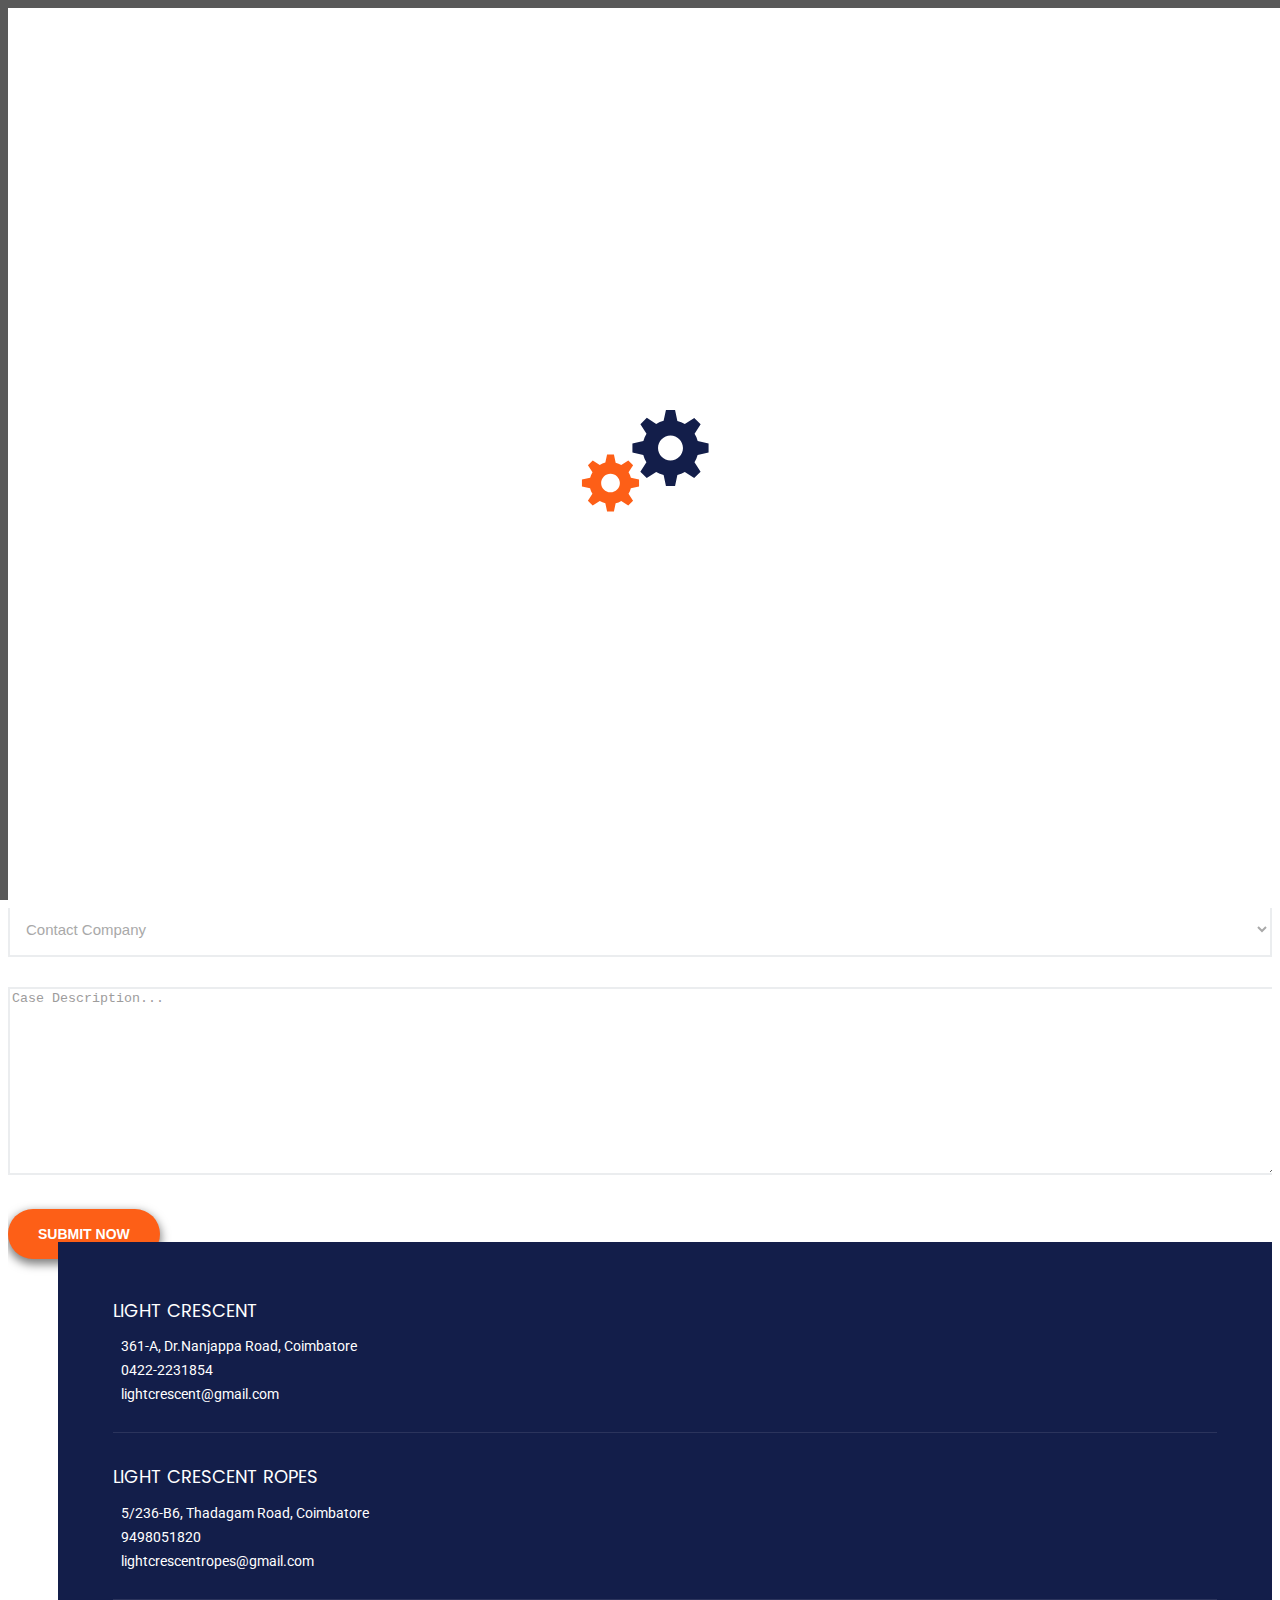
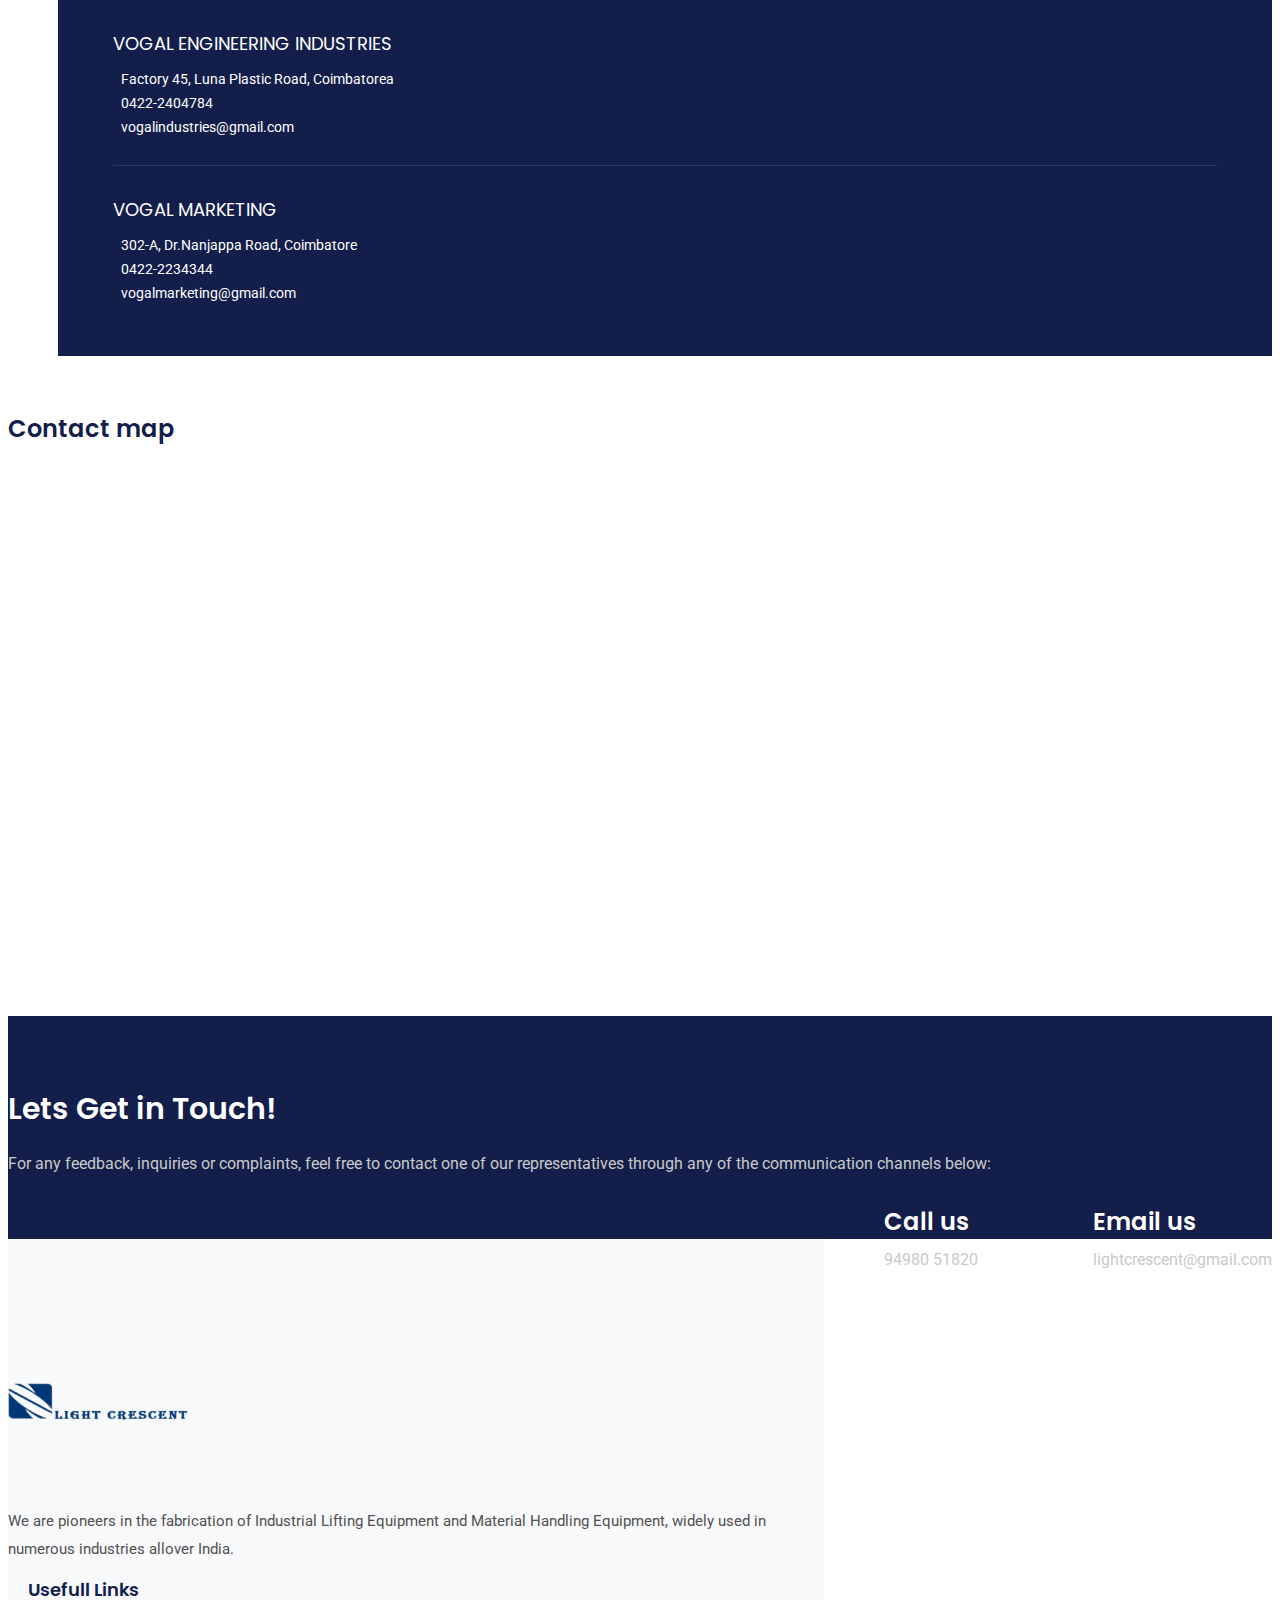
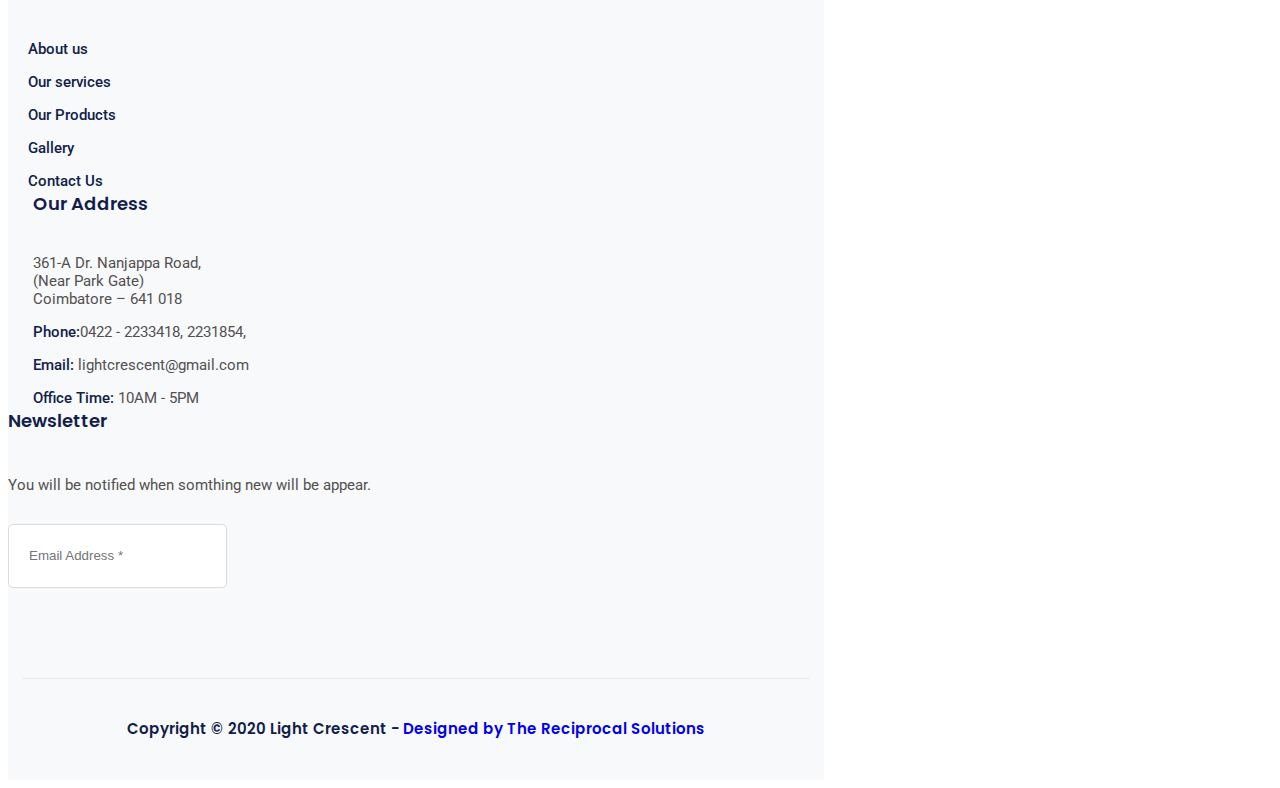
==== commit 0766a73a: "Merge pull request #1 from balaji-sivasakthi/master" ====
--- a/contact.html
+++ b/contact.html
@@ -185,7 +185,7 @@
                                 <h3>LIGHT CRESCENT</h3>
                                 <ul>
                                     <li><i class="ti-location-pin"></i> 361-A, Dr.Nanjappa Road, Coimbatore</li>
-                                    <li><i class="ti-mobile"></i> 0422 2233 418, 94980 51820</li>
+                                    <li><i class="ti-mobile"></i> 0422-2231854</li>
                                     <li><i class="ti-email"></i> lightcrescent@gmail.com</li>
                                 </ul>
                             </div>
@@ -193,7 +193,7 @@
                                 <h3>LIGHT CRESCENT ROPES</h3>
                                 <ul>
                                     <li><i class="ti-location-pin"></i> 5/236-B6, Thadagam Road, Coimbatore</li>
-                                    <li><i class="ti-mobile"></i> 94980 51820, 0422 2233418</li>
+                                    <li><i class="ti-mobile"></i> 9498051820</li>
                                     <li><i class="ti-email"></i> lightcrescentropes@gmail.com</li>
                                 </ul>
                             </div>
@@ -201,7 +201,7 @@
                                 <h3>VOGAL ENGINEERING INDUSTRIES</h3>
                                 <ul>
                                     <li><i class="ti-location-pin"></i> Factory 45, Luna Plastic Road, Coimbatorea</li>
-                                    <li><i class="ti-mobile"></i> 0422 2231854, 94980 51820</li>
+                                    <li><i class="ti-mobile"></i> 0422-2404784</li>
                                     <li><i class="ti-email"></i>  vogalindustries@gmail.com</li>
                                 </ul>
                             </div>
@@ -209,7 +209,7 @@
                                 <h3>VOGAL MARKETING</h3>
                                 <ul>
                                     <li><i class="ti-location-pin"></i> 302-A, Dr.Nanjappa Road, Coimbatore</li>
-                                    <li><i class="ti-mobile"></i> 0422 2234344, 94980 51820</li>
+                                    <li><i class="ti-mobile"></i> 0422-2234344</li>
                                     <li><i class="ti-email"></i> vogalmarketing@gmail.com</li>
                                 </ul>
                             </div>
